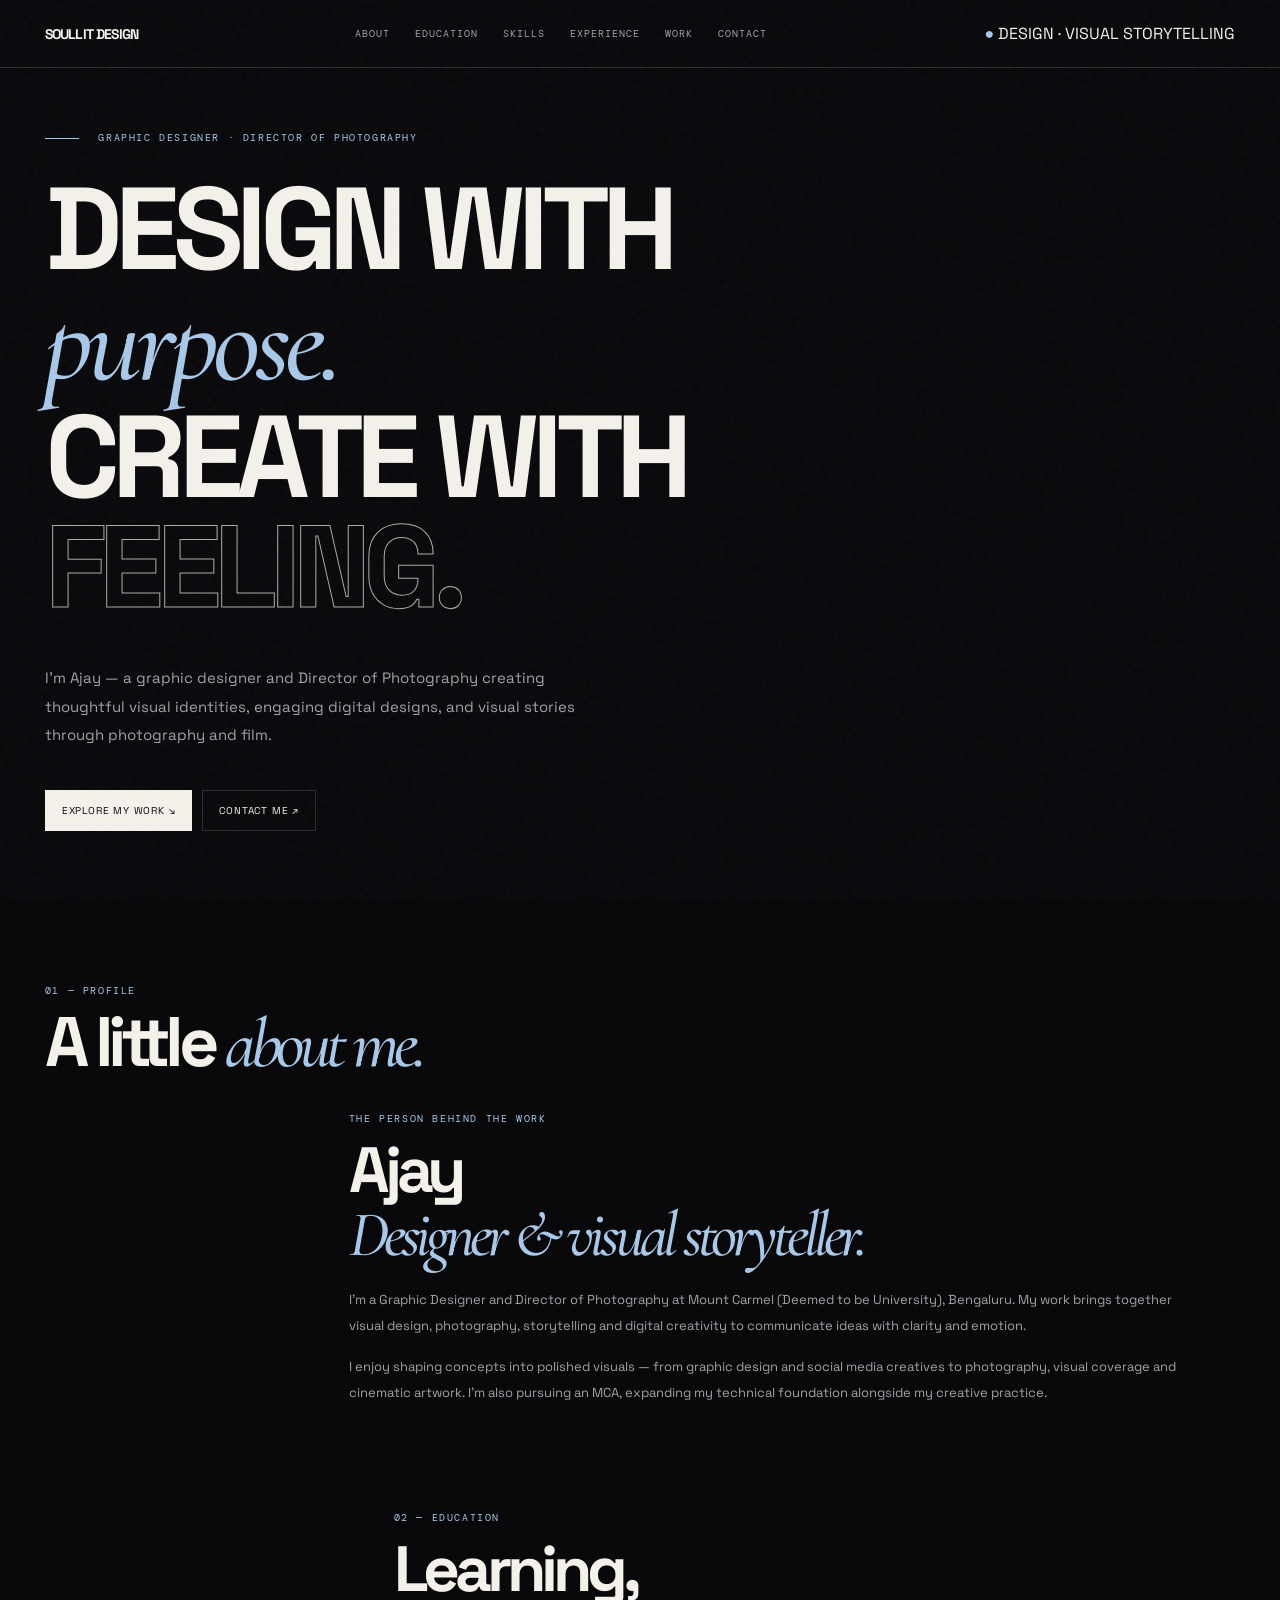
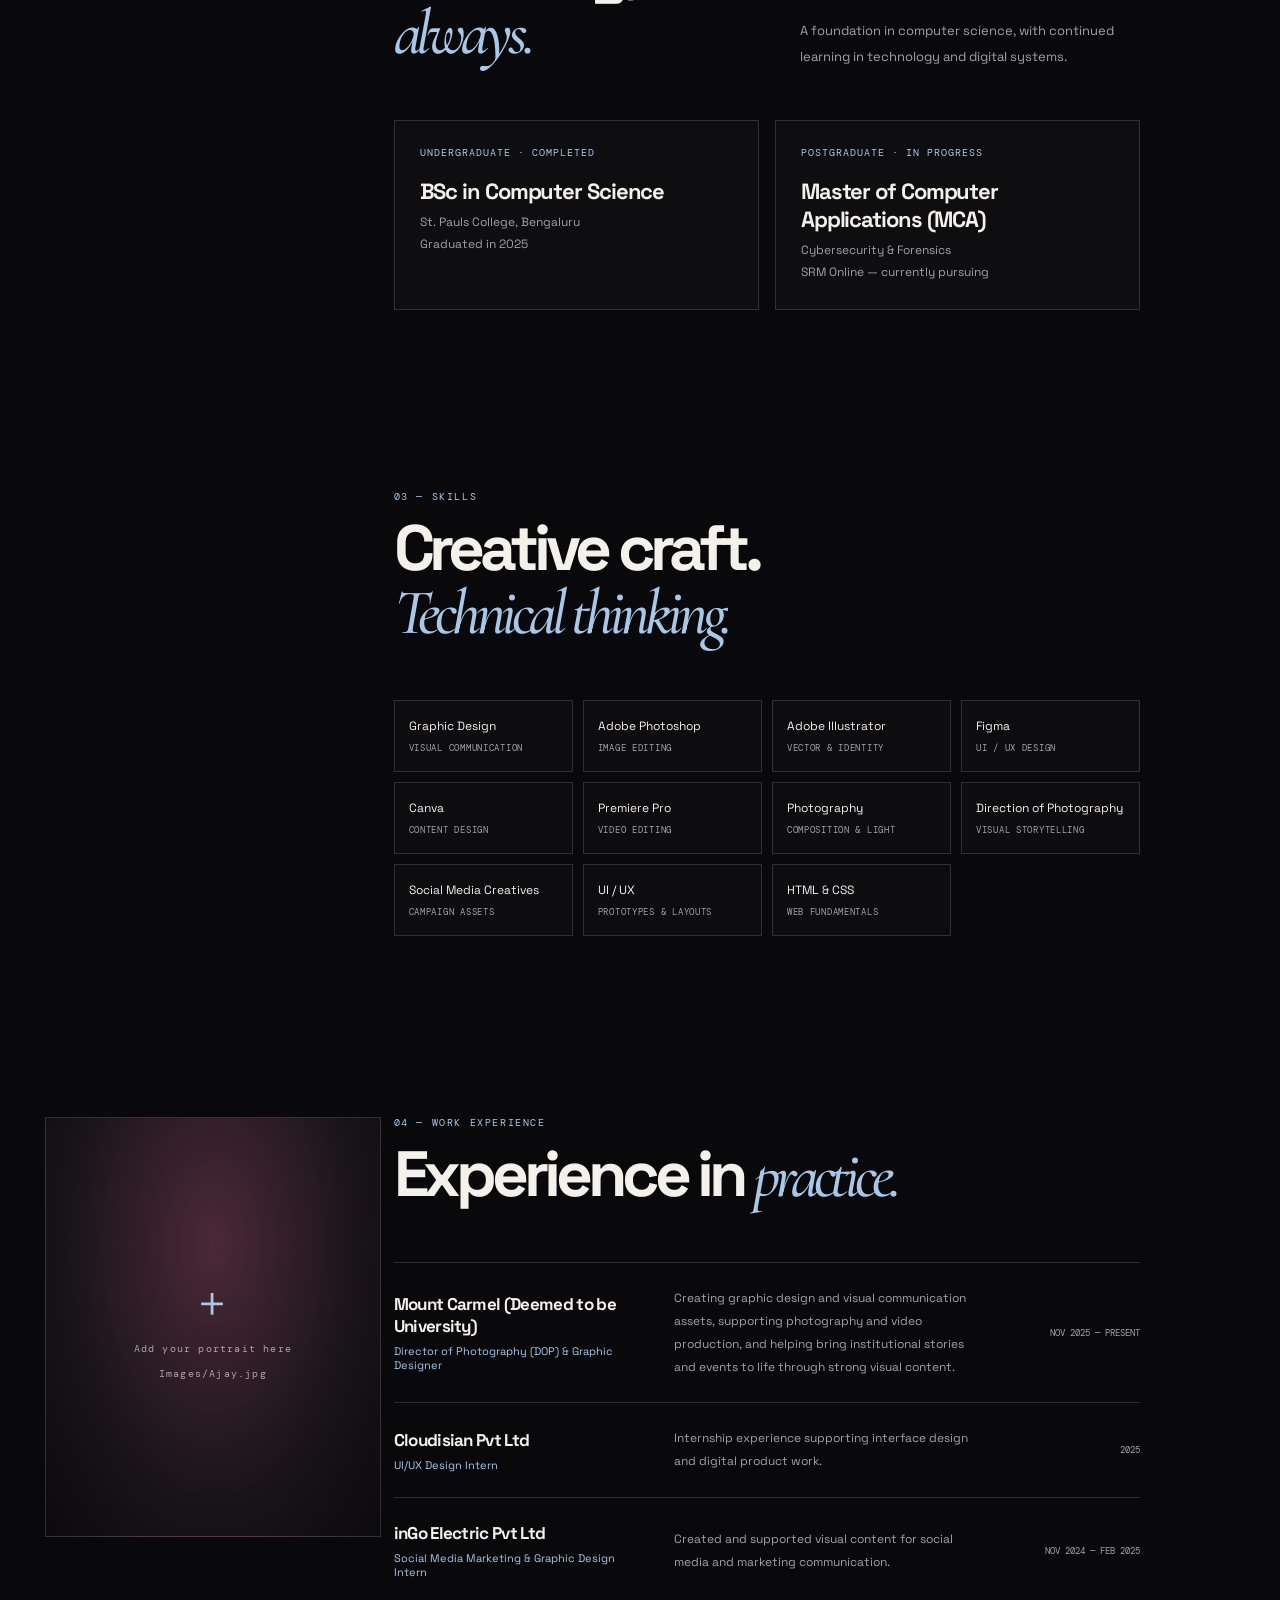
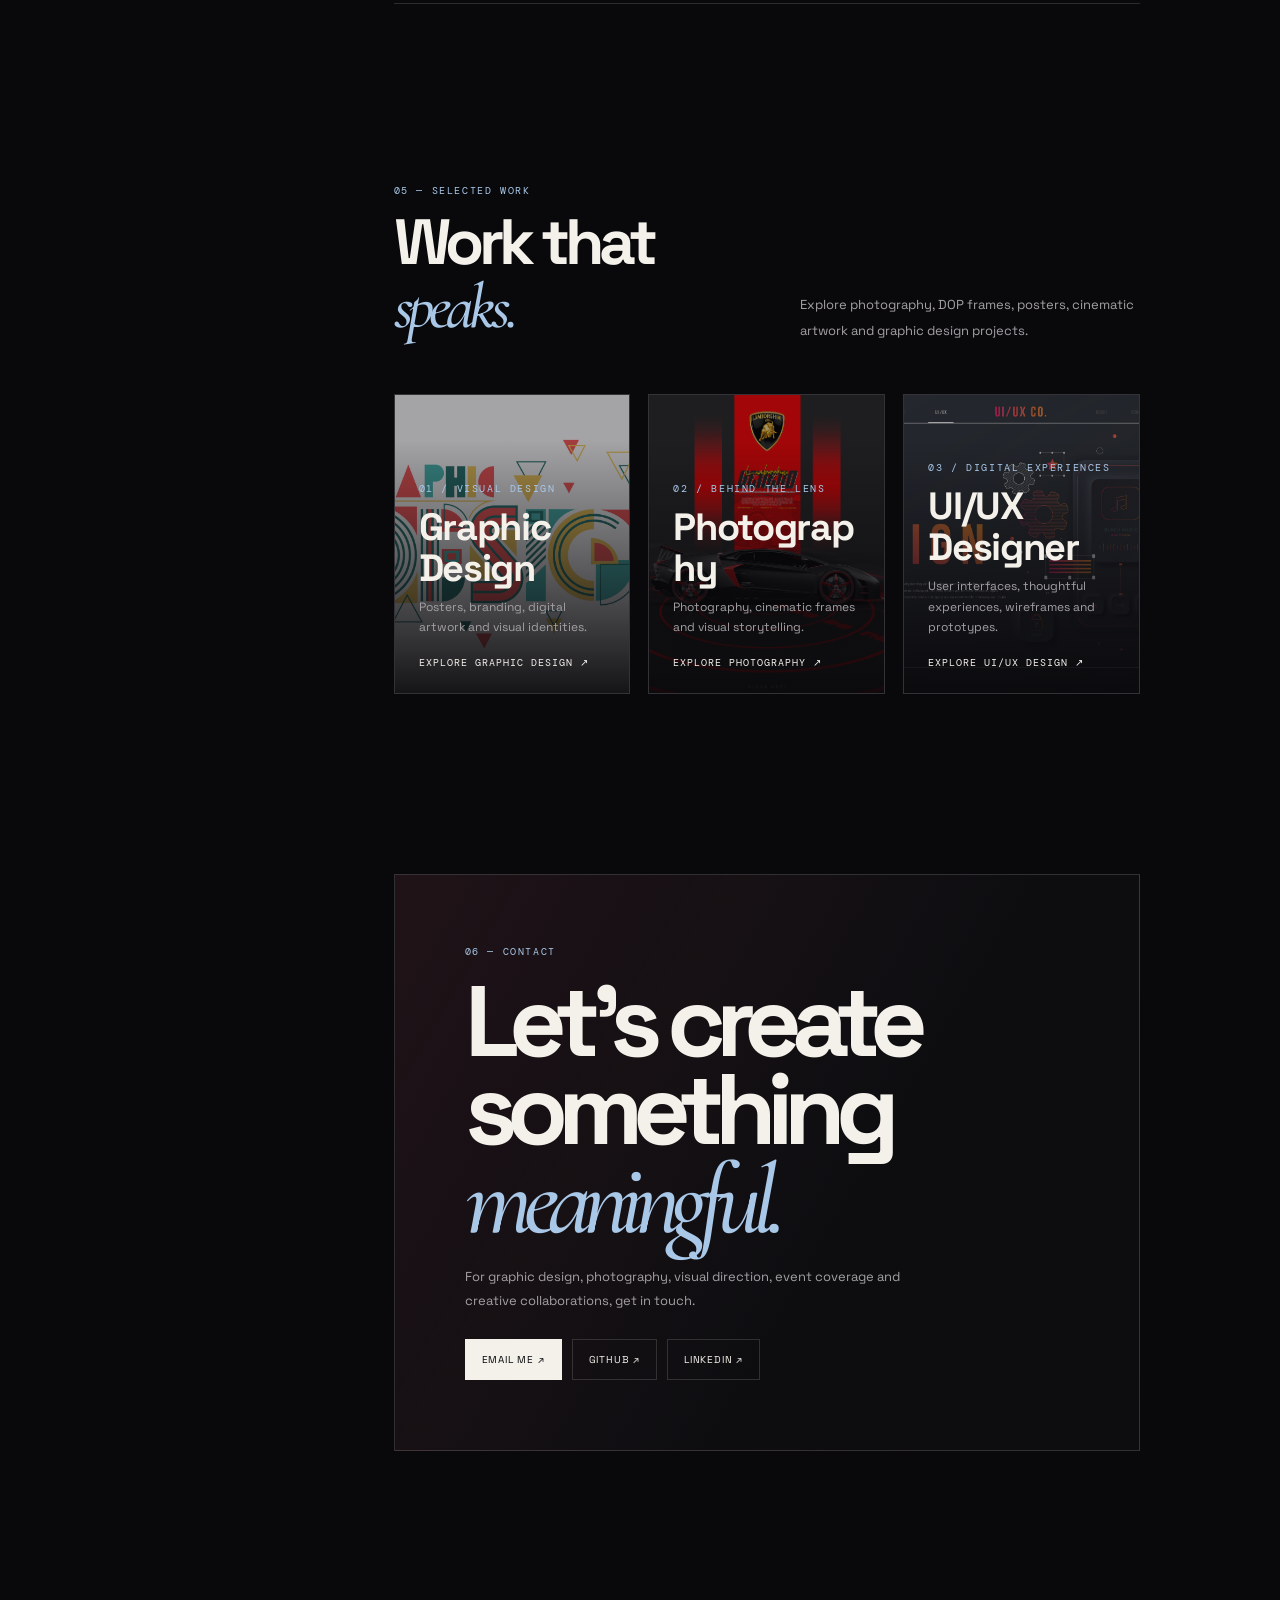
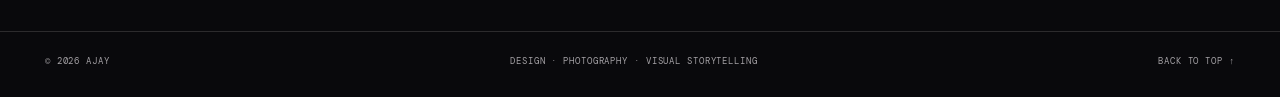
==== index.html @ 182bc58f "Change title and description in index.html Updated the title and description meta tags in index.html" ====
<!DOCTYPE html>
<html lang="en">

<head>
    <meta charset="UTF-8">
    <meta name="viewport" content="width=device-width, initial-scale=1">
    <meta name="theme-color" content="#09090c">

    <meta
        name="description"
        content="Ajay — Graphic Designer"
    >

    <title>Soullit Design</title>
    <link rel="stylesheet" href="styles.css">
    <style>
        :root { --ice: #a9c8e8; --wine: #722c3e; }
        .brand span, .eyebrow, .section-label, h1 i, .section-head h2 i,
        .profile-copy h2 i, .availability span { color: #a9c8e8 !important; }
        .eyebrow:before { background: #a9c8e8 !important; }
        .btn:hover { border-color: #a9c8e8 !important; }
        ::selection { background: #a9c8e8 !important; color: #fff; }
        .work-category-grid {
            display: grid;
            grid-template-columns: repeat(3, minmax(0, 1fr));
            gap: 18px;
            margin-top: 28px;
        }
        .work-category {
            position: relative;
            min-height: 300px;
            display: flex;
            flex-direction: column;
            justify-content: flex-end;
            overflow: hidden;
            isolation: isolate;
            padding: 24px;
            border: 1px solid var(--line);
            background: var(--panel);
            transition: transform .3s ease, border-color .3s ease;
        }
        .work-category:hover { transform: translateY(-6px); border-color: #a9c8e8; }
        .work-category img {
            position: absolute; inset: 0; z-index: -2;
            width: 100%; height: 100%; object-fit: cover;
            opacity: .62; transition: transform .5s ease, opacity .3s ease;
        }
        .work-category:hover img { transform: scale(1.05); opacity: .78; }
        .work-category:after {
            content: ""; position: absolute; inset: 0; z-index: -1;
            background: linear-gradient(180deg, transparent 15%, rgba(9,9,12,.92) 100%);
        }
        .work-category .category-number { font: 10px var(--mono); color: #a9c8e8; letter-spacing: .16em; }
        .work-category h3 { margin: 12px 0 8px; font-size: clamp(24px, 3vw, 38px); letter-spacing: -.06em; }
        .work-category p { margin: 0; color: var(--muted); font-size: 12px; line-height: 1.7; }
        .work-category .category-link { margin-top: 18px; font: 10px var(--mono); letter-spacing: .1em; text-transform: uppercase; }
        @media (max-width: 760px) {
            .work-category-grid { grid-template-columns: 1fr; }
            .work-category { min-height: 250px; }
        }
    
        /* Refined typography: clean geometric sans + elegant editorial italic. */
        @import url('https://fonts.googleapis.com/css2?family=DM+Mono:wght@400;500&family=Space+Grotesk:wght@400;500;600;700&family=Cormorant+Garamond:ital,wght@1,500;1,600&display=swap');
        :root { --sans: 'Space Grotesk', Arial, sans-serif; --serif: 'Cormorant Garamond', Georgia, serif; }
        h1 { font-size: clamp(48px, 9.1vw, 124px); line-height: .94; letter-spacing: -.065em; overflow-wrap: normal; }
        h1 i { letter-spacing: -.045em; line-height: 1.02; }
        .hero { padding-top: clamp(48px, 7vh, 90px); padding-bottom: clamp(48px, 7vh, 90px); }
        .work-category h3 { line-height: 1.08; letter-spacing: -.035em; overflow-wrap: anywhere; }
        @media (max-width: 600px) { h1 { font-size: clamp(42px, 12vw, 68px); line-height: .98; letter-spacing: -.055em; } }

    </style>
</head>

<body>

    <canvas id="scene" aria-hidden="true"></canvas>
    <div class="grain"></div>

    <!-- HEADER -->
    <header id="top">
        <div class="wrap topbar">

            <button class="menu-toggle" type="button" aria-label="Open navigation menu" aria-expanded="false" aria-controls="primary-navigation">
                <span></span><span></span><span></span>
            </button>

            <a class="brand" href="index.html">
                SOULLIT DESIGN<span></span>
            </a>

            <nav id="primary-navigation" aria-label="Primary navigation">
                <a href="#profile">About</a>
                <a href="#education">Education</a>
                <a href="#skills">Skills</a>
                <a href="#experience">Experience</a>
                <a href="#work">Work</a>
                <a href="#contact">Contact</a>
            </nav>

            <div class="availability">
                <span style="color: #9cd8ad;">●</span>
                DESIGN · VISUAL STORYTELLING
            </div>

        </div>
    </header>

    <main>

        <!-- HERO -->
        <section class="wrap hero">

            <div class="eyebrow">
                Graphic Designer · Director of Photography
            </div>

            <h1>
                DESIGN WITH<br>
                <i>purpose.</i><br>
                CREATE WITH<br>
                <span style="color: transparent; -webkit-text-stroke: 1px rgba(244,241,235,.7);">
                    FEELING.
                </span>
            </h1>

            <p class="hero-copy">
                I’m Ajay — a graphic designer and Director of
                Photography creating thoughtful visual identities,
                engaging digital designs, and visual stories through
                photography and film.
            </p>

            <div class="actions">
                <a class="btn primary" href="#work">
                    Explore my work ↘
                </a>

                <a class="btn" href="mailto:ajaykumarbv193@gmail.com">
                    Contact me ↗
                </a>
            </div>

        </section>

        <!-- PROFILE / ABOUT -->
        <section class="wrap section" id="profile">

            <div class="section-head reveal">
                <div>
                    <div class="section-label">01 — Profile</div>
                    <h2>A little <i>about me.</i></h2>
                </div>
            </div>

            <div class="profile-grid reveal">

                <!-- PROFILE IMAGE: Images/Ajay.jpg -->
                <div class="profile-photo">

                    <img
                        src="Images/Ajay.jpg"
                        alt="Ajay profile photo"
                        onload="this.nextElementSibling.style.display='none'"
                        onerror="this.style.display='none'"
                    >

                    <div class="photo-placeholder">
                        <span class="plus">＋</span>
                        <span>Add your portrait here</span>
                        <span>Images/Ajay.jpg</span>
                    </div>

                </div>

                <!-- ABOUT DETAILS -->
                <div class="profile-copy">

                    <div class="section-label">
                        The person behind the work
                    </div>

                    <h2>
                        Ajay<br>
                        <i>Designer & visual storyteller.</i>
                    </h2>

                    <p>
                        I’m a Graphic Designer and Director of Photography
                        at Mount Carmel (Deemed to be University),
                        Bengaluru. My work brings together visual design,
                        photography, storytelling and digital creativity
                        to communicate ideas with clarity and emotion.
                    </p>

                    <p>
                        I enjoy shaping concepts into polished visuals —
                        from graphic design and social media creatives
                        to photography, visual coverage and cinematic
                        artwork. I’m also pursuing an MCA, expanding my
                        technical foundation alongside my creative practice.
                    </p>
<!--
                    <div class="profile-facts">

                        <div class="fact">
                            <span>Based in</span>
                            <strong>Bengaluru, India</strong>
                        </div>

                        <div class="fact">
                            <span>Current role</span>
                            <strong>DOP & Graphic Designer</strong>
                        </div>

                        <div class="fact">
                            <span>Focus</span>
                            <strong>Design · Photography · Film</strong>
                        </div>

                        <div class="fact">
                            <span>Education</span>
                            <strong>BSc CS · MCA ongoing</strong>
                        </div>

                    </div>
                </div>

            </div>
        </section>

        <!-- EDUCATION -->
        <section class="wrap section" id="education">

            <div class="section-head reveal">

                <div>
                    <div class="section-label">02 — Education</div>
                    <h2>Learning, <i>always.</i></h2>
                </div>

                <p class="section-desc">
                    A foundation in computer science, with continued
                    learning in technology and digital systems.
                </p>

            </div>

            <div class="education-grid">

                <article class="edu-card reveal">
                    <div class="year">UNDERGRADUATE · COMPLETED</div>
                    <h3>BSc in Computer Science</h3>
                    <p>
                        St. Pauls College, Bengaluru<br>
                        Graduated in 2025
                    </p>
                </article>

                <article class="edu-card reveal">
                    <div class="year">POSTGRADUATE · IN PROGRESS</div>
                    <h3>Master of Computer Applications (MCA)</h3>
                    <p>
                        Cybersecurity & Forensics<br>
                        SRM Online — currently pursuing
                    </p>
                </article>

            </div>
        </section>

        <!-- SKILLS -->
        <section class="wrap section" id="skills">

            <div class="section-head reveal">
                <div>
                    <div class="section-label">03 — Skills</div>
                    <h2>
                        Creative craft.<br>
                        <i>Technical thinking.</i>
                    </h2>
                </div>
            </div>

            <div class="skills-grid reveal">

                <div class="skill">
                    Graphic Design
                    <small>Visual communication</small>
                </div>

                <div class="skill">
                    Adobe Photoshop
                    <small>Image editing</small>
                </div>

                <div class="skill">
                    Adobe Illustrator
                    <small>Vector & identity</small>
                </div>

                <div class="skill">
                    Figma
                    <small>UI / UX design</small>
                </div>

                <div class="skill">
                    Canva
                    <small>Content design</small>
                </div>

                <div class="skill">
                    Premiere Pro
                    <small>Video editing</small>
                </div>

                <div class="skill">
                    Photography
                    <small>Composition & light</small>
                </div>

                <div class="skill">
                    Direction of Photography
                    <small>Visual storytelling</small>
                </div>

                <div class="skill">
                    Social Media Creatives
                    <small>Campaign assets</small>
                </div>

                <div class="skill">
                    UI / UX
                    <small>Prototypes & layouts</small>
                </div>

                <div class="skill">
                    HTML & CSS
                    <small>Web fundamentals</small>
                </div>

            </div>
        </section>

        <!-- WORK EXPERIENCE -->
        <section class="wrap section" id="experience">

            <div class="section-head reveal">
                <div>
                    <div class="section-label">04 — Work experience</div>
                    <h2>Experience in <i>practice.</i></h2>
                </div>
            </div>

            <div class="timeline reveal">

                <article class="job">

                    <div>
                        <h3>Mount Carmel (Deemed to be University)</h3>
                        <div class="role">
                            Director of Photography (DOP) & Graphic Designer
                        </div>
                    </div>

                    <p>
                        Creating graphic design and visual communication
                        assets, supporting photography and video production,
                        and helping bring institutional stories and events
                        to life through strong visual content.
                    </p>

                    <div class="date">NOV 2025 — PRESENT</div>

                </article>

                <article class="job">

                    <div>
                        <h3>Cloudisian Pvt Ltd</h3>
                        <div class="role">UI/UX Design Intern</div>
                    </div>

                    <p>
                        Internship experience supporting interface design
                        and digital product work.
                    </p>

                    <div class="date">2025</div>

                </article>

                <article class="job">

                    <div>
                        <h3>inGo Electric Pvt Ltd</h3>
                        <div class="role">
                            Social Media Marketing & Graphic Design Intern
                        </div>
                    </div>

                    <p>
                        Created and supported visual content for social
                        media and marketing communication.
                    </p>

                    <div class="date">NOV 2024 — FEB 2025</div>

                </article>

            </div>
        </section>

        <!-- SELECTED WORK / IMAGE GALLERIES -->
        <section class="wrap section" id="work">

            <div class="section-head reveal">

                <div>
                    <div class="section-label">05 — Selected work</div>
                    <h2>Work that <i>speaks.</i></h2>
                </div>

                <p class="section-desc">
                    Explore photography, DOP frames, posters, cinematic
                    artwork and graphic design projects.
                </p>

            </div>

            <!-- THREE PORTFOLIO CATEGORIES -->
            <div class="work-category-grid">

                <a class="work-category reveal" href="design.html">
                    <img src="Images/Graphic design.jpg" alt="Graphic design portfolio preview">
                    <span class="category-number">01 / VISUAL DESIGN</span>
                    <h3>Graphic Design</h3>
                    <p>Posters, branding, digital artwork and visual identities.</p>
                    <span class="category-link">Explore graphic design ↗</span>
                </a>

                <a class="work-category reveal" href="photography.html">
                    <img src="Images/Lambo.jpg" alt="Photography portfolio preview">
                    <span class="category-number">02 / BEHIND THE LENS</span>
                    <h3>Photography</h3>
                    <p>Photography, cinematic frames and visual storytelling.</p>
                    <span class="category-link">Explore photography ↗</span>
                </a>

                <a class="work-category reveal" href="ui-ux.html">
                    <img src="Images/Ui ux design.jpg" alt="UI and UX design portfolio preview">
                    <span class="category-number">03 / DIGITAL EXPERIENCES</span>
                    <h3>UI/UX Designer</h3>
                    <p>User interfaces, thoughtful experiences, wireframes and prototypes.</p>
                    <span class="category-link">Explore UI/UX design ↗</span>
                </a>

            </div>

        </section>

        <!-- CONTACT -->
        <section class="wrap section" id="contact">

            <div class="contact-panel reveal">

                <div class="section-label">06 — Contact</div>

                <h2>
                    Let’s create<br>
                    something <i>meaningful.</i>
                </h2>

                <p>
                    For graphic design, photography, visual direction,
                    event coverage and creative collaborations,
                    get in touch.
                </p>

                <div class="actions">

                    <a
                        class="btn primary"
                        href="mailto:ajaykumarbv193@gmail.com"
                    >
                        Email me ↗
                    </a>

                    <a
                        class="btn"
                        href="https://github.com/Ajaykumarbv193"
                        target="_blank"
                        rel="noreferrer"
                    >
                        GitHub ↗
                    </a>

                    <a
                        class="btn"
                        href="https://www.linkedin.com/"
                        target="_blank"
                        rel="noreferrer"
                    >
                        LinkedIn ↗
                    </a>

                </div>
            </div>
        </section>

    </main>

    <!-- FOOTER -->
    <footer class="wrap">

        <span>
            © <span data-year></span> Ajay
        </span>

        <span>
            Design · Photography · Visual storytelling
        </span>

        <a href="#top">Back to top ↑</a>

    </footer>

    <!-- JAVASCRIPT -->
    <script src="script.js"></script>
    <script type="module" src="scene.js"></script>

</body>
</html>
---- styles.css ----
@import url('https://fonts.googleapis.com/css2?family=DM+Mono:wght@400;500&family=Space+Grotesk:wght@400;500;600;700&family=Cormorant+Garamond:ital,wght@1,500;1,600&display=swap');
:root{--bg:#09090c;--panel:#111116;--text:#f4f1eb;--muted:#a4a1a5;--line:rgba(244,241,235,.15);--wine:#722c3e;--ice:#a9c8e8;--sans:"Space Grotesk",Arial,sans-serif;--serif:"Cormorant Garamond",Georgia,serif;--mono:"DM Mono",monospace}
*{box-sizing:border-box}html{scroll-behavior:smooth}body{margin:0;background:var(--bg);color:var(--text);font-family:var(--sans);overflow-x:hidden}a{color:inherit;text-decoration:none}img{max-width:100%;display:block}::selection{background:var(--wine);color:#fff}
#scene{position:fixed;inset:0;width:100%;height:100%;z-index:0;pointer-events:none;opacity:.48}.grain{position:fixed;inset:0;z-index:5;pointer-events:none;opacity:.045;background-image:url("data:image/svg+xml,%3Csvg viewBox='0 0 180 180' xmlns='http://www.w3.org/2000/svg'%3E%3Cfilter id='n'%3E%3CfeTurbulence type='fractalNoise' baseFrequency='.82' numOctaves='3' stitchTiles='stitch'/%3E%3C/filter%3E%3Crect width='100%25' height='100%25' filter='url(%23n)' opacity='.7'/%3E%3C/svg%3E")}
header,main,footer{position:relative;z-index:2}.wrap{width:min(1800px,100%);margin-inline:auto;padding-inline:clamp(22px,3.5vw,56px)}.topbar{display:flex;align-items:center;justify-content:space-between;padding-block:23px;border-bottom:1px solid var(--line)}.brand{font-size:14px;font-weight:800;letter-spacing:-.06em}.brand span{color:var(--ice)}nav{display:flex;gap:25px;align-items:center}nav a,.micro{font:10px var(--mono);letter-spacing:.1em;text-transform:uppercase;color:var(--muted)}nav a:hover,nav a.active{color:var(--text)}.menu-toggle{display:none}
.hero{min-height:76vh;display:flex;flex-direction:column;justify-content:center;padding-top:8vh;padding-bottom:8vh}.eyebrow,.section-label{font:10px var(--mono);letter-spacing:.16em;text-transform:uppercase;color:var(--ice)}.eyebrow:before{content:"";display:inline-block;width:34px;height:1px;background:var(--ice);vertical-align:middle;margin-right:12px}h1{font-size:clamp(48px,9.1vw,124px);line-height:.94;letter-spacing:-.065em;margin:30px 0 28px;font-weight:800}h1 i{font-family:var(--serif);font-weight:500;color:var(--ice);letter-spacing:-.045em;line-height:1.02}.hero-copy{max-width:540px;color:var(--muted);font-size:15px;line-height:1.9}.actions{display:flex;gap:10px;flex-wrap:wrap;margin-top:25px}.btn{display:inline-flex;align-items:center;gap:12px;padding:13px 16px;border:1px solid var(--line);font-size:10px;letter-spacing:.08em;text-transform:uppercase;transition:.25s}.btn:hover{border-color:var(--ice);transform:translateY(-2px)}.btn.primary{background:var(--text);color:var(--bg);border-color:var(--text)}
section.section{padding-block:90px}.section-head{display:flex;align-items:flex-end;justify-content:space-between;gap:25px;margin-bottom:35px}.section-head h2{font-size:clamp(35px,5.6vw,70px);letter-spacing:-.08em;line-height:.95;margin:12px 0 0}.section-head h2 i{font-family:var(--serif);font-weight:500;color:var(--ice)}.section-desc{max-width:340px;font-size:12px;line-height:1.9;color:var(--muted)}
.profile-grid{display:grid;grid-template-columns:minmax(240px,.82fr) 1.18fr;gap:clamp(28px,5vw,70px);align-items:center}.profile-photo{position:relative;min-height:420px;max-height:560px;aspect-ratio:4/5;overflow:hidden;background:radial-gradient(ellipse at 50% 30%,#4b2936,#171319 65%,#0b0a0e);border:1px solid var(--line)}.profile-photo img{width:100%;height:100%;position:absolute;inset:0;object-fit:cover}.photo-placeholder{position:absolute;inset:0;display:flex;flex-direction:column;align-items:center;justify-content:center;gap:12px;color:rgba(255,255,255,.6);font:10px var(--mono);letter-spacing:.12em;text-align:center;padding:25px}.photo-placeholder .plus{font-size:42px;color:var(--ice);font-weight:200}.profile-copy h2{font-size:clamp(35px,5vw,65px);line-height:.98;letter-spacing:-.08em;margin:14px 0 20px}.profile-copy h2 i{font-family:var(--serif);font-weight:500;color:var(--ice)}.profile-copy p{font-size:13px;line-height:2;color:var(--muted);margin:0 0 15px}.profile-facts{display:grid;grid-template-columns:1fr 1fr;gap:12px;margin-top:25px}.fact{border-top:1px solid var(--line);padding-top:12px}.fact span{display:block;font:9px var(--mono);color:var(--muted);letter-spacing:.1em;text-transform:uppercase;margin-bottom:6px}.fact strong{font-size:12px;font-weight:600}
.education-grid{display:grid;grid-template-columns:1fr 1fr;gap:16px}.edu-card{border:1px solid var(--line);background:rgba(255,255,255,.025);padding:25px;min-height:190px}.edu-card .year{font:10px var(--mono);color:var(--ice);letter-spacing:.1em}.edu-card h3{font-size:22px;letter-spacing:-.05em;margin:18px 0 7px}.edu-card p{color:var(--muted);font-size:12px;line-height:1.8;margin:0}
.skills-grid{display:grid;grid-template-columns:repeat(4,1fr);gap:10px}.skill{border:1px solid var(--line);padding:17px 14px;background:rgba(255,255,255,.02);font-size:12px;transition:.25s}.skill:hover{border-color:var(--ice);transform:translateY(-3px)}.skill small{display:block;color:var(--muted);font:9px var(--mono);margin-top:8px;text-transform:uppercase;letter-spacing:.08em}
.timeline{border-top:1px solid var(--line)}.job{display:grid;grid-template-columns:1fr 1.6fr auto;gap:25px;padding:24px 0;border-bottom:1px solid var(--line);align-items:start}.job h3{margin:0;font-size:17px;letter-spacing:-.04em}.job .role{color:var(--ice);font-size:11px;margin-top:7px}.job p{margin:0;color:var(--muted);font-size:12px;line-height:1.9}.job .date{font:9px var(--mono);color:var(--muted);white-space:nowrap}
.preview-grid{display:grid;grid-template-columns:repeat(3,minmax(0,1fr));gap:15px}.preview-card{position:relative;overflow:hidden;min-height:300px;border:1px solid var(--line);background:#171319;isolation:isolate}.preview-card img{position:absolute;inset:0;width:100%;height:100%;object-fit:cover;transition:transform .6s,filter .3s}.preview-card:hover img{transform:scale(1.04);filter:brightness(.72)}.preview-card:after{content:"";position:absolute;inset:0;background:linear-gradient(0deg,rgba(0,0,0,.8),transparent 65%);z-index:1;pointer-events:none}.preview-card .empty-art{position:absolute;inset:0;display:grid;place-items:center;background:radial-gradient(ellipse at 40% 25%,#653440,#151219 65%);color:rgba(255,255,255,.5);font:10px var(--mono);letter-spacing:.13em;text-align:center;padding:20px}.preview-card:nth-child(2) .empty-art{background:radial-gradient(ellipse at 60% 30%,#3b5365,#101419 65%)}.preview-card:nth-child(3) .empty-art{background:radial-gradient(ellipse at 60% 30%,#776044,#191514 65%)}.preview-info{position:absolute;z-index:2;left:18px;right:18px;bottom:18px}.preview-info span{font:9px var(--mono);letter-spacing:.1em;text-transform:uppercase;color:var(--ice)}.preview-info h3{font-size:22px;letter-spacing:-.05em;margin:8px 0}.preview-info p{font-size:11px;line-height:1.7;color:#d0cbd0;margin:0}.view-all{display:flex;justify-content:flex-end;margin-top:18px}
.contact-panel{border:1px solid var(--line);padding:clamp(28px,6vw,70px);background:linear-gradient(120deg,rgba(112,44,58,.19),transparent 60%),rgba(255,255,255,.02)}.contact-panel h2{font-size:clamp(45px,8vw,100px);line-height:.88;letter-spacing:-.1em;margin:20px 0}.contact-panel h2 i{font-family:var(--serif);font-weight:500;color:var(--ice)}.contact-panel p{max-width:450px;color:var(--muted);font-size:13px;line-height:1.9}
.page-hero{padding-block:80px 45px}.page-hero h1{font-size:clamp(50px,9vw,110px)}.gallery-tools{display:flex;justify-content:space-between;gap:20px;align-items:center;margin-bottom:24px}.filterbar{display:flex;flex-wrap:wrap;gap:7px}.filter{border:1px solid var(--line);background:transparent;color:var(--muted);padding:10px 12px;font:9px var(--mono);text-transform:uppercase;cursor:pointer}.filter.active,.filter:hover{background:var(--text);color:var(--bg);border-color:var(--text)}.gallery{display:grid;grid-template-columns:repeat(3,minmax(0,1fr));gap:18px}.gallery-item{border:1px solid var(--line);background:var(--panel);cursor:pointer;min-width:0}.gallery-image{height:clamp(220px,30vw,390px);background:#171319;position:relative;overflow:hidden}.gallery-image img{width:100%;height:100%;object-fit:cover;transition:transform .45s}.gallery-item:hover img{transform:scale(1.04)}.gallery-image .placeholder{position:absolute;inset:0;display:grid;place-items:center;text-align:center;padding:20px;color:var(--muted);font:10px var(--mono);background:radial-gradient(ellipse at 50% 25%,#60313b,#151219 70%)}.gallery-caption{padding:15px}.gallery-caption span{font:9px var(--mono);color:var(--ice);text-transform:uppercase;letter-spacing:.1em}.gallery-caption h3{font-size:16px;margin:8px 0 4px;letter-spacing:-.04em}.gallery-caption p{font-size:11px;line-height:1.7;color:var(--muted);margin:0}
.lightbox{position:fixed;inset:0;z-index:20;background:rgba(3,3,5,.96);display:none;align-items:center;justify-content:center;padding:5vw}.lightbox.open{display:flex}.lightbox img{max-width:90vw;max-height:82vh;object-fit:contain}.lightbox button{position:absolute;top:20px;right:20px;padding:12px 16px;background:#111;color:#fff;border:1px solid var(--line);font:10px var(--mono);cursor:pointer}.lightbox .caption{position:absolute;bottom:18px;text-align:center;font:10px var(--mono);color:#ddd}
footer{padding-block:23px 30px;border-top:1px solid var(--line);display:flex;justify-content:space-between;gap:20px;color:var(--muted);font:9px var(--mono);letter-spacing:.1em;text-transform:uppercase}
.reveal{opacity:0;transform:translateY(18px);transition:opacity .7s,transform .7s}.reveal.in{opacity:1;transform:none}
@media(max-width:800px){.availability{display:none}.profile-grid{grid-template-columns:.8fr 1.2fr;gap:25px}.profile-photo{min-height:350px}.skills-grid{grid-template-columns:repeat(3,1fr)}.preview-grid{grid-template-columns:repeat(2,1fr)}.gallery{grid-template-columns:repeat(2,1fr)}.job{grid-template-columns:1fr 1.5fr;gap:15px}.job .date{grid-column:1/-1;grid-row:1}}
@media(max-width:600px){.topbar{flex-wrap:wrap;gap:16px}nav{width:100%;justify-content:space-between;gap:10px}nav a{font-size:9px}.hero{min-height:65vh}.profile-grid,.education-grid,.about-grid{grid-template-columns:1fr}.profile-photo{aspect-ratio:4/3;min-height:0;max-height:none}.profile-facts{grid-template-columns:1fr 1fr}.skills-grid{grid-template-columns:repeat(2,1fr)}.preview-grid,.gallery{grid-template-columns:1fr}.preview-card{min-height:340px}.gallery-image{height:360px}section.section{padding-block:65px}.section-head{display:block}.section-desc{margin-top:18px}.job{grid-template-columns:1fr;gap:9px}.job .date{grid-column:auto;grid-row:auto}footer{flex-direction:column}.page-hero{padding-block:60px 30px}}
@media(prefers-reduced-motion:reduce){*,*:before,*:after{scroll-behavior:auto!important;animation:none!important;transition:none!important}.reveal{opacity:1;transform:none}}

/* Readable responsive type and blue accent consistency */
@media(max-width:600px){h1{font-size:clamp(42px,12vw,68px);line-height:.98;letter-spacing:-.055em}.page-hero h1{font-size:clamp(42px,11vw,70px)}}

/* Final alignment and motion polish */
.timeline .job {
  grid-template-columns: minmax(250px, 1.05fr) minmax(300px, 1.65fr) minmax(135px, auto);
  align-items: center;
  column-gap: clamp(18px, 2.4vw, 38px);
}
.timeline .job > div:first-child,
.timeline .job > p { min-width: 0; }
.timeline .job p { max-width: 720px; }
.timeline .job .date { justify-self: end; text-align: right; }
.hero h1 { max-width: 780px; text-wrap: balance; }
#scene { opacity: .56; }
@media (max-width: 800px) {
  .timeline .job { grid-template-columns: minmax(0, 1fr) minmax(0, 1.3fr); align-items: start; }
  .timeline .job .date { grid-column: 1 / -1; grid-row: 1; justify-self: start; text-align: left; }
}
@media (max-width: 600px) {
  .timeline .job { grid-template-columns: 1fr; row-gap: 9px; }
  .timeline .job .date { grid-column: auto; grid-row: auto; }
  .hero h1 { max-width: 100%; }
}


/* Mobile navigation drawer and centered hero artwork */
.menu-toggle {
  appearance: none;
  border: 1px solid var(--line);
  background: rgba(9,9,12,.86);
  color: var(--text);
  width: 42px;
  height: 42px;
  padding: 11px 10px;
  display: none;
  flex-direction: column;
  justify-content: center;
  gap: 5px;
  cursor: pointer;
  border-radius: 2px;
  flex: 0 0 auto;
  z-index: 12;
}
.menu-toggle span {
  display: block;
  width: 20px;
  height: 1.5px;
  background: var(--ice);
  transition: transform .22s ease, opacity .22s ease;
}
.menu-toggle[aria-expanded="true"] span:first-child { transform: translateY(6.5px) rotate(45deg); }
.menu-toggle[aria-expanded="true"] span:nth-child(2) { opacity: 0; }
.menu-toggle[aria-expanded="true"] span:last-child { transform: translateY(-6.5px) rotate(-45deg); }
@media (max-width: 600px) {
  .topbar { position: relative; flex-wrap: nowrap; justify-content: flex-start; gap: 14px; padding-block: 14px; }
  .menu-toggle { display: flex; }
  .brand { margin-right: auto; }
  .topbar nav {
    display: none;
    position: absolute;
    left: 0;
    right: 0;
    top: calc(100% + 1px);
    width: auto;
    padding: 12px 18px 18px;
    background: rgba(9,9,12,.97);
    border: 1px solid var(--line);
    border-top: 0;
    flex-direction: column;
    align-items: stretch;
    justify-content: flex-start;
    gap: 0;
    z-index: 20;
    box-shadow: 0 18px 35px rgba(0,0,0,.35);
    backdrop-filter: blur(14px);
  }
  .topbar nav.open { display: flex; }
  .topbar nav a { display: block; padding: 14px 4px; font-size: 11px; border-bottom: 1px solid var(--line); }
  .topbar nav a:last-child { border-bottom: 0; }
  .hero { position: relative; }
  #scene { opacity: .30; }
}


/* Final mobile menu: full-screen dark editorial drawer, styled to match the icy-blue portfolio. */
@media (max-width: 600px) {
  .topbar { z-index: 30; }
  .menu-toggle { position: relative; z-index: 32; }
  .menu-toggle[aria-expanded="true"] {
    position: fixed;
    top: 17px;
    right: 18px;
    left: auto;
    background: rgba(9,9,12,.92);
    border-color: rgba(169,200,232,.45);
  }
  .topbar nav,
  .topbar nav.open {
    position: fixed;
    inset: 0;
    width: 100%;
    height: 100vh;
    height: 100dvh;
    padding: 88px 28px 36px;
    margin: 0;
    display: none;
    flex-direction: column;
    align-items: stretch;
    justify-content: flex-start;
    gap: 0;
    overflow-y: auto;
    background: rgba(9,9,12,.985);
    border: 0;
    border-right: 1px solid rgba(169,200,232,.22);
    box-shadow: 18px 0 60px rgba(0,0,0,.45);
    backdrop-filter: blur(18px);
    z-index: 31;
  }
  .topbar nav.open { display: flex; }
  .topbar nav::before {
    content: "AJAY®  /  NAVIGATION";
    display: block;
    margin: 0 0 24px;
    padding: 0 0 18px;
    border-bottom: 1px solid var(--line);
    color: var(--ice);
    font: 10px var(--mono);
    letter-spacing: .18em;
  }
  .topbar nav a,
  .topbar nav a:last-child {
    display: flex;
    align-items: center;
    min-height: 58px;
    padding: 16px 0;
    border-bottom: 1px solid var(--line);
    color: var(--text);
    font: 500 19px var(--sans);
    letter-spacing: -.035em;
    text-transform: none;
    transition: color .2s ease, padding-left .2s ease;
  }
  .topbar nav a::after {
    content: "↗";
    margin-left: auto;
    color: var(--ice);
    font: 12px var(--mono);
    opacity: .8;
  }
  .topbar nav a:hover,
  .topbar nav a:focus-visible { color: var(--ice); padding-left: 6px; }
  body.mobile-menu-open { overflow: hidden; }
  body.mobile-menu-open .brand { position: relative; z-index: 32; }
  .hero { isolation: isolate; }
}

@media (prefers-reduced-motion: reduce) {
  .topbar nav a { transition: none; }
}


/* Final refinements: keep the mobile navigation above all page content with an opaque background. */
@media (max-width: 600px) {
  body.mobile-menu-open header#top {
    position: relative;
    z-index: 100;
  }
  body.mobile-menu-open .topbar nav,
  body.mobile-menu-open .topbar nav.open {
    background: #09090c;
    opacity: 1;
    isolation: isolate;
    backdrop-filter: none;
    -webkit-backdrop-filter: none;
  }
  body.mobile-menu-open main,
  body.mobile-menu-open footer {
    z-index: 1;
  }
}

/* Desktop only: shift the 3D object into the open right-hand space, away from the headline. */
@media (min-width: 1050px) {
  #scene { opacity: .56; }
}
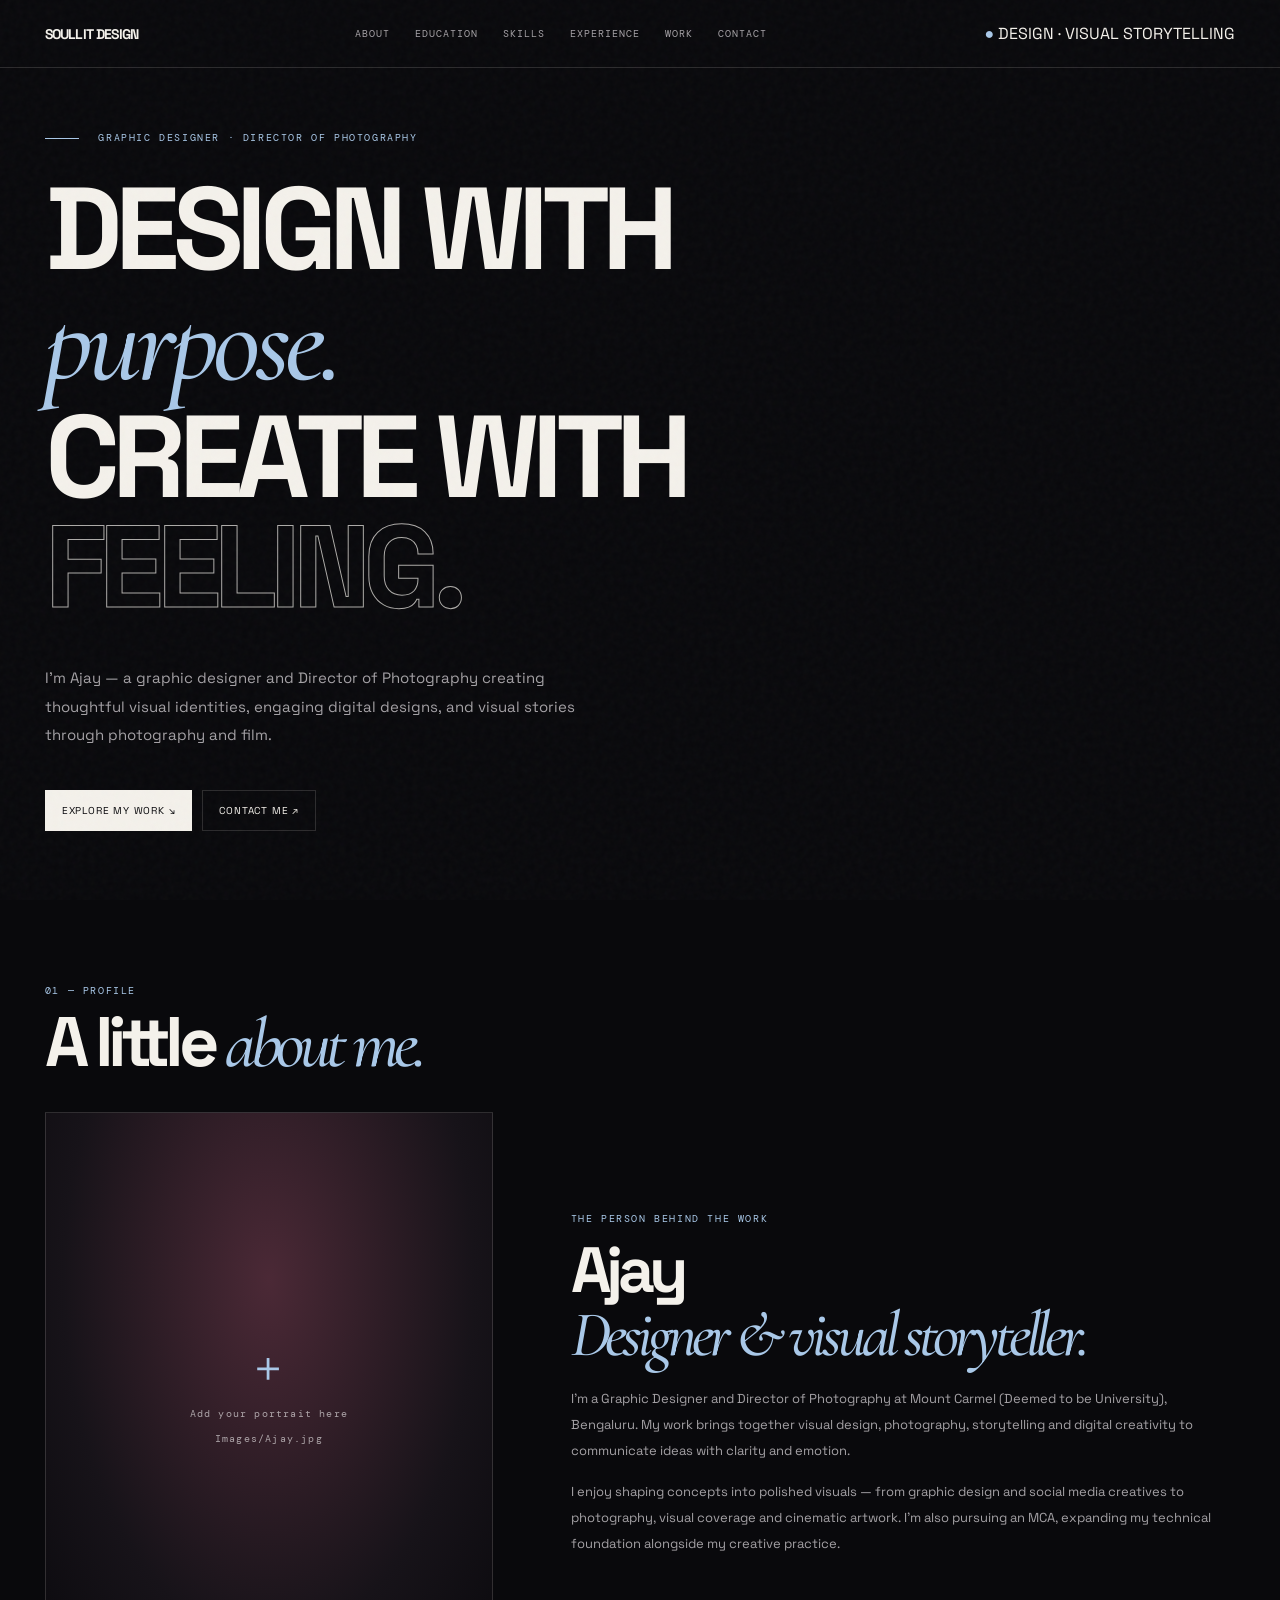
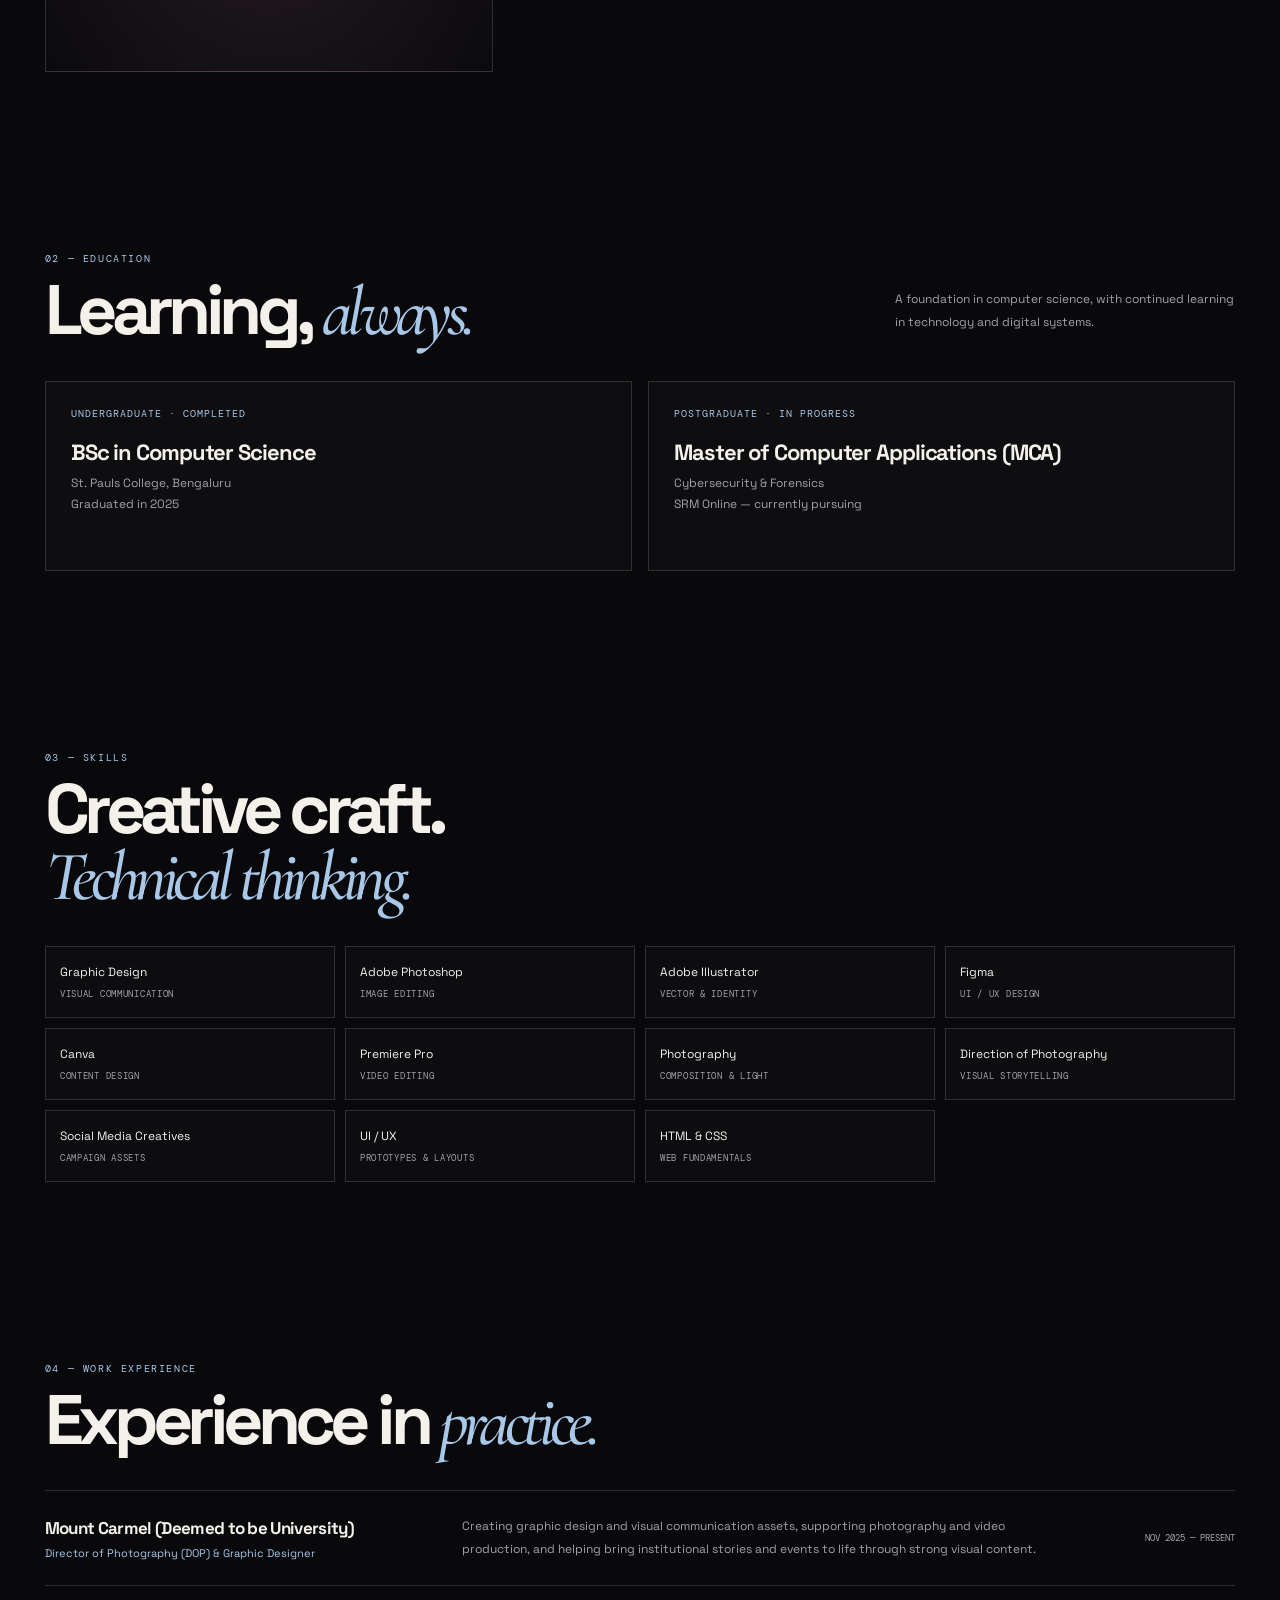
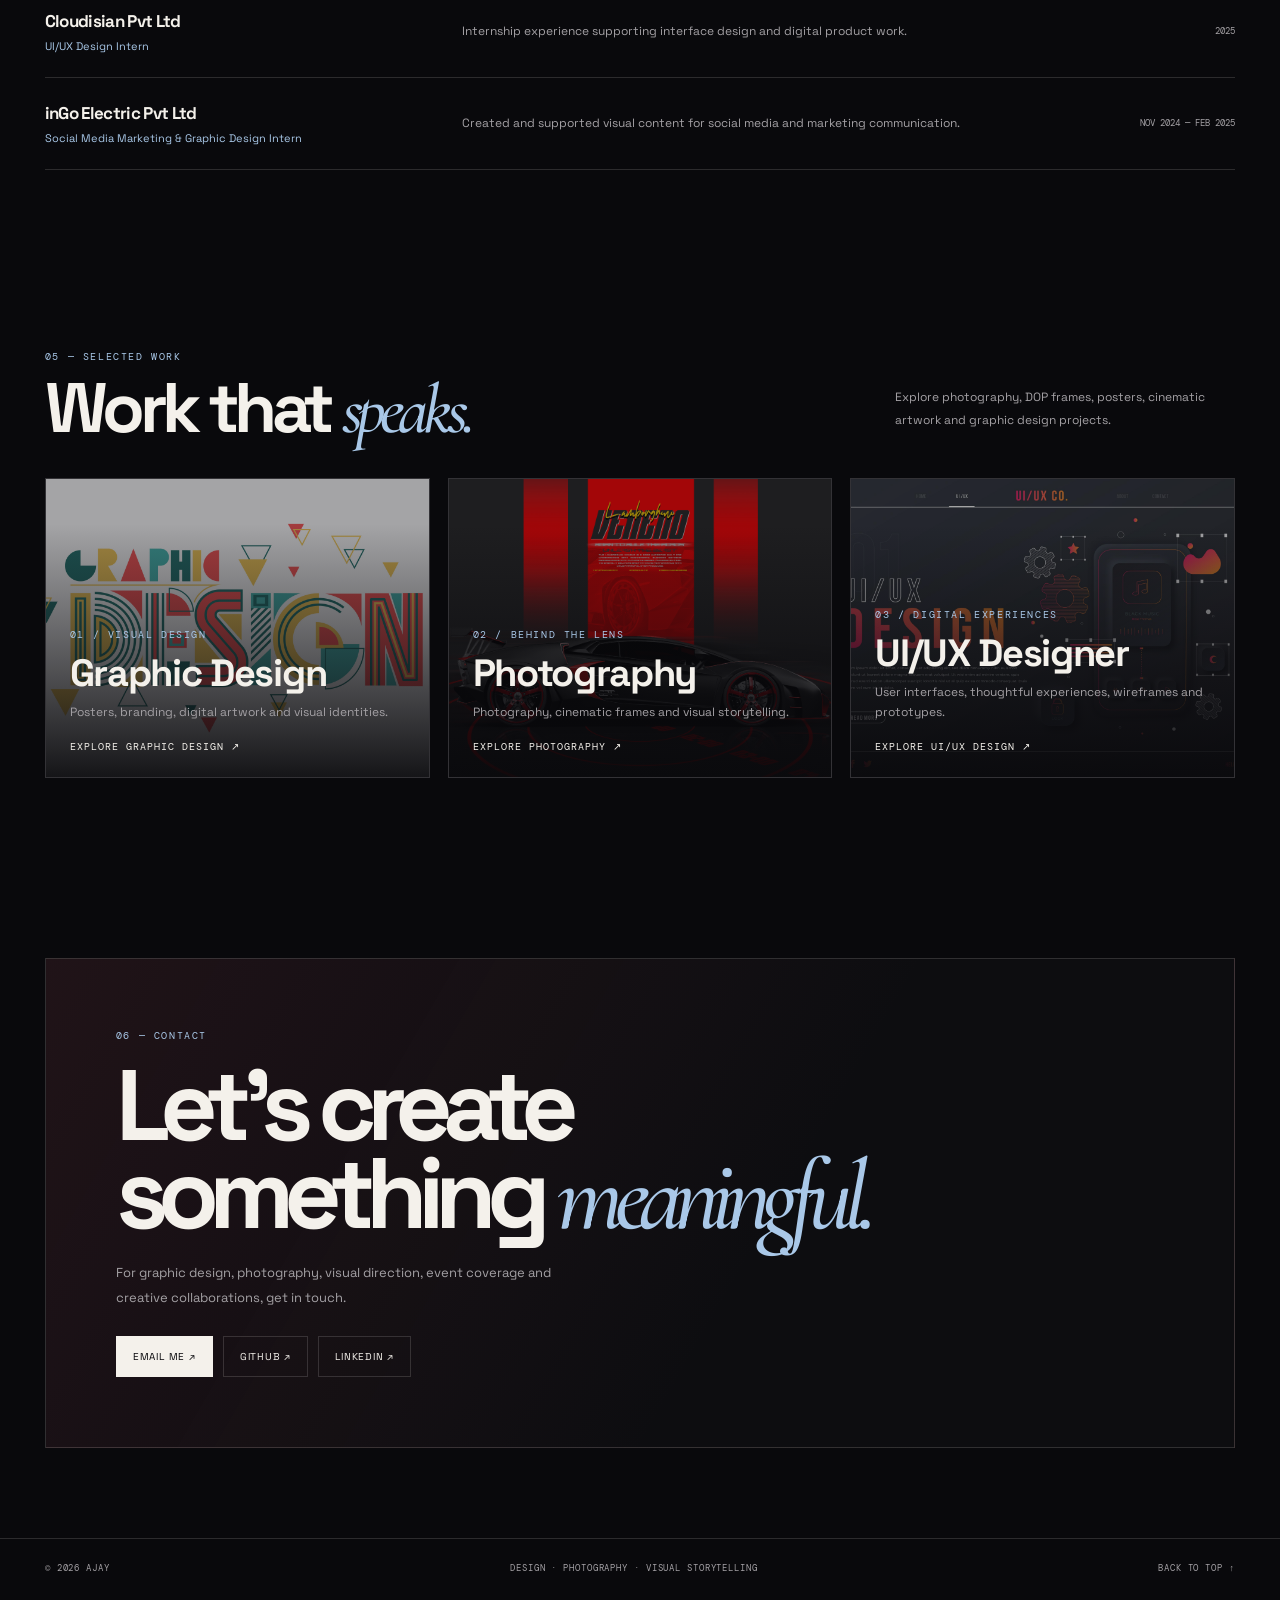
==== commit a569dd1e: "Refactor index.html for meta tags and styles Removed duplicate description meta tag and refined CSS " ====
--- a/index.html
+++ b/index.html
@@ -5,27 +5,51 @@
     <meta charset="UTF-8">
     <meta name="viewport" content="width=device-width, initial-scale=1">
     <meta name="theme-color" content="#09090c">
-
-    <meta
-        name="description"
-        content="Ajay — Graphic Designer"
-    >
+    <meta name="description" content="Ajay — Graphic Designer">
 
     <title>Soullit Design</title>
     <link rel="stylesheet" href="styles.css">
+
     <style>
-        :root { --ice: #a9c8e8; --wine: #722c3e; }
-        .brand span, .eyebrow, .section-label, h1 i, .section-head h2 i,
-        .profile-copy h2 i, .availability span { color: #a9c8e8 !important; }
-        .eyebrow:before { background: #a9c8e8 !important; }
-        .btn:hover { border-color: #a9c8e8 !important; }
-        ::selection { background: #a9c8e8 !important; color: #fff; }
+        @import url('https://fonts.googleapis.com/css2?family=DM+Mono:wght@400;500&family=Space+Grotesk:wght@400;500;600;700&family=Cormorant+Garamond:ital,wght@1,500;1,600&display=swap');
+
+        :root {
+            --ice: #a9c8e8;
+            --wine: #722c3e;
+            --sans: 'Space Grotesk', Arial, sans-serif;
+            --serif: 'Cormorant Garamond', Georgia, serif;
+        }
+
+        .brand span,
+        .eyebrow,
+        .section-label,
+        h1 i,
+        .section-head h2 i,
+        .profile-copy h2 i,
+        .availability span {
+            color: #a9c8e8 !important;
+        }
+
+        .eyebrow:before {
+            background: #a9c8e8 !important;
+        }
+
+        .btn:hover {
+            border-color: #a9c8e8 !important;
+        }
+
+        ::selection {
+            background: #a9c8e8 !important;
+            color: #fff;
+        }
+
         .work-category-grid {
             display: grid;
             grid-template-columns: repeat(3, minmax(0, 1fr));
             gap: 18px;
             margin-top: 28px;
         }
+
         .work-category {
             position: relative;
             min-height: 300px;
@@ -39,35 +63,102 @@
             background: var(--panel);
             transition: transform .3s ease, border-color .3s ease;
         }
-        .work-category:hover { transform: translateY(-6px); border-color: #a9c8e8; }
+
+        .work-category:hover {
+            transform: translateY(-6px);
+            border-color: #a9c8e8;
+        }
+
         .work-category img {
-            position: absolute; inset: 0; z-index: -2;
-            width: 100%; height: 100%; object-fit: cover;
-            opacity: .62; transition: transform .5s ease, opacity .3s ease;
-        }
-        .work-category:hover img { transform: scale(1.05); opacity: .78; }
+            position: absolute;
+            inset: 0;
+            z-index: -2;
+            width: 100%;
+            height: 100%;
+            object-fit: cover;
+            opacity: .62;
+            transition: transform .5s ease, opacity .3s ease;
+        }
+
+        .work-category:hover img {
+            transform: scale(1.05);
+            opacity: .78;
+        }
+
         .work-category:after {
-            content: ""; position: absolute; inset: 0; z-index: -1;
-            background: linear-gradient(180deg, transparent 15%, rgba(9,9,12,.92) 100%);
-        }
-        .work-category .category-number { font: 10px var(--mono); color: #a9c8e8; letter-spacing: .16em; }
-        .work-category h3 { margin: 12px 0 8px; font-size: clamp(24px, 3vw, 38px); letter-spacing: -.06em; }
-        .work-category p { margin: 0; color: var(--muted); font-size: 12px; line-height: 1.7; }
-        .work-category .category-link { margin-top: 18px; font: 10px var(--mono); letter-spacing: .1em; text-transform: uppercase; }
+            content: "";
+            position: absolute;
+            inset: 0;
+            z-index: -1;
+            background: linear-gradient(
+                180deg,
+                transparent 15%,
+                rgba(9, 9, 12, .92) 100%
+            );
+        }
+
+        .work-category .category-number {
+            font: 10px var(--mono);
+            color: #a9c8e8;
+            letter-spacing: .16em;
+        }
+
+        .work-category h3 {
+            margin: 12px 0 8px;
+            font-size: clamp(24px, 3vw, 38px);
+            letter-spacing: -.035em;
+            line-height: 1.08;
+            overflow-wrap: anywhere;
+        }
+
+        .work-category p {
+            margin: 0;
+            color: var(--muted);
+            font-size: 12px;
+            line-height: 1.7;
+        }
+
+        .work-category .category-link {
+            margin-top: 18px;
+            font: 10px var(--mono);
+            letter-spacing: .1em;
+            text-transform: uppercase;
+        }
+
+        h1 {
+            font-size: clamp(48px, 9.1vw, 124px);
+            line-height: .94;
+            letter-spacing: -.065em;
+            overflow-wrap: normal;
+        }
+
+        h1 i {
+            letter-spacing: -.045em;
+            line-height: 1.02;
+        }
+
+        .hero {
+            padding-top: clamp(48px, 7vh, 90px);
+            padding-bottom: clamp(48px, 7vh, 90px);
+        }
+
         @media (max-width: 760px) {
-            .work-category-grid { grid-template-columns: 1fr; }
-            .work-category { min-height: 250px; }
-        }
-    
-        /* Refined typography: clean geometric sans + elegant editorial italic. */
-        @import url('https://fonts.googleapis.com/css2?family=DM+Mono:wght@400;500&family=Space+Grotesk:wght@400;500;600;700&family=Cormorant+Garamond:ital,wght@1,500;1,600&display=swap');
-        :root { --sans: 'Space Grotesk', Arial, sans-serif; --serif: 'Cormorant Garamond', Georgia, serif; }
-        h1 { font-size: clamp(48px, 9.1vw, 124px); line-height: .94; letter-spacing: -.065em; overflow-wrap: normal; }
-        h1 i { letter-spacing: -.045em; line-height: 1.02; }
-        .hero { padding-top: clamp(48px, 7vh, 90px); padding-bottom: clamp(48px, 7vh, 90px); }
-        .work-category h3 { line-height: 1.08; letter-spacing: -.035em; overflow-wrap: anywhere; }
-        @media (max-width: 600px) { h1 { font-size: clamp(42px, 12vw, 68px); line-height: .98; letter-spacing: -.055em; } }
-
+            .work-category-grid {
+                grid-template-columns: 1fr;
+            }
+
+            .work-category {
+                min-height: 250px;
+            }
+        }
+
+        @media (max-width: 600px) {
+            h1 {
+                font-size: clamp(42px, 12vw, 68px);
+                line-height: .98;
+                letter-spacing: -.055em;
+            }
+        }
     </style>
 </head>
 
@@ -80,8 +171,16 @@
     <header id="top">
         <div class="wrap topbar">
 
-            <button class="menu-toggle" type="button" aria-label="Open navigation menu" aria-expanded="false" aria-controls="primary-navigation">
-                <span></span><span></span><span></span>
+            <button
+                class="menu-toggle"
+                type="button"
+                aria-label="Open navigation menu"
+                aria-expanded="false"
+                aria-controls="primary-navigation"
+            >
+                <span></span>
+                <span></span>
+                <span></span>
             </button>
 
             <a class="brand" href="index.html">
@@ -131,6 +230,7 @@
             </p>
 
             <div class="actions">
+
                 <a class="btn primary" href="#work">
                     Explore my work ↘
                 </a>
@@ -138,6 +238,7 @@
                 <a class="btn" href="mailto:ajaykumarbv193@gmail.com">
                     Contact me ↗
                 </a>
+
             </div>
 
         </section>
@@ -154,7 +255,7 @@
 
             <div class="profile-grid reveal">
 
-                <!-- PROFILE IMAGE: Images/Ajay.jpg -->
+                <!-- PROFILE IMAGE -->
                 <div class="profile-photo">
 
                     <img
@@ -199,33 +300,11 @@
                         artwork. I’m also pursuing an MCA, expanding my
                         technical foundation alongside my creative practice.
                     </p>
-<!--
-                    <div class="profile-facts">
-
-                        <div class="fact">
-                            <span>Based in</span>
-                            <strong>Bengaluru, India</strong>
-                        </div>
-
-                        <div class="fact">
-                            <span>Current role</span>
-                            <strong>DOP & Graphic Designer</strong>
-                        </div>
-
-                        <div class="fact">
-                            <span>Focus</span>
-                            <strong>Design · Photography · Film</strong>
-                        </div>
-
-                        <div class="fact">
-                            <span>Education</span>
-                            <strong>BSc CS · MCA ongoing</strong>
-                        </div>
-
-                    </div>
-                </div>
-
-            </div>
+
+                </div>
+
+            </div>
+
         </section>
 
         <!-- EDUCATION -->
@@ -266,12 +345,14 @@
                 </article>
 
             </div>
+
         </section>
 
         <!-- SKILLS -->
         <section class="wrap section" id="skills">
 
             <div class="section-head reveal">
+
                 <div>
                     <div class="section-label">03 — Skills</div>
                     <h2>
@@ -279,6 +360,7 @@
                         <i>Technical thinking.</i>
                     </h2>
                 </div>
+
             </div>
 
             <div class="skills-grid reveal">
@@ -339,16 +421,19 @@
                 </div>
 
             </div>
+
         </section>
 
         <!-- WORK EXPERIENCE -->
         <section class="wrap section" id="experience">
 
             <div class="section-head reveal">
+
                 <div>
                     <div class="section-label">04 — Work experience</div>
                     <h2>Experience in <i>practice.</i></h2>
                 </div>
+
             </div>
 
             <div class="timeline reveal">
@@ -408,9 +493,10 @@
                 </article>
 
             </div>
+
         </section>
 
-        <!-- SELECTED WORK / IMAGE GALLERIES -->
+        <!-- SELECTED WORK -->
         <section class="wrap section" id="work">
 
             <div class="section-head reveal">
@@ -431,26 +517,41 @@
             <div class="work-category-grid">
 
                 <a class="work-category reveal" href="design.html">
-                    <img src="Images/Graphic design.jpg" alt="Graphic design portfolio preview">
+                    <img
+                        src="Images/Graphic design.jpg"
+                        alt="Graphic design portfolio preview"
+                    >
                     <span class="category-number">01 / VISUAL DESIGN</span>
                     <h3>Graphic Design</h3>
-                    <p>Posters, branding, digital artwork and visual identities.</p>
+                    <p>
+                        Posters, branding, digital artwork and visual identities.
+                    </p>
                     <span class="category-link">Explore graphic design ↗</span>
                 </a>
 
                 <a class="work-category reveal" href="photography.html">
-                    <img src="Images/Lambo.jpg" alt="Photography portfolio preview">
+                    <img
+                        src="Images/Lambo.jpg"
+                        alt="Photography portfolio preview"
+                    >
                     <span class="category-number">02 / BEHIND THE LENS</span>
                     <h3>Photography</h3>
-                    <p>Photography, cinematic frames and visual storytelling.</p>
+                    <p>
+                        Photography, cinematic frames and visual storytelling.
+                    </p>
                     <span class="category-link">Explore photography ↗</span>
                 </a>
 
                 <a class="work-category reveal" href="ui-ux.html">
-                    <img src="Images/Ui ux design.jpg" alt="UI and UX design portfolio preview">
+                    <img
+                        src="Images/Ui ux design.jpg"
+                        alt="UI and UX design portfolio preview"
+                    >
                     <span class="category-number">03 / DIGITAL EXPERIENCES</span>
                     <h3>UI/UX Designer</h3>
-                    <p>User interfaces, thoughtful experiences, wireframes and prototypes.</p>
+                    <p>
+                        User interfaces, thoughtful experiences, wireframes and prototypes.
+                    </p>
                     <span class="category-link">Explore UI/UX design ↗</span>
                 </a>
 
@@ -504,7 +605,9 @@
                     </a>
 
                 </div>
-            </div>
+
+            </div>
+
         </section>
 
     </main>
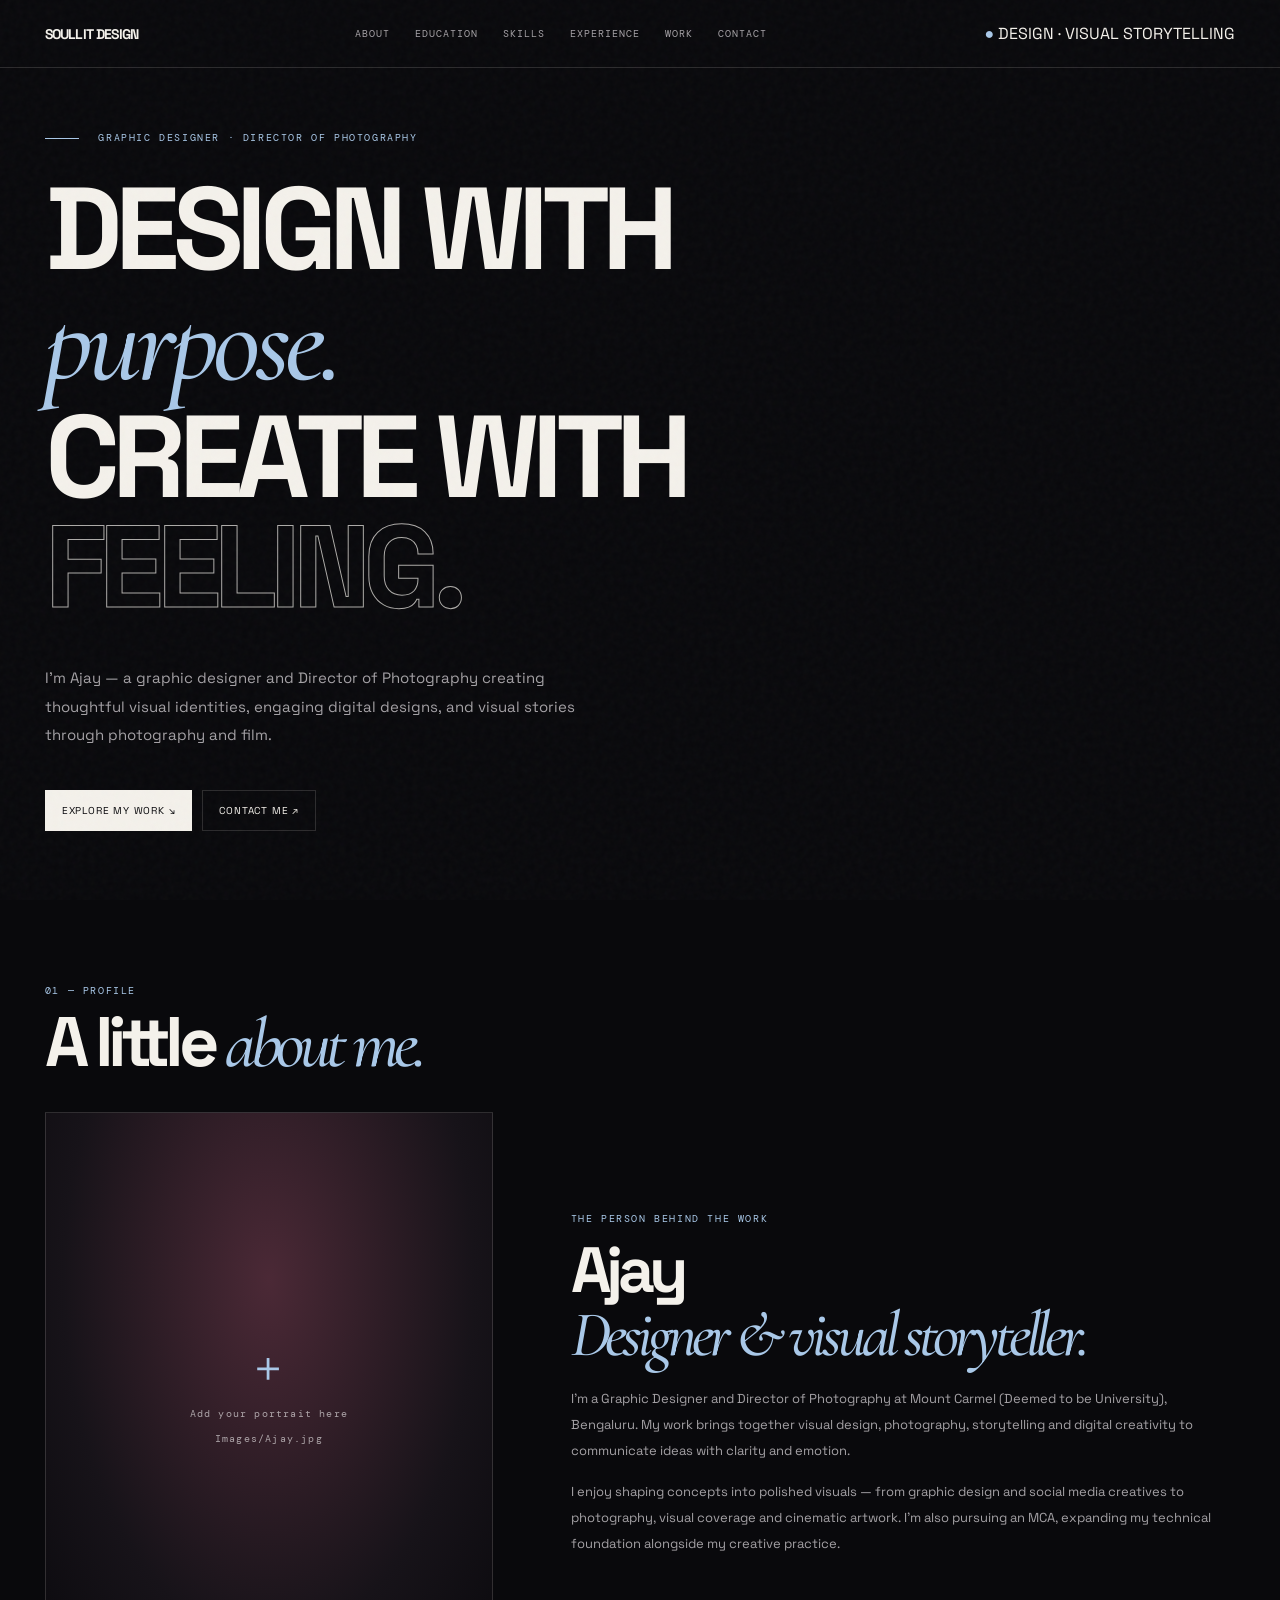
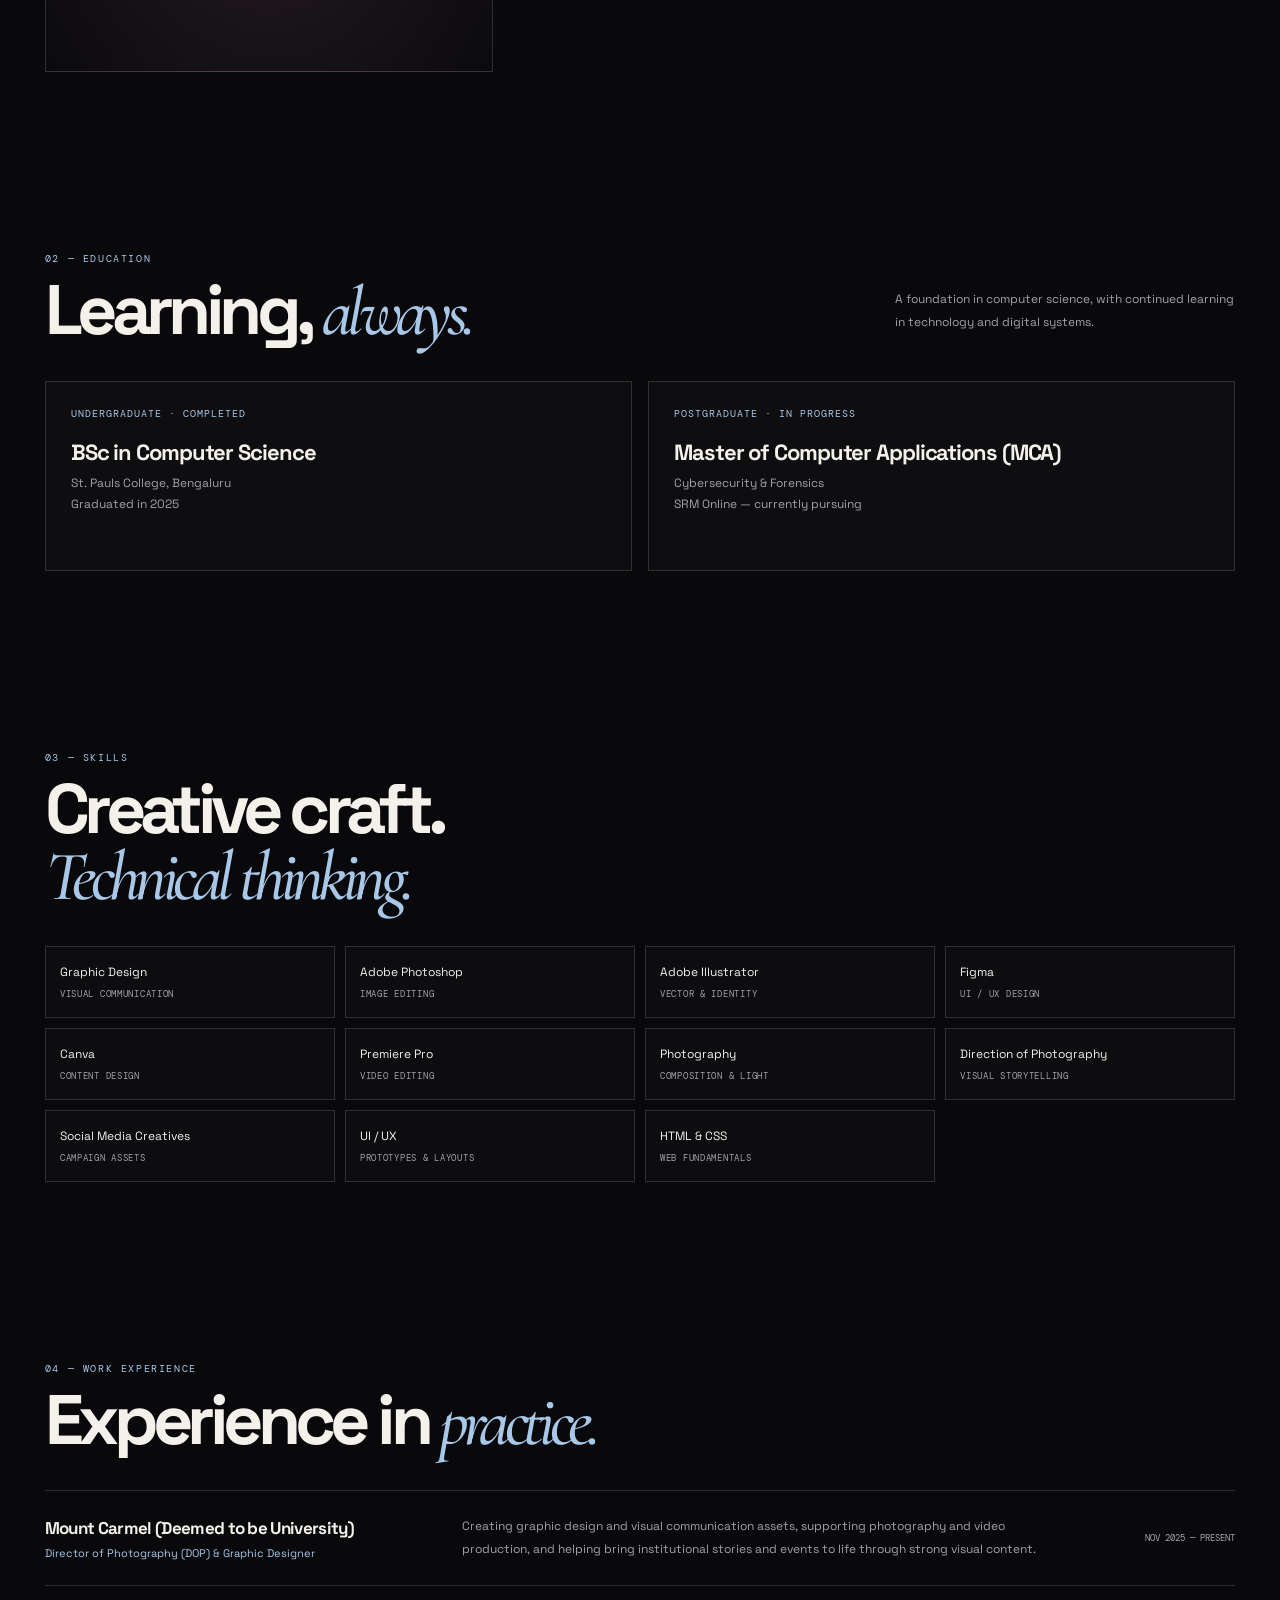
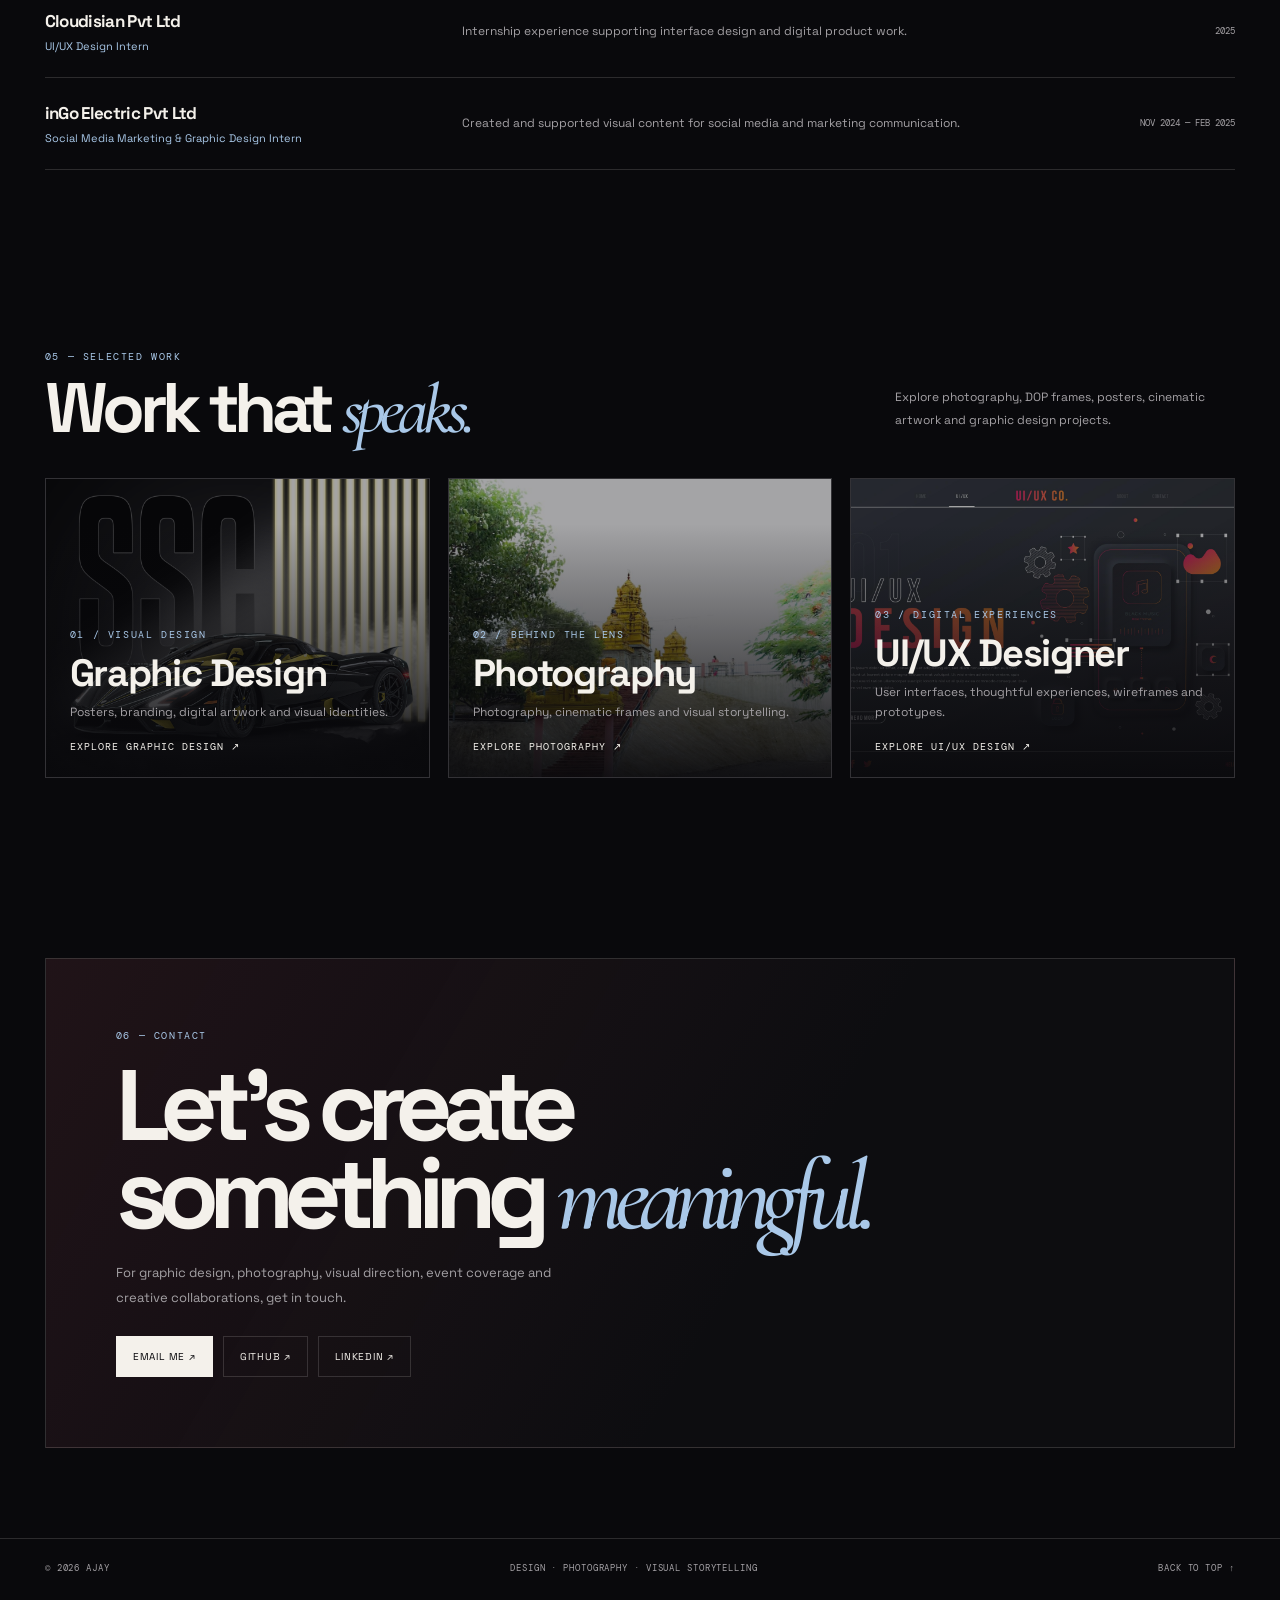
==== commit 3253aabf: "Update index.html" ====
--- a/index.html
+++ b/index.html
@@ -518,7 +518,7 @@
 
                 <a class="work-category reveal" href="design.html">
                     <img
-                        src="Images/Graphic design.jpg"
+                        src="Images/Graphic design/tuatara.png"
                         alt="Graphic design portfolio preview"
                     >
                     <span class="category-number">01 / VISUAL DESIGN</span>
@@ -531,7 +531,7 @@
 
                 <a class="work-category reveal" href="photography.html">
                     <img
-                        src="Images/Lambo.jpg"
+                        src="Images/Photography/Temple.jpeg"
                         alt="Photography portfolio preview"
                     >
                     <span class="category-number">02 / BEHIND THE LENS</span>
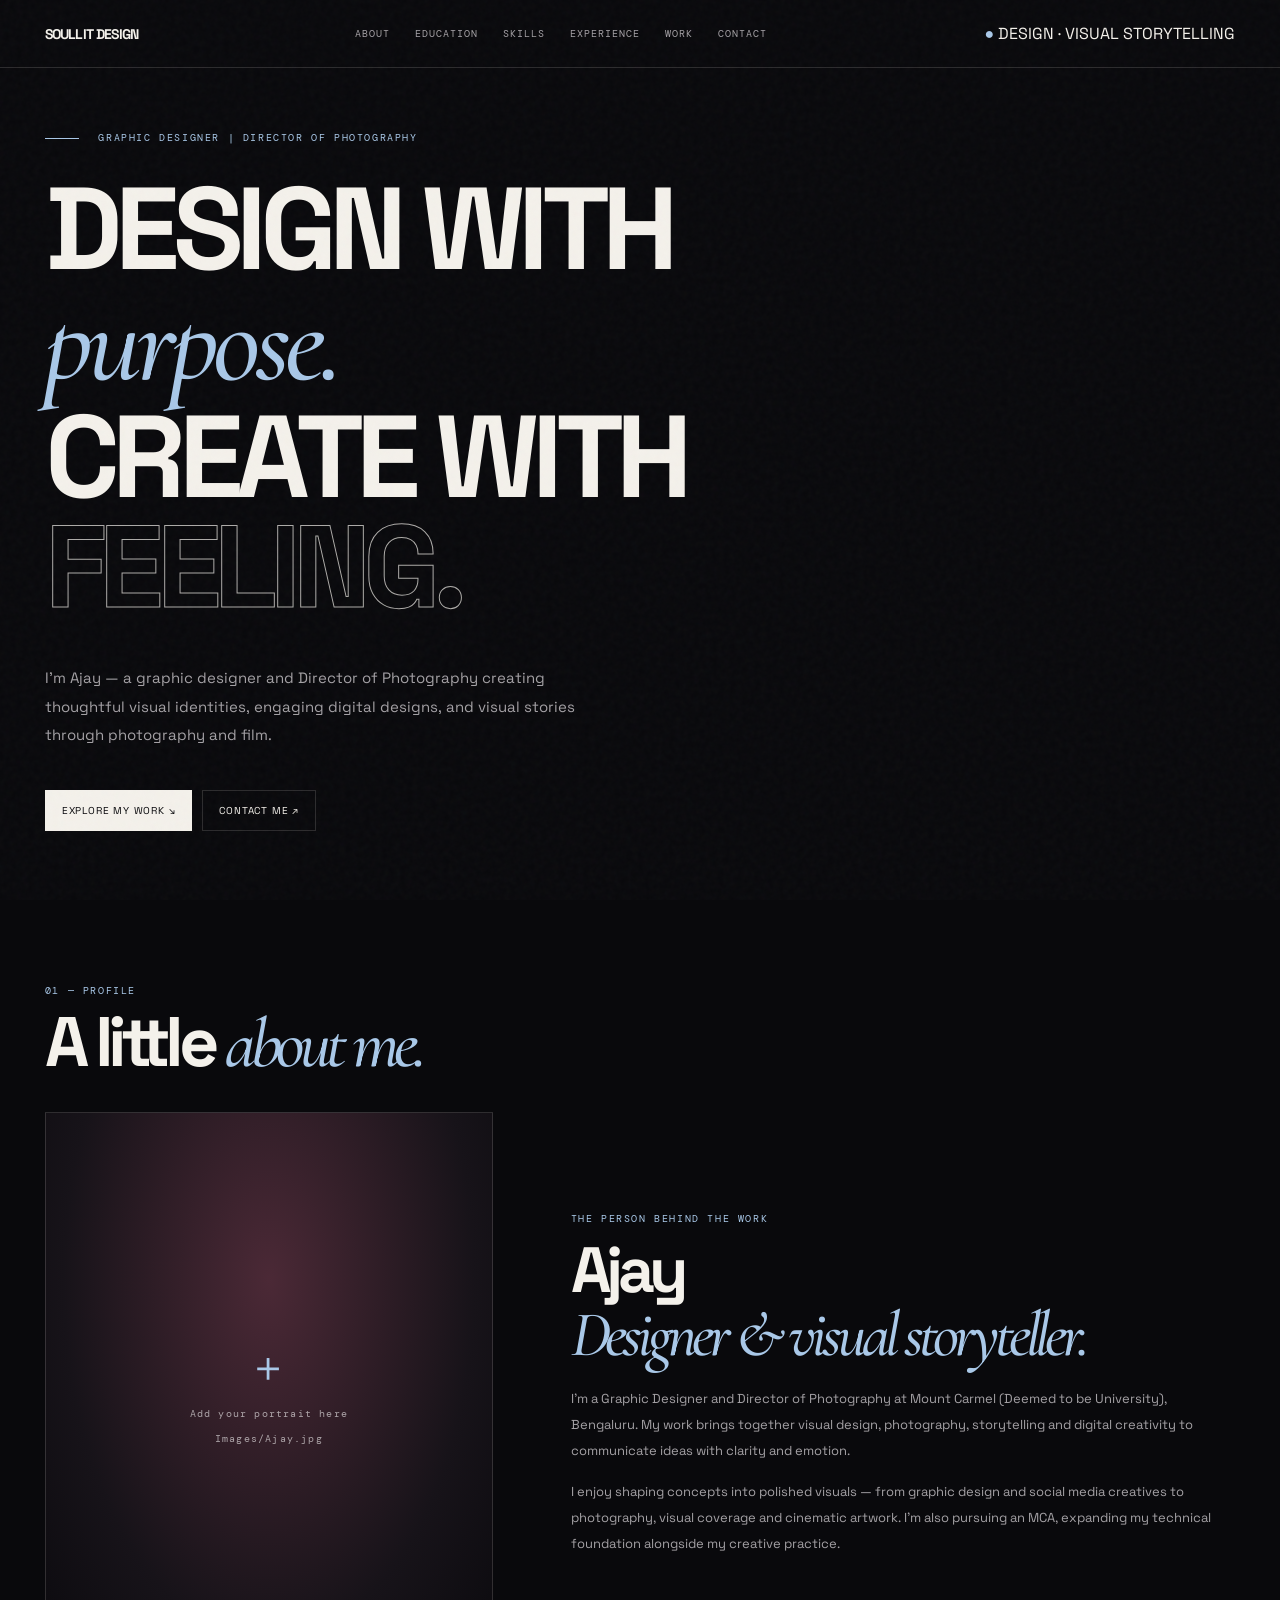
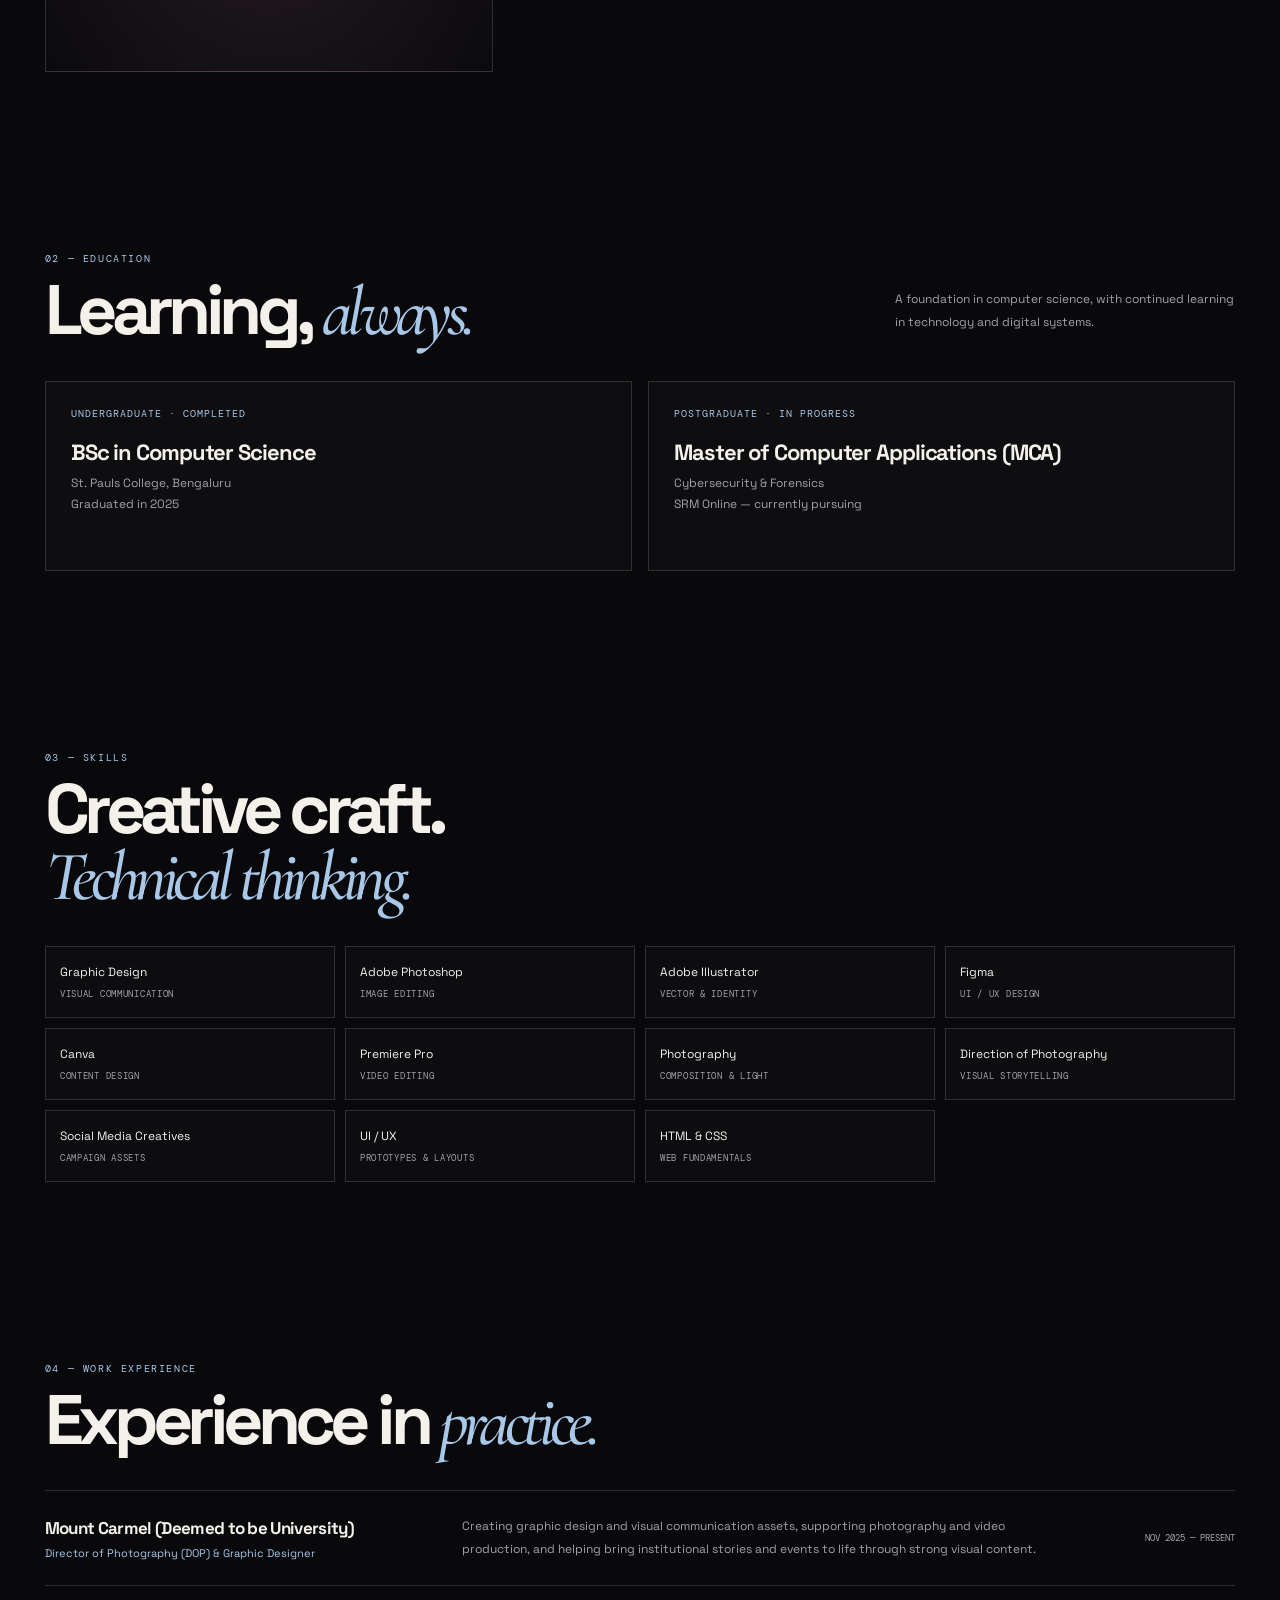
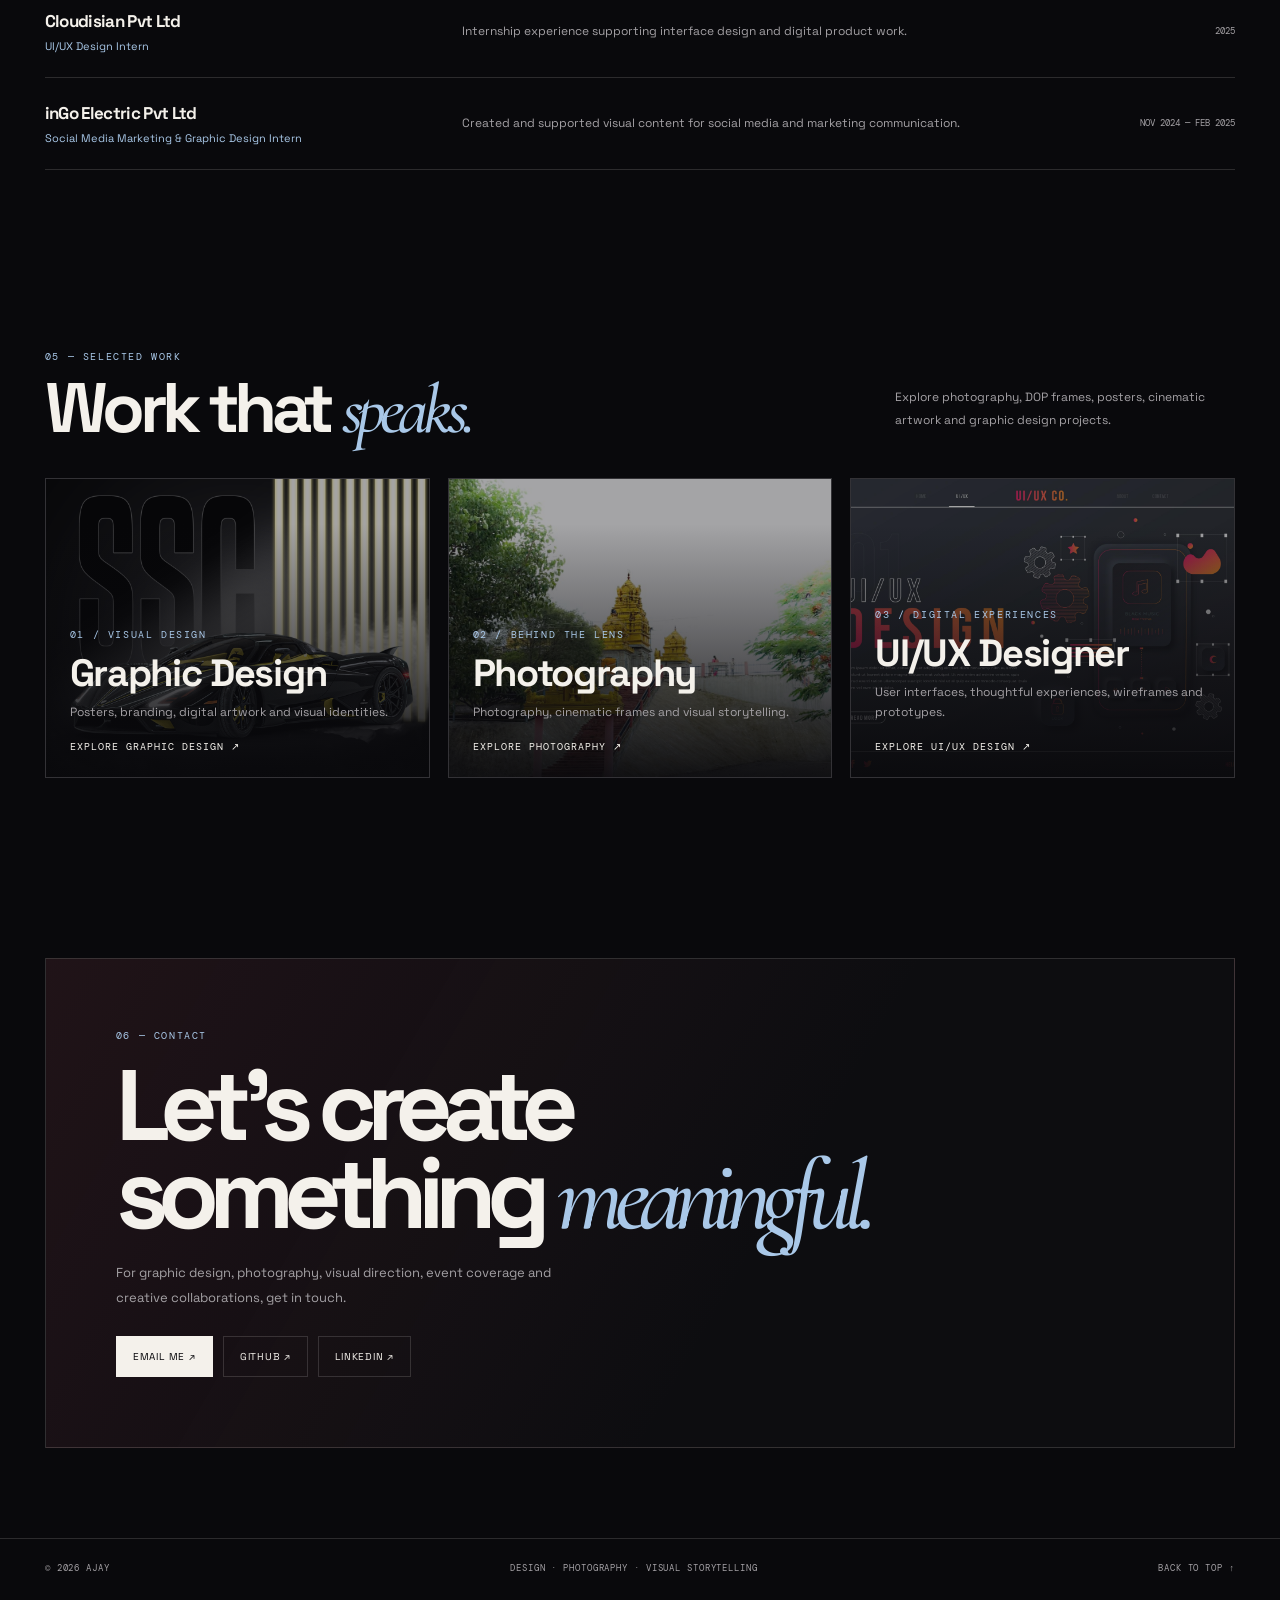
==== commit 647b0f81: "Replace '·' with '|' in job title" ====
--- a/index.html
+++ b/index.html
@@ -210,7 +210,7 @@
         <section class="wrap hero">
 
             <div class="eyebrow">
-                Graphic Designer · Director of Photography
+                Graphic Designer | Director of Photography
             </div>
 
             <h1>
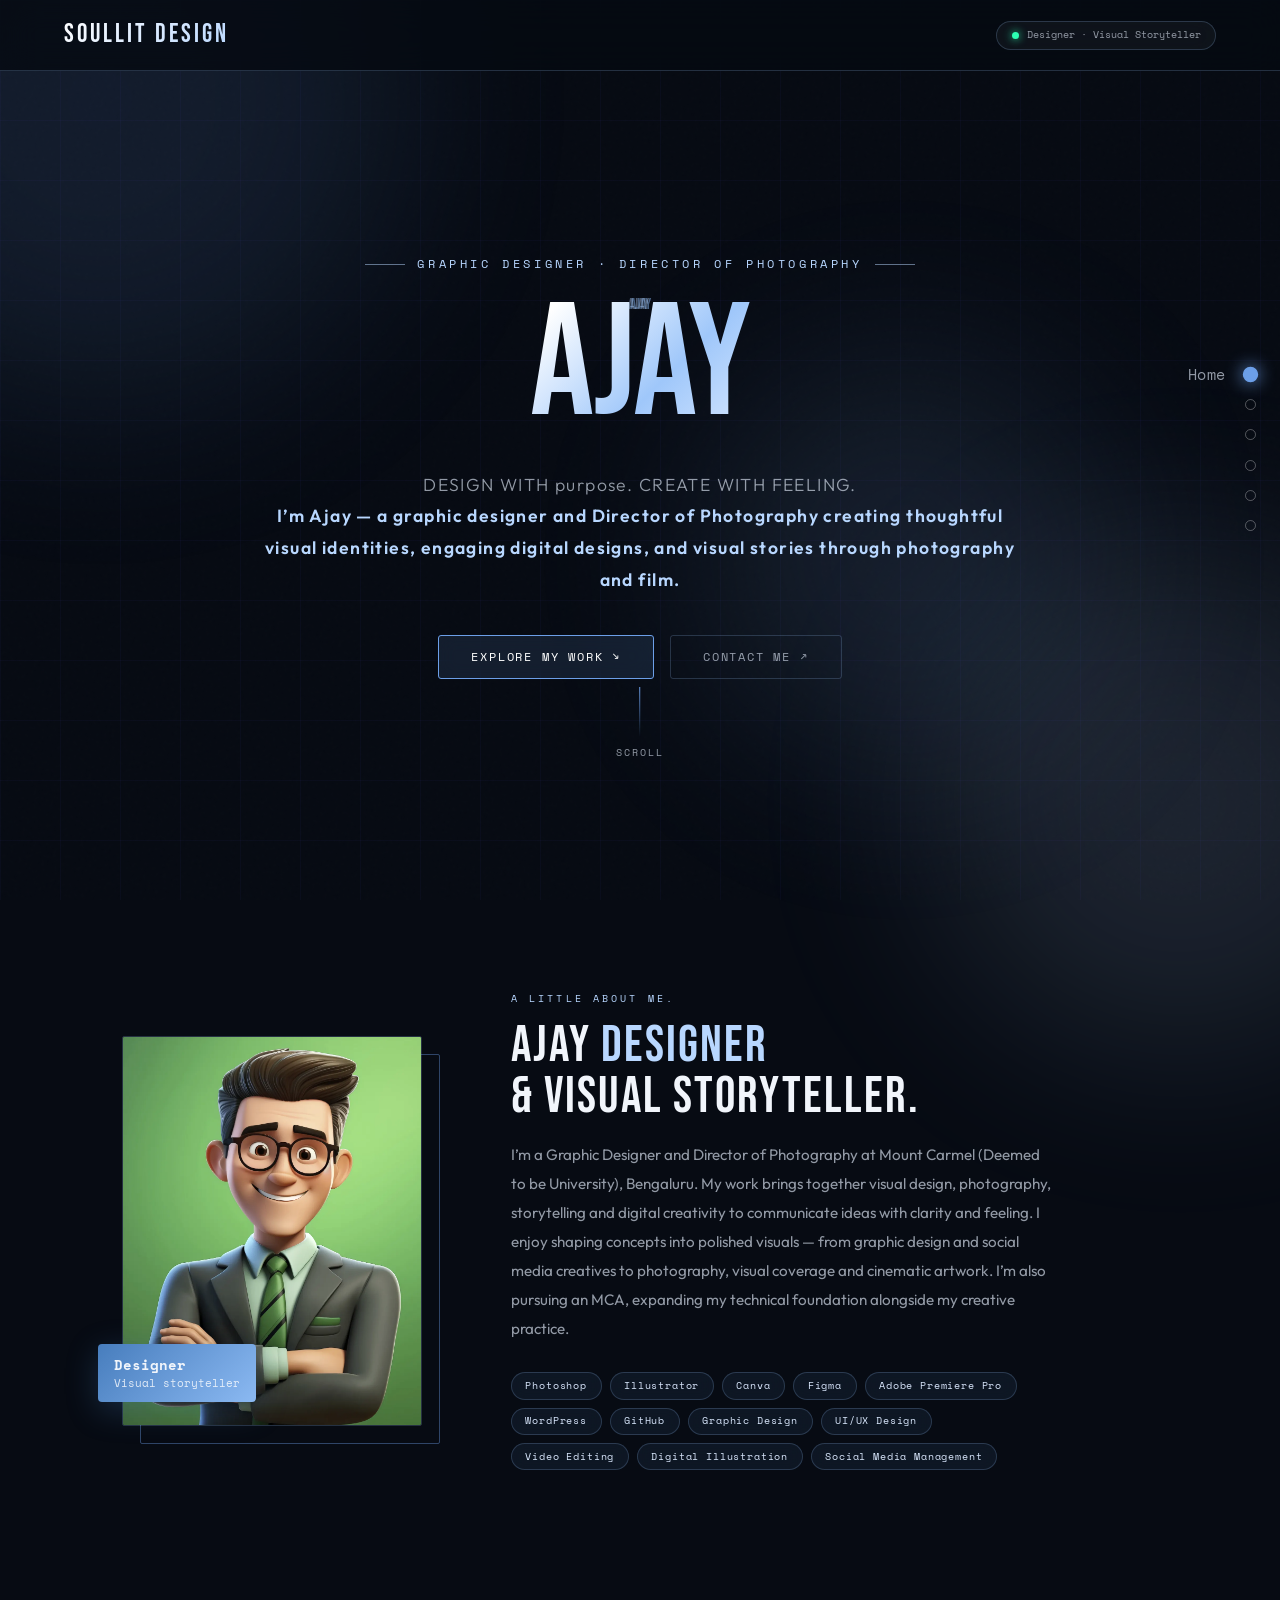
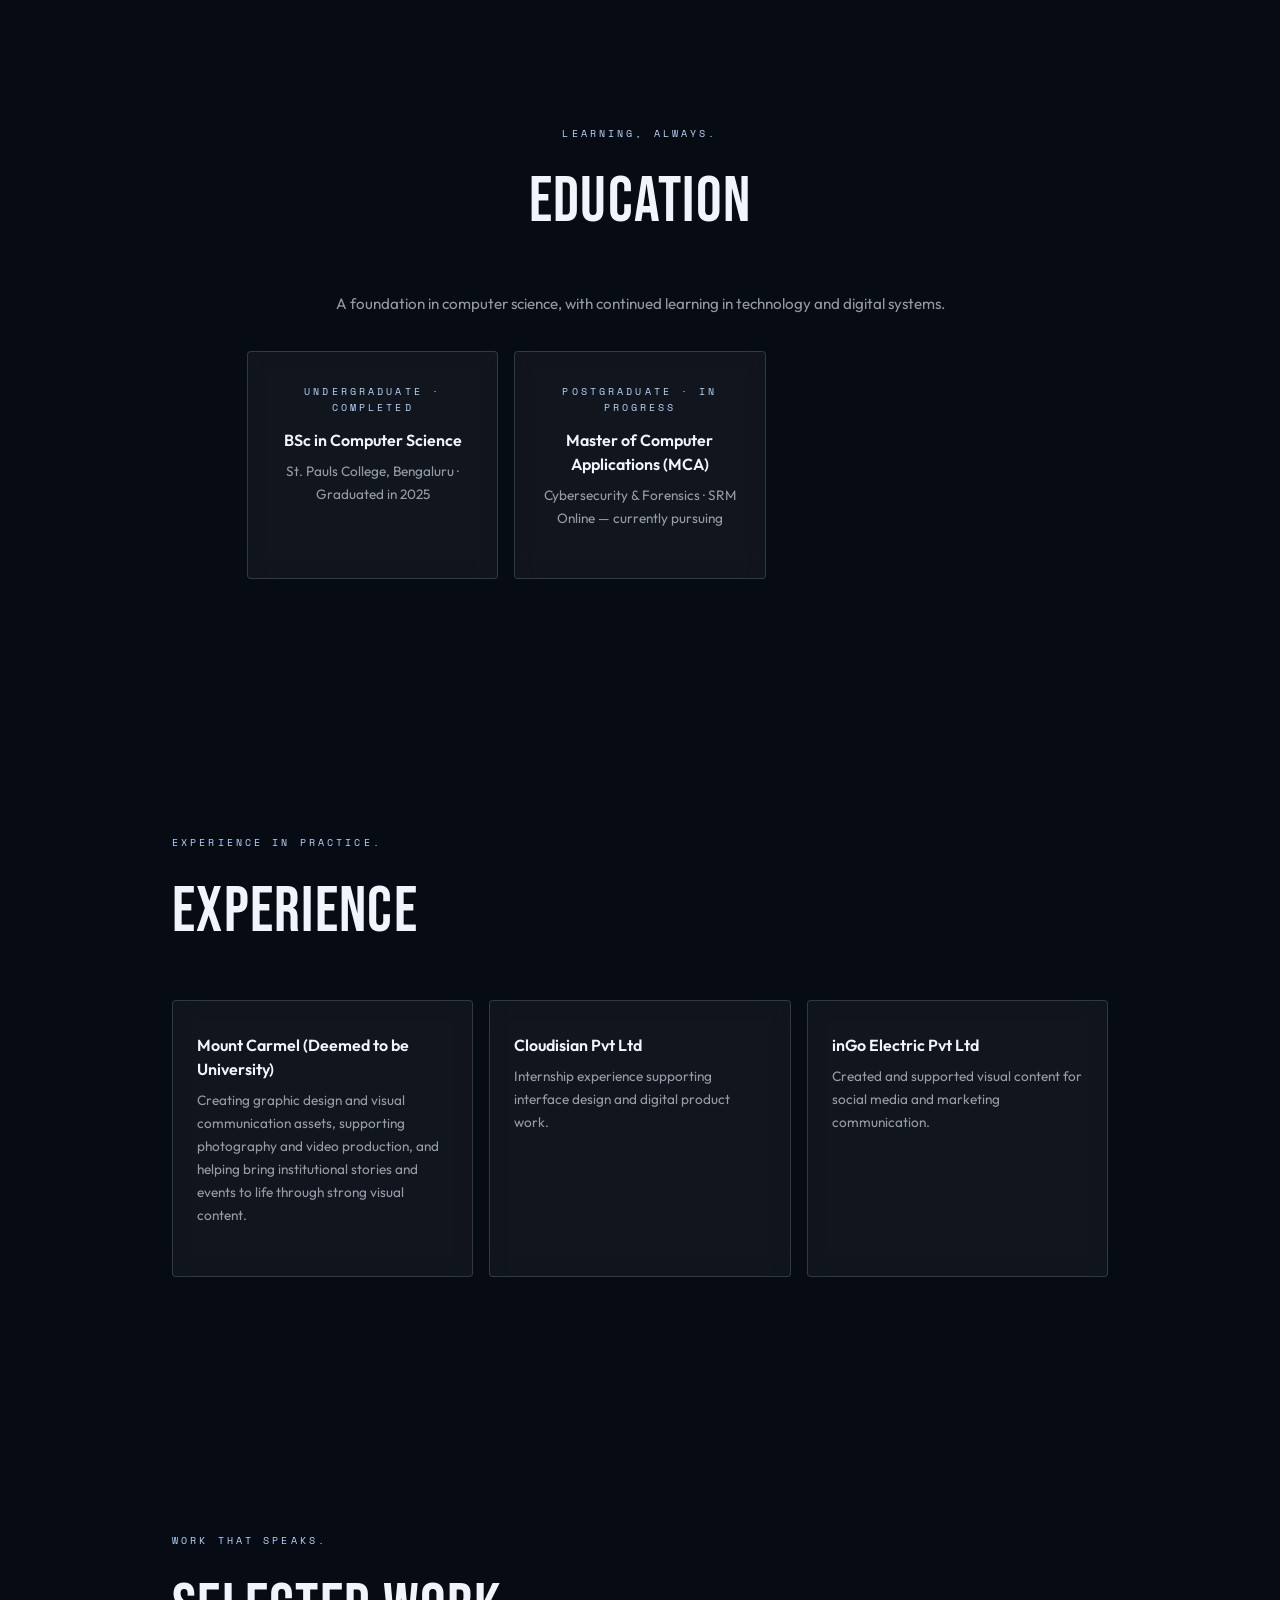
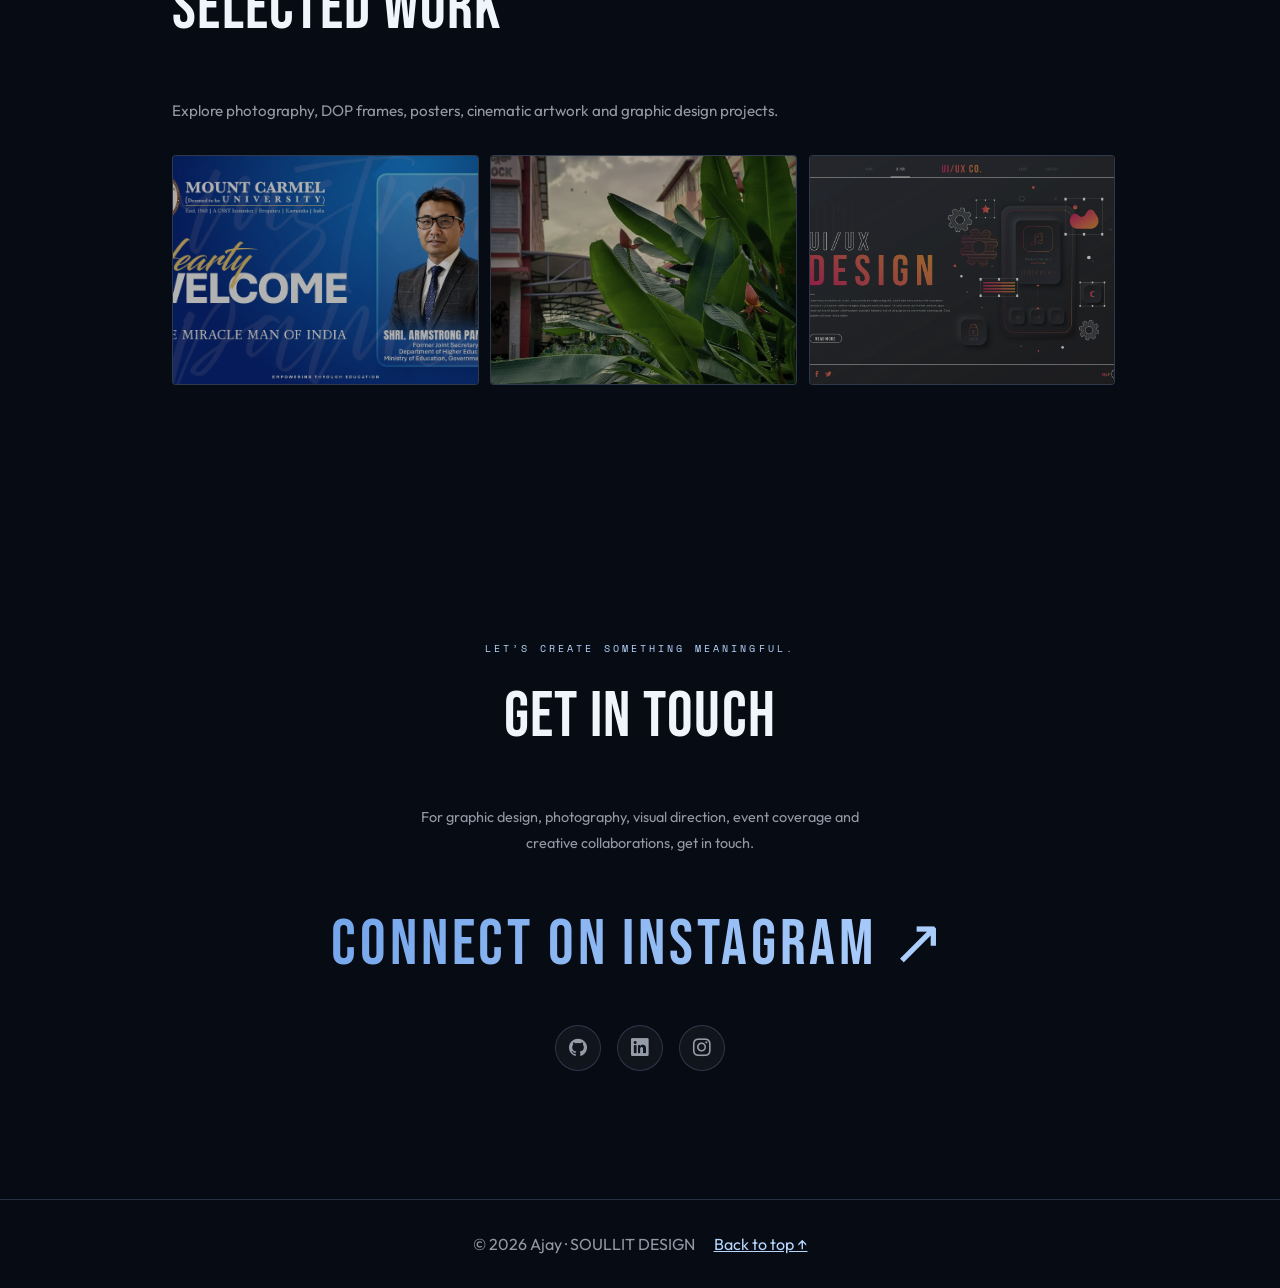
==== commit 2c2a96d5: "Add files via upload" ====
--- a/index.html
+++ b/index.html
@@ -1,635 +1,42 @@
 <!DOCTYPE html>
-<html lang="en">
-
-<head>
-    <meta charset="UTF-8">
-    <meta name="viewport" content="width=device-width, initial-scale=1">
-    <meta name="theme-color" content="#09090c">
-    <meta name="description" content="Ajay — Graphic Designer">
-
-    <title>Soullit Design</title>
-    <link rel="stylesheet" href="styles.css">
-
-    <style>
-        @import url('https://fonts.googleapis.com/css2?family=DM+Mono:wght@400;500&family=Space+Grotesk:wght@400;500;600;700&family=Cormorant+Garamond:ital,wght@1,500;1,600&display=swap');
-
-        :root {
-            --ice: #a9c8e8;
-            --wine: #722c3e;
-            --sans: 'Space Grotesk', Arial, sans-serif;
-            --serif: 'Cormorant Garamond', Georgia, serif;
-        }
-
-        .brand span,
-        .eyebrow,
-        .section-label,
-        h1 i,
-        .section-head h2 i,
-        .profile-copy h2 i,
-        .availability span {
-            color: #a9c8e8 !important;
-        }
-
-        .eyebrow:before {
-            background: #a9c8e8 !important;
-        }
-
-        .btn:hover {
-            border-color: #a9c8e8 !important;
-        }
-
-        ::selection {
-            background: #a9c8e8 !important;
-            color: #fff;
-        }
-
-        .work-category-grid {
-            display: grid;
-            grid-template-columns: repeat(3, minmax(0, 1fr));
-            gap: 18px;
-            margin-top: 28px;
-        }
-
-        .work-category {
-            position: relative;
-            min-height: 300px;
-            display: flex;
-            flex-direction: column;
-            justify-content: flex-end;
-            overflow: hidden;
-            isolation: isolate;
-            padding: 24px;
-            border: 1px solid var(--line);
-            background: var(--panel);
-            transition: transform .3s ease, border-color .3s ease;
-        }
-
-        .work-category:hover {
-            transform: translateY(-6px);
-            border-color: #a9c8e8;
-        }
-
-        .work-category img {
-            position: absolute;
-            inset: 0;
-            z-index: -2;
-            width: 100%;
-            height: 100%;
-            object-fit: cover;
-            opacity: .62;
-            transition: transform .5s ease, opacity .3s ease;
-        }
-
-        .work-category:hover img {
-            transform: scale(1.05);
-            opacity: .78;
-        }
-
-        .work-category:after {
-            content: "";
-            position: absolute;
-            inset: 0;
-            z-index: -1;
-            background: linear-gradient(
-                180deg,
-                transparent 15%,
-                rgba(9, 9, 12, .92) 100%
-            );
-        }
-
-        .work-category .category-number {
-            font: 10px var(--mono);
-            color: #a9c8e8;
-            letter-spacing: .16em;
-        }
-
-        .work-category h3 {
-            margin: 12px 0 8px;
-            font-size: clamp(24px, 3vw, 38px);
-            letter-spacing: -.035em;
-            line-height: 1.08;
-            overflow-wrap: anywhere;
-        }
-
-        .work-category p {
-            margin: 0;
-            color: var(--muted);
-            font-size: 12px;
-            line-height: 1.7;
-        }
-
-        .work-category .category-link {
-            margin-top: 18px;
-            font: 10px var(--mono);
-            letter-spacing: .1em;
-            text-transform: uppercase;
-        }
-
-        h1 {
-            font-size: clamp(48px, 9.1vw, 124px);
-            line-height: .94;
-            letter-spacing: -.065em;
-            overflow-wrap: normal;
-        }
-
-        h1 i {
-            letter-spacing: -.045em;
-            line-height: 1.02;
-        }
-
-        .hero {
-            padding-top: clamp(48px, 7vh, 90px);
-            padding-bottom: clamp(48px, 7vh, 90px);
-        }
-
-        @media (max-width: 760px) {
-            .work-category-grid {
-                grid-template-columns: 1fr;
-            }
-
-            .work-category {
-                min-height: 250px;
-            }
-        }
-
-        @media (max-width: 600px) {
-            h1 {
-                font-size: clamp(42px, 12vw, 68px);
-                line-height: .98;
-                letter-spacing: -.055em;
-            }
-        }
-    </style>
-</head>
-
-<body>
-
-    <canvas id="scene" aria-hidden="true"></canvas>
-    <div class="grain"></div>
-
-    <!-- HEADER -->
-    <header id="top">
-        <div class="wrap topbar">
-
-            <button
-                class="menu-toggle"
-                type="button"
-                aria-label="Open navigation menu"
-                aria-expanded="false"
-                aria-controls="primary-navigation"
-            >
-                <span></span>
-                <span></span>
-                <span></span>
-            </button>
-
-            <a class="brand" href="index.html">
-                SOULLIT DESIGN<span></span>
-            </a>
-
-            <nav id="primary-navigation" aria-label="Primary navigation">
-                <a href="#profile">About</a>
-                <a href="#education">Education</a>
-                <a href="#skills">Skills</a>
-                <a href="#experience">Experience</a>
-                <a href="#work">Work</a>
-                <a href="#contact">Contact</a>
-            </nav>
-
-            <div class="availability">
-                <span style="color: #9cd8ad;">●</span>
-                DESIGN · VISUAL STORYTELLING
-            </div>
-
-        </div>
-    </header>
-
-    <main>
-
-        <!-- HERO -->
-        <section class="wrap hero">
-
-            <div class="eyebrow">
-                Graphic Designer | Director of Photography
-            </div>
-
-            <h1>
-                DESIGN WITH<br>
-                <i>purpose.</i><br>
-                CREATE WITH<br>
-                <span style="color: transparent; -webkit-text-stroke: 1px rgba(244,241,235,.7);">
-                    FEELING.
-                </span>
-            </h1>
-
-            <p class="hero-copy">
-                I’m Ajay — a graphic designer and Director of
-                Photography creating thoughtful visual identities,
-                engaging digital designs, and visual stories through
-                photography and film.
-            </p>
-
-            <div class="actions">
-
-                <a class="btn primary" href="#work">
-                    Explore my work ↘
-                </a>
-
-                <a class="btn" href="mailto:ajaykumarbv193@gmail.com">
-                    Contact me ↗
-                </a>
-
-            </div>
-
-        </section>
-
-        <!-- PROFILE / ABOUT -->
-        <section class="wrap section" id="profile">
-
-            <div class="section-head reveal">
-                <div>
-                    <div class="section-label">01 — Profile</div>
-                    <h2>A little <i>about me.</i></h2>
-                </div>
-            </div>
-
-            <div class="profile-grid reveal">
-
-                <!-- PROFILE IMAGE -->
-                <div class="profile-photo">
-
-                    <img
-                        src="Images/Ajay.jpg"
-                        alt="Ajay profile photo"
-                        onload="this.nextElementSibling.style.display='none'"
-                        onerror="this.style.display='none'"
-                    >
-
-                    <div class="photo-placeholder">
-                        <span class="plus">＋</span>
-                        <span>Add your portrait here</span>
-                        <span>Images/Ajay.jpg</span>
-                    </div>
-
-                </div>
-
-                <!-- ABOUT DETAILS -->
-                <div class="profile-copy">
-
-                    <div class="section-label">
-                        The person behind the work
-                    </div>
-
-                    <h2>
-                        Ajay<br>
-                        <i>Designer & visual storyteller.</i>
-                    </h2>
-
-                    <p>
-                        I’m a Graphic Designer and Director of Photography
-                        at Mount Carmel (Deemed to be University),
-                        Bengaluru. My work brings together visual design,
-                        photography, storytelling and digital creativity
-                        to communicate ideas with clarity and emotion.
-                    </p>
-
-                    <p>
-                        I enjoy shaping concepts into polished visuals —
-                        from graphic design and social media creatives
-                        to photography, visual coverage and cinematic
-                        artwork. I’m also pursuing an MCA, expanding my
-                        technical foundation alongside my creative practice.
-                    </p>
-
-                </div>
-
-            </div>
-
-        </section>
-
-        <!-- EDUCATION -->
-        <section class="wrap section" id="education">
-
-            <div class="section-head reveal">
-
-                <div>
-                    <div class="section-label">02 — Education</div>
-                    <h2>Learning, <i>always.</i></h2>
-                </div>
-
-                <p class="section-desc">
-                    A foundation in computer science, with continued
-                    learning in technology and digital systems.
-                </p>
-
-            </div>
-
-            <div class="education-grid">
-
-                <article class="edu-card reveal">
-                    <div class="year">UNDERGRADUATE · COMPLETED</div>
-                    <h3>BSc in Computer Science</h3>
-                    <p>
-                        St. Pauls College, Bengaluru<br>
-                        Graduated in 2025
-                    </p>
-                </article>
-
-                <article class="edu-card reveal">
-                    <div class="year">POSTGRADUATE · IN PROGRESS</div>
-                    <h3>Master of Computer Applications (MCA)</h3>
-                    <p>
-                        Cybersecurity & Forensics<br>
-                        SRM Online — currently pursuing
-                    </p>
-                </article>
-
-            </div>
-
-        </section>
-
-        <!-- SKILLS -->
-        <section class="wrap section" id="skills">
-
-            <div class="section-head reveal">
-
-                <div>
-                    <div class="section-label">03 — Skills</div>
-                    <h2>
-                        Creative craft.<br>
-                        <i>Technical thinking.</i>
-                    </h2>
-                </div>
-
-            </div>
-
-            <div class="skills-grid reveal">
-
-                <div class="skill">
-                    Graphic Design
-                    <small>Visual communication</small>
-                </div>
-
-                <div class="skill">
-                    Adobe Photoshop
-                    <small>Image editing</small>
-                </div>
-
-                <div class="skill">
-                    Adobe Illustrator
-                    <small>Vector & identity</small>
-                </div>
-
-                <div class="skill">
-                    Figma
-                    <small>UI / UX design</small>
-                </div>
-
-                <div class="skill">
-                    Canva
-                    <small>Content design</small>
-                </div>
-
-                <div class="skill">
-                    Premiere Pro
-                    <small>Video editing</small>
-                </div>
-
-                <div class="skill">
-                    Photography
-                    <small>Composition & light</small>
-                </div>
-
-                <div class="skill">
-                    Direction of Photography
-                    <small>Visual storytelling</small>
-                </div>
-
-                <div class="skill">
-                    Social Media Creatives
-                    <small>Campaign assets</small>
-                </div>
-
-                <div class="skill">
-                    UI / UX
-                    <small>Prototypes & layouts</small>
-                </div>
-
-                <div class="skill">
-                    HTML & CSS
-                    <small>Web fundamentals</small>
-                </div>
-
-            </div>
-
-        </section>
-
-        <!-- WORK EXPERIENCE -->
-        <section class="wrap section" id="experience">
-
-            <div class="section-head reveal">
-
-                <div>
-                    <div class="section-label">04 — Work experience</div>
-                    <h2>Experience in <i>practice.</i></h2>
-                </div>
-
-            </div>
-
-            <div class="timeline reveal">
-
-                <article class="job">
-
-                    <div>
-                        <h3>Mount Carmel (Deemed to be University)</h3>
-                        <div class="role">
-                            Director of Photography (DOP) & Graphic Designer
-                        </div>
-                    </div>
-
-                    <p>
-                        Creating graphic design and visual communication
-                        assets, supporting photography and video production,
-                        and helping bring institutional stories and events
-                        to life through strong visual content.
-                    </p>
-
-                    <div class="date">NOV 2025 — PRESENT</div>
-
-                </article>
-
-                <article class="job">
-
-                    <div>
-                        <h3>Cloudisian Pvt Ltd</h3>
-                        <div class="role">UI/UX Design Intern</div>
-                    </div>
-
-                    <p>
-                        Internship experience supporting interface design
-                        and digital product work.
-                    </p>
-
-                    <div class="date">2025</div>
-
-                </article>
-
-                <article class="job">
-
-                    <div>
-                        <h3>inGo Electric Pvt Ltd</h3>
-                        <div class="role">
-                            Social Media Marketing & Graphic Design Intern
-                        </div>
-                    </div>
-
-                    <p>
-                        Created and supported visual content for social
-                        media and marketing communication.
-                    </p>
-
-                    <div class="date">NOV 2024 — FEB 2025</div>
-
-                </article>
-
-            </div>
-
-        </section>
-
-        <!-- SELECTED WORK -->
-        <section class="wrap section" id="work">
-
-            <div class="section-head reveal">
-
-                <div>
-                    <div class="section-label">05 — Selected work</div>
-                    <h2>Work that <i>speaks.</i></h2>
-                </div>
-
-                <p class="section-desc">
-                    Explore photography, DOP frames, posters, cinematic
-                    artwork and graphic design projects.
-                </p>
-
-            </div>
-
-            <!-- THREE PORTFOLIO CATEGORIES -->
-            <div class="work-category-grid">
-
-                <a class="work-category reveal" href="design.html">
-                    <img
-                        src="Images/Graphic design/tuatara.png"
-                        alt="Graphic design portfolio preview"
-                    >
-                    <span class="category-number">01 / VISUAL DESIGN</span>
-                    <h3>Graphic Design</h3>
-                    <p>
-                        Posters, branding, digital artwork and visual identities.
-                    </p>
-                    <span class="category-link">Explore graphic design ↗</span>
-                </a>
-
-                <a class="work-category reveal" href="photography.html">
-                    <img
-                        src="Images/Photography/Temple.jpeg"
-                        alt="Photography portfolio preview"
-                    >
-                    <span class="category-number">02 / BEHIND THE LENS</span>
-                    <h3>Photography</h3>
-                    <p>
-                        Photography, cinematic frames and visual storytelling.
-                    </p>
-                    <span class="category-link">Explore photography ↗</span>
-                </a>
-
-                <a class="work-category reveal" href="ui-ux.html">
-                    <img
-                        src="Images/Ui ux design.jpg"
-                        alt="UI and UX design portfolio preview"
-                    >
-                    <span class="category-number">03 / DIGITAL EXPERIENCES</span>
-                    <h3>UI/UX Designer</h3>
-                    <p>
-                        User interfaces, thoughtful experiences, wireframes and prototypes.
-                    </p>
-                    <span class="category-link">Explore UI/UX design ↗</span>
-                </a>
-
-            </div>
-
-        </section>
-
-        <!-- CONTACT -->
-        <section class="wrap section" id="contact">
-
-            <div class="contact-panel reveal">
-
-                <div class="section-label">06 — Contact</div>
-
-                <h2>
-                    Let’s create<br>
-                    something <i>meaningful.</i>
-                </h2>
-
-                <p>
-                    For graphic design, photography, visual direction,
-                    event coverage and creative collaborations,
-                    get in touch.
-                </p>
-
-                <div class="actions">
-
-                    <a
-                        class="btn primary"
-                        href="mailto:ajaykumarbv193@gmail.com"
-                    >
-                        Email me ↗
-                    </a>
-
-                    <a
-                        class="btn"
-                        href="https://github.com/Ajaykumarbv193"
-                        target="_blank"
-                        rel="noreferrer"
-                    >
-                        GitHub ↗
-                    </a>
-
-                    <a
-                        class="btn"
-                        href="https://www.linkedin.com/"
-                        target="_blank"
-                        rel="noreferrer"
-                    >
-                        LinkedIn ↗
-                    </a>
-
-                </div>
-
-            </div>
-
-        </section>
-
-    </main>
-
-    <!-- FOOTER -->
-    <footer class="wrap">
-
-        <span>
-            © <span data-year></span> Ajay
-        </span>
-
-        <span>
-            Design · Photography · Visual storytelling
-        </span>
-
-        <a href="#top">Back to top ↑</a>
-
-    </footer>
-
-    <!-- JAVASCRIPT -->
-    <script src="script.js"></script>
-    <script type="module" src="scene.js"></script>
-
-</body>
-</html>
+<html lang="en"><head>
+<meta charset="UTF-8"><meta name="viewport" content="width=device-width, initial-scale=1.0">
+<meta name="description" content="Ajay — Graphic Designer, UI/UX Designer and Director of Photography.">
+<meta name="theme-color" content="#070b13"><title>Ajay | Designer & Visual Storyteller</title>
+<link href="css/bootstrap.min.css" rel="stylesheet"><link rel="stylesheet" href="font/bootstrap-icons.css">
+<link href="https://fonts.googleapis.com/css2?family=Bebas+Neue&family=Outfit:wght@300;400;500;600;700&family=Space+Mono:wght@400;700&display=swap" rel="stylesheet">
+<link rel="stylesheet" href="css/style.css"><link rel="stylesheet" href="css/ajay-overrides.css">
+</head><body>
+<div class="orb orb-1"></div><div class="orb orb-2"></div><div class="orb orb-3"></div><div class="grid-bg"></div>
+<header id="topbar"><a class="logo-text" href="index.html" style="text-decoration:none">SOULLIT DESIGN</a><div class="status-badge"><span class="status-dot"></span> Designer · Visual Storyteller</div></header>
+<nav id="main-nav" aria-label="Section navigation">
+<a class="nav-dot active" href="#sec-0" data-label="Home" aria-label="Home"></a><a class="nav-dot" href="#sec-1" data-label="About" aria-label="About"></a><a class="nav-dot" href="#sec-2" data-label="Education" aria-label="Education"></a><a class="nav-dot" href="#sec-3" data-label="Experience" aria-label="Experience"></a><a class="nav-dot" href="#sec-4" data-label="Work" aria-label="Work"></a><a class="nav-dot" href="#sec-5" data-label="Contact" aria-label="Contact"></a></nav>
+<section class="section" id="sec-0"><div class="section-content home-content">
+<div class="home-pre">Graphic Designer · Director of Photography</div><div class="glitch-wrap" data-text="AJAY"><h1 class="home-name">AJAY</h1></div>
+<p class="home-role">DESIGN WITH purpose. CREATE WITH FEELING.<br><span>I’m Ajay — a graphic designer and Director of Photography creating thoughtful visual identities, engaging digital designs, and visual stories through photography and film.</span></p>
+<div class="home-cta"><a class="btn-glow" href="#sec-4">Explore my work ↘</a><a class="btn-outline-glow" href="#sec-5">Contact me ↗</a></div><div class="scroll-indicator"><div class="scroll-line"></div>SCROLL</div></div></section>
+<section class="section" id="sec-1"><div class="section-content"><div class="about-grid">
+<div class="about-img-wrap"><div class="about-img-frame"><img src="Images/Ajay.webp" alt="Ajay portrait"></div><div class="about-img-deco"></div><div class="about-badge"><div style="font-size:.9rem;font-weight:700;">Designer</div><div style="color:rgba(255,255,255,.8)">Visual storyteller</div></div></div>
+<div><div class="section-label">A little about me.</div><div class="about-title">Ajay <span class="accent">Designer</span><br>& visual storyteller.</div><p class="about-desc">I’m a Graphic Designer and Director of Photography at Mount Carmel (Deemed to be University), Bengaluru. My work brings together visual design, photography, storytelling and digital creativity to communicate ideas with clarity and feeling. I enjoy shaping concepts into polished visuals — from graphic design and social media creatives to photography, visual coverage and cinematic artwork. I’m also pursuing an MCA, expanding my technical foundation alongside my creative practice.</p>
+<div class="skill-pills"><span class="skill-pill">Photoshop</span><span class="skill-pill">Illustrator</span><span class="skill-pill">Canva</span><span class="skill-pill">Figma</span><span class="skill-pill">Adobe Premiere Pro</span><span class="skill-pill">WordPress</span><span class="skill-pill">GitHub</span><span class="skill-pill">Graphic Design</span><span class="skill-pill">UI/UX Design</span><span class="skill-pill">Video Editing</span><span class="skill-pill">Digital Illustration</span><span class="skill-pill">Social Media Management</span></div></div></div></div></section>
+<section class="section" id="sec-2"><div class="section-content stats-wrap"><div class="section-label">Learning, always.</div><div class="section-title">Education</div><p class="about-desc">A foundation in computer science, with continued learning in technology and digital systems.</p>
+<div class="services-grid"><article class="service-card"><div class="section-label">UNDERGRADUATE · COMPLETED</div><div class="service-name">BSc in Computer Science</div><p class="service-desc">St. Pauls College, Bengaluru · Graduated in 2025</p></article><article class="service-card"><div class="section-label">POSTGRADUATE · IN PROGRESS</div><div class="service-name">Master of Computer Applications (MCA)</div><p class="service-desc">Cybersecurity & Forensics · SRM Online — currently pursuing</p></article></div></div></section>
+<section class="section" id="sec-3"><div class="section-content work-wrap"><div class="section-label">Experience in practice.</div><div class="section-title">Experience</div><div class="services-grid"><article class="service-card"><div class="service-name">Mount Carmel (Deemed to be University)</div><p class="service-desc">Creating graphic design and visual communication assets, supporting photography and video production, and helping bring institutional stories and events to life through strong visual content.</p></article><article class="service-card"><div class="service-name">Cloudisian Pvt Ltd</div><p class="service-desc">Internship experience supporting interface design and digital product work.</p></article><article class="service-card"><div class="service-name">inGo Electric Pvt Ltd</div><p class="service-desc">Created and supported visual content for social media and marketing communication.</p></article></div></div></section>
+<section class="section" id="sec-4"><div class="section-content work-wrap"><div class="section-label">Work that speaks.</div><div class="section-title">Selected Work</div><p class="about-desc">Explore photography, DOP frames, posters, cinematic artwork and graphic design projects.</p>
+<div class="projects-grid">
+<a class="project-card" href="design.html" style="display:block;text-decoration:none"><img src="Images/Graphic design/GD1.webp" alt="Graphic design work"><div class="project-overlay"><div class="project-tag">01 / VISUAL DESIGN</div><div class="project-name">Graphic Design</div><span class="project-link">Posters, branding, digital artwork and visual identities ↗</span></div></a>
+<a class="project-card" href="photography.html" style="display:block;text-decoration:none"><img src="Images/Photography/Evening.webp" alt="Photography work"><div class="project-overlay"><div class="project-tag">02 / BEHIND THE LENS</div><div class="project-name">Photography</div><span class="project-link">Photography, cinematic frames and visual storytelling ↗</span></div></a>
+<a class="project-card" href="ui-ux.html" style="display:block;text-decoration:none"><img src="Images/Ui ux design.webp" alt="UI UX design work"><div class="project-overlay"><div class="project-tag">03 / DIGITAL EXPERIENCES</div><div class="project-name">UI/UX Designer</div><span class="project-link">User interfaces, thoughtful experiences, wireframes and prototypes ↗</span></div></a>
+</div></div></section>
+<section class="section" id="sec-5"><div class="section-content contact-wrap"><div class="section-label">Let’s create something meaningful.</div><div class="section-title">Get in Touch</div>
+<p class="contact-sub">For graphic design, photography, visual direction, event coverage and creative collaborations, get in touch.</p>
+<a class="contact-email" href="https://www.instagram.com/soullit.design/" target="_blank" rel="noopener">Connect on Instagram ↗</a>
+<div class="socials"><a href="https://github.com/Ajaykumarbv193" class="social-btn" title="GitHub"><i class="bi bi-github"></i></a><a href="https://www.linkedin.com/" class="social-btn" title="LinkedIn"><i class="bi bi-linkedin"></i></a><a href="https://www.instagram.com/soullit.design/" class="social-btn" title="Instagram"><i class="bi bi-instagram"></i></a></div></div></section>
+<footer>© 2026 Ajay · SOULLIT DESIGN <a href="#sec-0" style="color:var(--accent2);margin-left:1rem">Back to top ↑</a></footer>
+<script src="js/bootstrap.bundle.min.js"></script>
+<script>
+document.querySelectorAll('#main-nav a').forEach(a=>a.addEventListener('click',()=>{document.querySelectorAll('#main-nav a').forEach(x=>x.classList.remove('active'));a.classList.add('active')}));
+const sections=[...document.querySelectorAll('.section')];const nav=[...document.querySelectorAll('#main-nav a')];
+const spy=new IntersectionObserver(entries=>entries.forEach(e=>{if(e.isIntersecting){const i=sections.indexOf(e.target);nav.forEach((n,j)=>n.classList.toggle('active',i===j));}}),{threshold:.35});
+sections.forEach(s=>spy.observe(s));
+</script></body></html>
--- a/css/style.css
+++ b/css/style.css
@@ -0,0 +1,810 @@
+ /* =========================================================
+   TABLE OF CONTENTS
+=========================================================
+
+1. ROOT VARIABLES
+   - :root color variables
+   - theme setup
+
+2. GLOBAL RESET
+   - universal reset
+   - box sizing
+
+3. HTML & BODY
+   - base layout
+   - typography
+   - cursor settings
+
+4. CUSTOM CURSOR
+   - #cursor
+   - #cursor-ring
+   - hover effects
+
+5. NOISE OVERLAY
+   - body::before
+
+6. ORB BLOBS
+   - .orb
+   - .orb-1
+   - .orb-2
+   - .orb-3
+   - @keyframes orbFloat
+
+7. SECTIONS WRAPPER
+   - #sections-wrap
+   - .section
+   - .section.active
+
+8. NAVIGATION
+   - #main-nav
+   - .nav-dot
+   - .nav-dot::after
+   - active/hover states
+
+9. TOP BAR
+   - #topbar
+   - .logo-text
+   - .status-badge
+   - .status-dot
+   - @keyframes pulse
+
+10. HOME SECTION
+   - .home-content
+   - .home-pre
+   - .home-name
+   - .home-role
+   - .home-cta
+   - .btn-glow
+   - .btn-outline-glow
+   - .scroll-indicator
+   - .scroll-line
+   - @keyframes lineDown
+
+11. ABOUT SECTION
+   - .about-grid
+   - .about-img-wrap
+   - .about-img-frame
+   - .about-img-deco
+   - .about-badge
+   - .about-title
+   - .about-desc
+   - .skill-pills
+   - .skill-pill
+
+12. WORK / PROJECTS SECTION
+   - .work-wrap
+   - .section-label
+   - .section-title
+   - .projects-grid
+   - .project-card
+   - .project-overlay
+   - .project-tag
+   - .project-name
+   - .project-link
+
+13. STATS SECTION
+   - .stats-wrap
+   - .stats-grid
+   - .stat-card
+   - .stat-num
+   - .stat-label
+   - .skills-bars
+   - .skill-bar-wrap
+   - .skill-bar-track
+   - .skill-bar-fill
+
+14. SERVICES SECTION
+   - .services-wrap
+   - .services-grid
+   - .service-card
+   - .service-icon
+   - .service-name
+   - .service-desc
+
+15. CONTACT SECTION
+   - .contact-wrap
+   - .contact-email
+   - .contact-sub
+   - .socials
+   - .social-btn
+   - .contact-form
+   - .cf-row
+   - .cf-field
+   - textarea.cf-field
+
+16. SECTION TRANSITIONS
+   - .section-content
+   - .section.active .section-content
+
+17. GRID BACKGROUND
+   - .grid-bg
+
+18. GLITCH TEXT EFFECT
+   - @keyframes glitch1
+   - .glitch-wrap
+   - .glitch-wrap::before
+   - .glitch-wrap::after
+
+19. PROJECT MODAL / POPUP
+   - #proj-modal
+   - .modal-backdrop-blur
+   - .modal-box
+   - .modal-img-wrap
+   - .modal-hero-img
+   - .modal-close-btn
+   - .modal-body-wrap
+   - .modal-tags-row
+   - .modal-chip
+   - .modal-title
+   - .modal-desc
+   - .modal-meta-grid
+   - .modal-meta-item
+   - .modal-actions
+   - .mbtn-primary
+   - .mbtn-secondary
+
+20. RESPONSIVE DESIGN
+   - @media (max-width: 768px)
+   - @media (max-width: 480px)
+
+========================================================= */
+ :root {
+    --bg-deep:    #020409;
+    --bg-dark:    #060c18;
+    --bg-card:    rgba(255,255,255,0.04);
+    --accent:     #6c63ff;
+    --accent2:    #00d4ff;
+    --accent3:    #ff6b9d;
+    --gold:       #f5c842;
+    --text:       #e8eaf6;
+    --text-muted: rgba(232,234,246,0.45);
+    --border:     rgba(108,99,255,0.18);
+    --glow:       0 0 60px rgba(108,99,255,0.25);
+  }
+
+  *, *::before, *::after { box-sizing: border-box; margin: 0; padding: 0; }
+
+  html, body {
+    height: 100%; width: 100%;
+    overflow: hidden;
+    background: var(--bg-deep);
+    color: var(--text);
+    font-family: 'Outfit', sans-serif;
+    cursor: none;
+  }
+
+  /*  Custom cursor  */
+  #cursor {
+    position: fixed; width: 12px; height: 12px;
+    background: var(--accent); border-radius: 50%;
+    pointer-events: none; z-index: 9999;
+    transform: translate(-50%,-50%);
+    transition: transform .1s, background .2s;
+    mix-blend-mode: screen;
+  }
+  #cursor-ring {
+    position: fixed; width: 38px; height: 38px;
+    border: 1.5px solid var(--accent2);
+    border-radius: 50%; pointer-events: none; z-index: 9998;
+    transform: translate(-50%,-50%);
+    transition: all .18s cubic-bezier(.4,0,.2,1);
+    opacity: .7;
+  }
+  body:hover #cursor { transform: translate(-50%,-50%) scale(1.4); }
+
+  /*  Noise overlay  */
+  body::before {
+    content:''; position:fixed; inset:0; z-index:0;
+    background-image: url("data:image/svg+xml,%3Csvg viewBox='0 0 256 256' xmlns='http://www.w3.org/2000/svg'%3E%3Cfilter id='noise'%3E%3CfeTurbulence type='fractalNoise' baseFrequency='0.9' numOctaves='4' stitchTiles='stitch'/%3E%3C/filter%3E%3Crect width='100%25' height='100%25' filter='url(%23noise)' opacity='0.04'/%3E%3C/svg%3E");
+    pointer-events:none; opacity:.5;
+  }
+
+  /*  Orb blobs  */
+  .orb {
+    position: fixed; border-radius: 50%;
+    filter: blur(100px); opacity: .18;
+    pointer-events: none; z-index: 0;
+    animation: orbFloat 12s ease-in-out infinite alternate;
+  }
+  .orb-1 { width:600px;height:600px;background:var(--accent);top:-200px;left:-200px;animation-delay:0s; }
+  .orb-2 { width:500px;height:500px;background:var(--accent2);bottom:-150px;right:-150px;animation-delay:-4s; }
+  .orb-3 { width:400px;height:400px;background:var(--accent3);top:40%;left:55%;animation-delay:-8s; }
+
+  @keyframes orbFloat {
+    from { transform: translate(0,0) scale(1); }
+    to   { transform: translate(30px,40px) scale(1.08); }
+  }
+
+  /*  Sections wrapper  */
+  #sections-wrap {
+    position: fixed; inset: 0; z-index: 1;
+    display: flex; align-items: stretch;
+  }
+  .section {
+    position: fixed; inset: 0; z-index: 2;
+    display: flex; align-items: center; justify-content: center;
+    opacity: 0; pointer-events: none;
+    transition: opacity .1s;
+  }
+  .section.active { opacity: 1; pointer-events: all; }
+
+  /*  NAV  */
+  #main-nav {
+    position: fixed; right: 2.5rem; top: 50%;
+    transform: translateY(-50%);
+    z-index: 100;
+    display: flex; flex-direction: column; gap: 1.2rem;
+    align-items: center;
+  }
+  .nav-dot {
+    position: relative;
+    width: 11px; height: 11px;
+    border-radius: 50%;
+    background: transparent;
+    border: 1.5px solid rgba(255,255,255,.3);
+    cursor: pointer;
+    transition: all .3s;
+  }
+  .nav-dot::after {
+    content: attr(data-label);
+    position: absolute; right: 22px; top: 50%;
+    transform: translateY(-50%);
+    font-family: 'Space Mono', monospace;
+    font-size: .65rem; letter-spacing: .08em;
+    color: var(--text-muted);
+    white-space: nowrap;
+    opacity: 0; transition: opacity .25s;
+    pointer-events: none;
+  }
+  .nav-dot:hover::after,
+  .nav-dot.active::after { opacity: 1; }
+  .nav-dot:hover,
+  .nav-dot.active {
+    background: var(--accent);
+    border-color: var(--accent);
+    box-shadow: 0 0 12px var(--accent);
+    transform: scale(1.4);
+  }
+
+  /*  Top bar  */
+  #topbar {
+    position: fixed; top: 0; left: 0; right: 0;
+    z-index: 99;
+    display: flex; align-items: center; justify-content: space-between;
+    padding: 1.6rem 3rem;
+    backdrop-filter: blur(0);
+  }
+  .logo-text {
+    font-family: 'Bebas Neue', sans-serif;
+    font-size: 1.6rem; letter-spacing: .12em;
+    background: linear-gradient(135deg, var(--accent), var(--accent2));
+    -webkit-background-clip: text; -webkit-text-fill-color: transparent;
+  }
+  .status-badge {
+    display: flex; align-items: center; gap: .5rem;
+    font-family: 'Space Mono', monospace;
+    font-size: .65rem; color: var(--text-muted);
+    border: 1px solid var(--border); border-radius: 100px;
+    padding: .35rem .9rem;
+    backdrop-filter: blur(12px);
+    background: var(--bg-card);
+  }
+  .status-dot {
+    width: 7px; height: 7px; border-radius: 50%;
+    background: #2dffb3;
+    box-shadow: 0 0 8px #2dffb3;
+    animation: pulse 2s infinite;
+  }
+  @keyframes pulse { 0%,100%{opacity:1;} 50%{opacity:.4;} }
+
+  /*  Section 1: HOME  */
+  .home-content { position: relative; text-align: center; }
+  .home-pre {
+    font-family: 'Space Mono', monospace;
+    font-size: .75rem; letter-spacing: .3em;
+    color: var(--accent2); text-transform: uppercase;
+    margin-bottom: 1.2rem;
+    display: flex; align-items: center; justify-content: center; gap: .8rem;
+  }
+  .home-pre::before, .home-pre::after {
+    content: ''; display: block;
+    width: 40px; height: 1px;
+    background: var(--accent2); opacity: .5;
+  }
+  .home-name {
+    font-family: 'Bebas Neue', sans-serif;
+    font-size: clamp(5rem, 12vw, 10rem);
+    line-height: .92;
+    letter-spacing: -.01em;
+    background: linear-gradient(135deg, #fff 0%, var(--accent) 50%, var(--accent2) 100%);
+    -webkit-background-clip: text; -webkit-text-fill-color: transparent;
+    position: relative;
+  }
+  .home-role {
+    font-size: clamp(.85rem, 1.5vw, 1.1rem);
+    color: var(--text-muted);
+    font-weight: 300; letter-spacing: .08em;
+    margin-top: 1rem;
+  }
+  .home-role span { color: var(--accent3); font-weight: 600; }
+  .home-cta {
+    margin-top: 2.5rem;
+    display: flex; gap: 1rem; justify-content: center; flex-wrap: wrap;
+  }
+  .btn-glow {
+    position: relative; overflow: hidden;
+    padding: .75rem 2rem;
+    border: 1px solid var(--accent);
+    border-radius: 4px;
+    font-family: 'Space Mono', monospace;
+    font-size: .75rem; letter-spacing: .15em;
+    text-transform: uppercase; color: #fff;
+    text-decoration: none;
+    background: rgba(108,99,255,.12);
+    backdrop-filter: blur(10px);
+    cursor: pointer;
+    transition: all .3s;
+  }
+  .btn-glow::before {
+    content: ''; position: absolute; inset: 0;
+    background: linear-gradient(135deg, var(--accent), var(--accent2));
+    opacity: 0; transition: opacity .3s;
+    z-index: -1;
+  }
+  .btn-glow:hover { border-color: var(--accent2); box-shadow: 0 0 30px rgba(108,99,255,.4); color:#fff; }
+  .btn-glow:hover::before { opacity: 1; }
+  .btn-outline-glow {
+    padding: .75rem 2rem;
+    border: 1px solid var(--border);
+    border-radius: 4px;
+    font-family: 'Space Mono', monospace;
+    font-size: .75rem; letter-spacing: .15em;
+    text-transform: uppercase; color: var(--text-muted);
+    text-decoration: none;
+    background: transparent;
+    cursor: pointer;
+    transition: all .3s;
+  }
+  .btn-outline-glow:hover { border-color: var(--accent3); color: var(--accent3); }
+
+  .scroll-indicator {
+    position: absolute; bottom: -5rem; left: 50%;
+    transform: translateX(-50%);
+    display: flex; flex-direction: column; align-items: center; gap: .5rem;
+    font-family: 'Space Mono', monospace;
+    font-size: .6rem; letter-spacing: .2em; color: var(--text-muted);
+  }
+  .scroll-line {
+    width: 1px; height: 50px;
+    background: linear-gradient(to bottom, var(--accent), transparent);
+    animation: lineDown 1.8s ease-in-out infinite;
+  }
+  @keyframes lineDown { 0%{transform:scaleY(0);transform-origin:top;} 50%{transform:scaleY(1);transform-origin:top;} 51%{transform-origin:bottom;} 100%{transform:scaleY(0);transform-origin:bottom;} }
+
+  /*  Section 2: ABOUT  */
+  .about-grid {
+    display: grid;
+    grid-template-columns: 1fr 1.4fr;
+    gap: 4rem;
+    max-width: 900px;
+    align-items: center;
+    padding: 2rem;
+  }
+  .about-img-wrap {
+    position: relative;
+    width: 280px; height: 360px;
+  }
+  .about-img-frame {
+    position: absolute; inset: 0;
+    border-radius: 2px;
+    overflow: hidden;
+    border: 1px solid var(--border);
+  }
+  .about-img-frame img {
+    width: 100%; height: 100%; object-fit: cover;
+    filter: grayscale(.4) contrast(1.1);
+  }
+  .about-img-deco {
+    position: absolute;
+    border: 1px solid var(--accent);
+    border-radius: 2px;
+    right: -18px; bottom: -18px;
+    width: 100%; height: 100%;
+    z-index: -1;
+    opacity: .4;
+  }
+  .about-badge {
+    position: absolute;
+    bottom: 1.5rem; left: -1.5rem;
+    background: linear-gradient(135deg, var(--accent), var(--accent2));
+    border-radius: 4px;
+    padding: .6rem 1rem;
+    font-family: 'Space Mono', monospace;
+    font-size: .7rem; line-height: 1.5;
+    box-shadow: 0 8px 32px rgba(108,99,255,.4);
+  }
+  .about-title {
+    font-family: 'Bebas Neue', sans-serif;
+    font-size: clamp(2.5rem, 4vw, 3.8rem);
+    letter-spacing: .04em;
+    line-height: 1;
+    margin-bottom: 1.2rem;
+  }
+  .about-title .accent { color: var(--accent2); }
+  .about-desc {
+    font-size: .95rem; line-height: 1.9;
+    color: var(--text-muted);
+    margin-bottom: 1.8rem;
+  }
+  .skill-pills { display: flex; flex-wrap: wrap; gap: .5rem; }
+  .skill-pill {
+    padding: .3rem .85rem;
+    border: 1px solid var(--border);
+    border-radius: 100px;
+    font-family: 'Space Mono', monospace;
+    font-size: .65rem; letter-spacing: .08em;
+    color: var(--text-muted);
+    background: var(--bg-card);
+    backdrop-filter: blur(8px);
+    transition: all .3s;
+  }
+  .skill-pill:hover { border-color: var(--accent); color: var(--accent); background: rgba(108,99,255,.1); }
+
+  /*  Section 3: WORK  */
+  .work-wrap { max-width: 1000px; width: 100%; padding: 2rem; }
+  .section-label {
+    font-family: 'Space Mono', monospace;
+    font-size: .65rem; letter-spacing: .3em;
+    color: var(--accent2); text-transform: uppercase;
+    margin-bottom: .8rem;
+  }
+  .section-title {
+    font-family: 'Bebas Neue', sans-serif;
+    font-size: clamp(2.2rem, 4vw, 3.5rem);
+    letter-spacing: .04em; margin-bottom: 2.5rem;
+  }
+  .projects-grid {
+    display: grid;
+    grid-template-columns: repeat(3, 1fr);
+    gap: 1.2rem;
+  }
+  .project-card {
+    position: relative; overflow: hidden;
+    border-radius: 8px;
+    border: 1px solid var(--border);
+    background: var(--bg-card);
+    backdrop-filter: blur(12px);
+    aspect-ratio: 4/3;
+    cursor: pointer;
+    transition: transform .4s cubic-bezier(.4,0,.2,1), box-shadow .4s;
+  }
+  .project-card img {
+    width: 100%; height: 100%; object-fit: cover;
+    transition: transform .5s, filter .4s;
+    filter: brightness(.7) saturate(.8);
+  }
+  .project-card:hover img { transform: scale(1.08); filter: brightness(.5) saturate(.5); }
+  .project-overlay {
+    position: absolute; inset: 0;
+    display: flex; flex-direction: column;
+    justify-content: flex-end; padding: 1.4rem;
+    background: linear-gradient(to top, rgba(6,12,24,.92) 0%, transparent 60%);
+    transform: translateY(30px); opacity: 0;
+    transition: all .4s;
+  }
+  .project-card:hover .project-overlay { transform: translateY(0); opacity: 1; }
+  .project-card:hover { transform: translateY(-6px); box-shadow: 0 24px 60px rgba(0,0,0,.5), 0 0 0 1px var(--accent); }
+  .project-tag {
+    font-family: 'Space Mono', monospace;
+    font-size: .6rem; letter-spacing: .15em;
+    color: var(--accent2); margin-bottom: .4rem;
+  }
+  .project-name { font-weight: 600; font-size: 1rem; }
+  .project-link {
+    display: inline-flex; align-items: center; gap: .4rem;
+    margin-top: .5rem;
+    font-family: 'Space Mono', monospace;
+    font-size: .65rem; color: var(--accent3);
+    text-decoration: none;
+  }
+
+  /*  Section 4: STATS  */
+  .stats-wrap { max-width: 850px; width: 100%; padding: 2rem; text-align: center; }
+  .stats-grid {
+    display: grid;
+    grid-template-columns: repeat(4, 1fr);
+    gap: 1.5rem;
+    margin: 2.5rem 0;
+  }
+  .stat-card {
+    border: 1px solid var(--border);
+    border-radius: 8px;
+    padding: 2rem 1rem;
+    background: var(--bg-card);
+    backdrop-filter: blur(12px);
+    position: relative; overflow: hidden;
+    transition: all .3s;
+  }
+  .stat-card::before {
+    content: ''; position: absolute;
+    top: 0; left: 0; right: 0; height: 2px;
+    background: linear-gradient(90deg, var(--accent), var(--accent2));
+    opacity: 0; transition: opacity .3s;
+  }
+  .stat-card:hover::before { opacity: 1; }
+  .stat-card:hover { transform: translateY(-4px); box-shadow: var(--glow); }
+  .stat-num {
+    font-family: 'Bebas Neue', sans-serif;
+    font-size: 3.5rem; line-height: 1;
+    background: linear-gradient(135deg, #fff, var(--accent2));
+    -webkit-background-clip: text; -webkit-text-fill-color: transparent;
+  }
+  .stat-label {
+    font-family: 'Space Mono', monospace;
+    font-size: .65rem; letter-spacing: .15em;
+    color: var(--text-muted); text-transform: uppercase;
+    margin-top: .5rem;
+  }
+  .skills-bars { margin-top: 2rem; text-align: left; }
+  .skill-bar-wrap { margin-bottom: 1.1rem; }
+  .skill-bar-label {
+    display: flex; justify-content: space-between;
+    font-family: 'Space Mono', monospace;
+    font-size: .65rem; letter-spacing: .1em;
+    color: var(--text-muted); margin-bottom: .4rem;
+  }
+  .skill-bar-track {
+    height: 3px; background: rgba(255,255,255,.06);
+    border-radius: 100px; overflow: hidden;
+  }
+  .skill-bar-fill {
+    height: 100%;
+    background: linear-gradient(90deg, var(--accent), var(--accent2));
+    border-radius: 100px;
+    width: 0; transition: width 1.4s cubic-bezier(.4,0,.2,1);
+  }
+
+  /*  Section 5: SERVICES  */
+  .services-wrap { max-width: 920px; width: 100%; padding: 2rem; }
+  .services-grid {
+    display: grid;
+    grid-template-columns: repeat(3, 1fr);
+    gap: 1.2rem;
+    margin-top: 2rem;
+  }
+  .service-card {
+    border: 1px solid var(--border);
+    border-radius: 8px; padding: 2rem 1.5rem;
+    background: var(--bg-card);
+    backdrop-filter: blur(12px);
+    position: relative; overflow: hidden;
+    transition: all .4s;
+    cursor: default;
+  }
+  .service-card::after {
+    content: ''; position: absolute;
+    bottom: 0; left: 0; right: 0; top: 0;
+    background: linear-gradient(135deg, rgba(108,99,255,.08), rgba(0,212,255,.04));
+    opacity: 0; transition: opacity .4s;
+  }
+  .service-card:hover::after { opacity: 1; }
+  .service-card:hover { transform: translateY(-6px); border-color: rgba(108,99,255,.4); box-shadow: var(--glow); }
+  .service-icon {
+    width: 48px; height: 48px; border-radius: 10px;
+    display: flex; align-items: center; justify-content: center;
+    margin-bottom: 1.2rem;
+    font-size: 1.4rem;
+    background: linear-gradient(135deg, rgba(108,99,255,.2), rgba(0,212,255,.1));
+    border: 1px solid rgba(108,99,255,.25);
+    position: relative; z-index: 1;
+  }
+  .service-name {
+    font-weight: 600; font-size: 1rem;
+    margin-bottom: .5rem; position: relative; z-index: 1;
+  }
+  .service-desc {
+    font-size: .85rem; line-height: 1.7;
+    color: var(--text-muted); position: relative; z-index: 1;
+  }
+
+  /*  Section 6: CONTACT  */
+  .contact-wrap { max-width: 750px; width: 100%; padding: 2rem; text-align: center; }
+  .contact-email {
+    font-family: 'Bebas Neue', sans-serif;
+    font-size: clamp(2rem, 5vw, 4rem);
+    letter-spacing: .06em;
+    background: linear-gradient(135deg, var(--accent), var(--accent2));
+    -webkit-background-clip: text; -webkit-text-fill-color: transparent;
+    margin: 1.5rem 0;
+    display: block; text-decoration: none;
+    transition: opacity .3s;
+  }
+  .contact-email:hover { opacity: .75; }
+  .contact-sub {
+    font-size: .9rem; color: var(--text-muted); line-height: 1.8;
+    max-width: 480px; margin: 0 auto 2.5rem;
+  }
+  .socials {
+    display: flex; gap: 1rem; justify-content: center; margin-top: 2rem;
+  }
+  .social-btn {
+    width: 46px; height: 46px; border-radius: 50%;
+    border: 1px solid var(--border);
+    display: flex; align-items: center; justify-content: center;
+    color: var(--text-muted); font-size: 1.1rem;
+    text-decoration: none;
+    background: var(--bg-card); backdrop-filter: blur(8px);
+    transition: all .3s;
+  }
+  .social-btn:hover { border-color: var(--accent); color: var(--accent); transform: translateY(-3px); box-shadow: 0 8px 24px rgba(108,99,255,.3); }
+  .contact-form { margin-top: 2rem; }
+  .cf-row { display: grid; grid-template-columns: 1fr 1fr; gap: 1rem; margin-bottom: 1rem; }
+  .cf-field {
+    width: 100%; padding: .85rem 1.1rem;
+    background: var(--bg-card); border: 1px solid var(--border);
+    border-radius: 6px; color: var(--text);
+    font-family: 'Outfit', sans-serif; font-size: .9rem;
+    outline: none; transition: border-color .3s;
+  }
+  .cf-field:focus { border-color: var(--accent); }
+  .cf-field::placeholder { color: var(--text-muted); }
+  textarea.cf-field { resize: none; height: 100px; margin-bottom: 1rem; }
+
+  /*  Transitions  */
+  .section-content {
+    opacity: 0; transform: translateY(30px);
+    transition: opacity .7s cubic-bezier(.4,0,.2,1), transform .7s cubic-bezier(.4,0,.2,1);
+  }
+  .section.active .section-content { opacity: 1; transform: translateY(0); }
+
+  /*  Animated grid bg  */
+  .grid-bg {
+    position: fixed; inset: 0; z-index: 0;
+    background-image:
+      linear-gradient(rgba(108,99,255,.04) 1px, transparent 1px),
+      linear-gradient(90deg, rgba(108,99,255,.04) 1px, transparent 1px);
+    background-size: 60px 60px;
+    pointer-events: none;
+  }
+
+  /*  Glitch text  */
+  @keyframes glitch1 {
+    0%,100%{clip-path:inset(0 0 100% 0)}
+    10%{clip-path:inset(10% 0 80% 0)}
+    20%{clip-path:inset(40% 0 40% 0)}
+    30%{clip-path:inset(70% 0 10% 0)}
+    40%{clip-path:inset(0 0 100% 0)}
+  }
+  .glitch-wrap { position: relative; display: inline-block; }
+  .glitch-wrap::before, .glitch-wrap::after {
+    content: attr(data-text);
+    position: absolute; inset: 0;
+    font-family: 'Bebas Neue', sans-serif;
+    font-size: inherit; letter-spacing: inherit;
+    -webkit-background-clip: text; -webkit-text-fill-color: transparent;
+    pointer-events: none;
+  }
+  .glitch-wrap::before {
+    background: linear-gradient(135deg,var(--accent3),var(--accent3));
+    -webkit-background-clip: text;
+    left: 2px; animation: glitch1 6s infinite; opacity: .5;
+  }
+  .glitch-wrap::after {
+    background: linear-gradient(135deg,var(--accent2),var(--accent2));
+    -webkit-background-clip: text;
+    left: -2px; animation: glitch1 6s infinite .3s; opacity: .4;
+  }
+
+  /*  PROJECT POPUP MODAL  */
+  #proj-modal {
+    position: fixed; inset: 0; z-index: 9000;
+    display: flex; align-items: center; justify-content: center;
+    padding: 1.5rem;
+    opacity: 0; pointer-events: none;
+    transition: opacity .35s;
+  }
+  #proj-modal.open { opacity: 1; pointer-events: all; }
+  .modal-backdrop-blur {
+    position: absolute; inset: 0;
+    background: rgba(2,4,9,.88);
+    backdrop-filter: blur(20px);
+    -webkit-backdrop-filter: blur(20px);
+  }
+  .modal-box {
+    position: relative; z-index: 2;
+    width: 100%; max-width: 820px;
+    background: linear-gradient(145deg, #0d1326, #060c18);
+    border: 1px solid rgba(108,99,255,.3);
+    border-radius: 14px;
+    overflow: hidden;
+    box-shadow: 0 40px 120px rgba(0,0,0,.75), 0 0 80px rgba(108,99,255,.1);
+    transform: translateY(40px) scale(.96);
+    transition: transform .45s cubic-bezier(.23,1,.32,1);
+  }
+  #proj-modal.open .modal-box { transform: translateY(0) scale(1); }
+  .modal-img-wrap { position: relative; }
+  .modal-hero-img { width: 100%; height: 260px; object-fit: cover; display: block; filter: brightness(.8); }
+  .modal-img-gradient {
+    position: absolute; bottom: 0; left: 0; right: 0; height: 120px;
+    background: linear-gradient(to bottom, transparent, #060c18);
+    pointer-events: none;
+  }
+  .modal-close-btn {
+    position: absolute; top: 1rem; right: 1rem; z-index: 10;
+    width: 40px; height: 40px; border-radius: 50%;
+    border: 1px solid rgba(255,255,255,.18);
+    background: rgba(6,12,24,.85); backdrop-filter: blur(10px);
+    display: flex; align-items: center; justify-content: center;
+    color: var(--text-muted); font-size: 1rem; cursor: pointer;
+    transition: all .3s; text-decoration: none;
+  }
+  .modal-close-btn:hover { border-color: var(--accent3); color: var(--accent3); transform: rotate(90deg); }
+  .modal-body-wrap { padding: 1.6rem 2rem 2rem; }
+  .modal-tags-row { display: flex; gap: .5rem; flex-wrap: wrap; margin-bottom: 1rem; }
+  .modal-chip {
+    font-family: 'Space Mono', monospace;
+    font-size: .58rem; letter-spacing: .12em; text-transform: uppercase;
+    padding: .25rem .8rem;
+    border: 1px solid var(--border); border-radius: 100px;
+    color: var(--accent2); background: rgba(0,212,255,.07);
+  }
+  .modal-title {
+    font-family: 'Bebas Neue', sans-serif;
+    font-size: 2.5rem; letter-spacing: .04em; line-height: 1;
+    margin-bottom: .6rem;
+    background: linear-gradient(135deg, #fff 30%, var(--accent2));
+    -webkit-background-clip: text; -webkit-text-fill-color: transparent;
+  }
+  .modal-desc {
+    font-size: .9rem; color: var(--text-muted);
+    line-height: 1.88; margin-bottom: 1.6rem;
+  }
+  .modal-meta-grid {
+    display: grid; grid-template-columns: repeat(3,1fr);
+    gap: 1rem; margin-bottom: 1.6rem;
+    padding: 1.2rem 1.4rem; border-radius: 8px;
+    background: rgba(255,255,255,.03); border: 1px solid var(--border);
+  }
+  .modal-meta-item { display: flex; flex-direction: column; gap: .3rem; }
+  .modal-meta-label {
+    font-family: 'Space Mono', monospace;
+    font-size: .55rem; letter-spacing: .2em; text-transform: uppercase; color: var(--text-muted);
+  }
+  .modal-meta-val { font-size: .88rem; font-weight: 500; color: var(--text); }
+  .modal-actions { display: flex; gap: 1rem; flex-wrap: wrap; }
+  .mbtn-primary {
+    display: inline-flex; align-items: center; gap: .55rem;
+    padding: .75rem 1.8rem;
+    background: linear-gradient(135deg, var(--accent), var(--accent2));
+    border: none; border-radius: 6px;
+    font-family: 'Space Mono', monospace; font-size: .7rem; letter-spacing: .12em; text-transform: uppercase;
+    color: #fff; text-decoration: none; cursor: pointer; font-weight: 700;
+    transition: all .3s;
+  }
+  .mbtn-primary:hover { opacity: .85; transform: translateY(-2px); box-shadow: 0 10px 32px rgba(108,99,255,.45); color:#fff; }
+  .mbtn-secondary {
+    display: inline-flex; align-items: center; gap: .55rem;
+    padding: .75rem 1.8rem;
+    border: 1px solid var(--border); border-radius: 6px;
+    font-family: 'Space Mono', monospace; font-size: .7rem; letter-spacing: .12em; text-transform: uppercase;
+    color: var(--text-muted); text-decoration: none; cursor: pointer; background: transparent;
+    transition: all .3s;
+  }
+  .mbtn-secondary:hover { border-color: var(--accent3); color: var(--accent3); }
+
+  /* Responsive tweaks */
+  @media (max-width: 768px) {
+    #main-nav { right: 1rem; gap: .9rem; }
+    .about-grid { grid-template-columns: 1fr; gap: 2rem; }
+    .about-img-wrap { width: 200px; height: 260px; margin: 0 auto; }
+    .projects-grid { grid-template-columns: 1fr 1fr; }
+    .stats-grid { grid-template-columns: 1fr 1fr; }
+    .services-grid { grid-template-columns: 1fr 1fr; }
+    .cf-row { grid-template-columns: 1fr; }
+    #topbar { padding: 1.2rem 1.5rem; }
+    .home-name { font-size: clamp(3.5rem, 14vw, 6rem); }
+  }
+  @media (max-width: 480px) {
+    .projects-grid, .services-grid { grid-template-columns: 1fr; }
+    .stats-grid { grid-template-columns: 1fr 1fr; }
+  }
--- a/css/ajay-overrides.css
+++ b/css/ajay-overrides.css
@@ -0,0 +1,66 @@
+
+/* Ajay portfolio adaptation — Reeves visual language with accessible scrolling layout */
+:root{--bg-deep:#070b13;--bg-dark:#0b1422;--bg-card:rgba(255,255,255,.045);--accent:#6c9fe8;--accent2:#b8d7ff;--accent3:#8cb9f4;--text:#f1f5fb;--text-muted:rgba(225,235,248,.64);--border:rgba(145,185,235,.22);--glow:0 0 50px rgba(108,159,232,.18)}
+html,body{height:auto;min-height:100%;width:100%;overflow-x:hidden;overflow-y:auto;background:var(--bg-deep);color:var(--text);font-family:'Outfit',sans-serif;cursor:auto}
+body::before{position:fixed;z-index:0;opacity:.25}
+#cursor,#cursor-ring{display:none}
+.orb{position:fixed;opacity:.12;z-index:0}
+#topbar{position:sticky;top:0;padding:1rem clamp(1rem,5vw,4rem);background:rgba(5,10,18,.82);backdrop-filter:blur(18px);border-bottom:1px solid var(--border)}
+.logo-text{background:linear-gradient(135deg,#fff,var(--accent2));-webkit-background-clip:text}
+.status-badge{color:var(--text-muted)}
+#main-nav{position:fixed;right:1.5rem;top:50%;z-index:120}
+.section{position:relative;inset:auto;min-height:auto;opacity:1;pointer-events:auto;display:block;padding:6rem clamp(1.2rem,7vw,7rem);z-index:1}
+.section.active{opacity:1}
+.section-content{width:min(1120px,100%);margin:0 auto}
+#sec-0{min-height:88vh;display:flex;align-items:center;justify-content:center;text-align:center}
+.home-name{font-size:clamp(4.4rem,13vw,10rem);background:linear-gradient(135deg,#fff 10%,#9fc7fa 60%,#d9e9ff);-webkit-background-clip:text}
+.home-pre{color:var(--accent2)}
+.home-role{max-width:760px;margin:1.3rem auto 0;line-height:1.8}
+.home-role span{color:var(--accent2)}
+.btn-glow{border-color:var(--accent);background:rgba(108,159,232,.13);border-radius:3px}
+.btn-outline-glow{border-color:var(--border);border-radius:3px}
+.section-label{color:var(--accent2)}
+.section-title{font-size:clamp(2.4rem,5vw,4.2rem);font-family:'Bebas Neue',sans-serif;letter-spacing:.02em}
+.about-grid{max-width:1000px;grid-template-columns:minmax(220px,.8fr) 1.4fr;gap:clamp(2rem,6vw,5rem)}
+.about-img-wrap{width:min(100%,300px);height:390px}
+.about-img-frame img{filter:grayscale(.15) contrast(1.05)}
+.about-badge{background:linear-gradient(135deg,#477dbd,#8bb9f2);box-shadow:0 8px 32px rgba(70,125,190,.28)}
+.about-title{font-size:clamp(2.2rem,4vw,3.5rem)}
+.about-desc{color:var(--text-muted);line-height:1.9}
+.skill-pill{border-color:var(--border);background:rgba(108,159,232,.08);color:#dceaff}
+.projects-grid{grid-template-columns:repeat(3,minmax(0,1fr));gap:1.2rem}
+.project-card{border:1px solid var(--border);border-radius:4px;overflow:hidden;min-height:230px}
+.project-card img{width:100%;height:100%;object-fit:cover}
+.project-overlay{background:linear-gradient(0deg,rgba(3,8,15,.94),rgba(3,8,15,.08))}
+.project-tag{color:var(--accent2)}
+.stats-grid,.services-grid{gap:1rem}
+.stat-card,.service-card{background:var(--bg-card);border:1px solid var(--border);border-radius:4px}
+.stat-num{color:var(--accent2)}
+.skill-bar-track{background:rgba(255,255,255,.1)}
+.skill-bar-fill{background:linear-gradient(90deg,#5b8fcf,#b8d7ff)}
+.contact-wrap{text-align:center;max-width:820px}
+.contact-sub{color:var(--text-muted);line-height:1.8}
+.contact-email{color:var(--accent2)}
+.social-btn{border-color:var(--border)}
+footer{position:relative;z-index:2;text-align:center;padding:2rem;color:var(--text-muted);border-top:1px solid var(--border)}
+.gallery-grid{display:grid;grid-template-columns:repeat(3,minmax(0,1fr));gap:1.1rem;margin-top:2rem}
+.gallery-card{position:relative;overflow:hidden;border:1px solid var(--border);background:var(--bg-card);border-radius:4px}
+.gallery-card img{width:100%;height:260px;object-fit:cover;display:block;transition:transform .5s}
+.gallery-card:hover img{transform:scale(1.04)}
+.gallery-card div{padding:1rem}
+.gallery-card small{color:var(--accent2);letter-spacing:.12em;text-transform:uppercase}
+.gallery-card h3{margin:.35rem 0;font-size:1.15rem}
+.gallery-card p{color:var(--text-muted);font-size:.9rem}
+.page-hero{padding:5rem 0 2rem}
+.page-hero h1{font:clamp(3.5rem,9vw,7rem)/.95 'Bebas Neue',sans-serif}
+.page-hero p{max-width:680px;color:var(--text-muted);line-height:1.8}
+.page-links{display:flex;gap:1rem;flex-wrap:wrap;margin-top:1.5rem}
+.page-links a{color:var(--accent2);text-decoration:none;border-bottom:1px solid var(--border);padding-bottom:.25rem}
+#lightbox{display:none;position:fixed;inset:0;z-index:999;background:rgba(0,0,0,.92);align-items:center;justify-content:center;padding:2rem}
+#lightbox.open{display:flex}
+#lightbox img{max-width:min(100%,1100px);max-height:82vh;object-fit:contain}
+#lbClose{position:absolute;top:1.5rem;right:2rem;background:none;border:0;color:white;font-size:2rem;cursor:pointer}
+@media(max-width:850px){.projects-grid,.gallery-grid{grid-template-columns:repeat(2,minmax(0,1fr))}.about-grid{grid-template-columns:1fr}.about-img-wrap{margin:0 auto}.about-grid>div:last-child{text-align:left}}
+@media(max-width:560px){#main-nav{right:.6rem;gap:.7rem}.nav-dot{width:8px;height:8px}.section{padding:4rem 1.2rem}.projects-grid,.gallery-grid{grid-template-columns:1fr}.home-name{font-size:clamp(3.5rem,18vw,6rem)}.about-img-wrap{height:320px}.scroll-indicator{display:none}}
+
+.section-content{opacity:1!important;transform:none!important}.nav-dot{text-decoration:none;display:block}
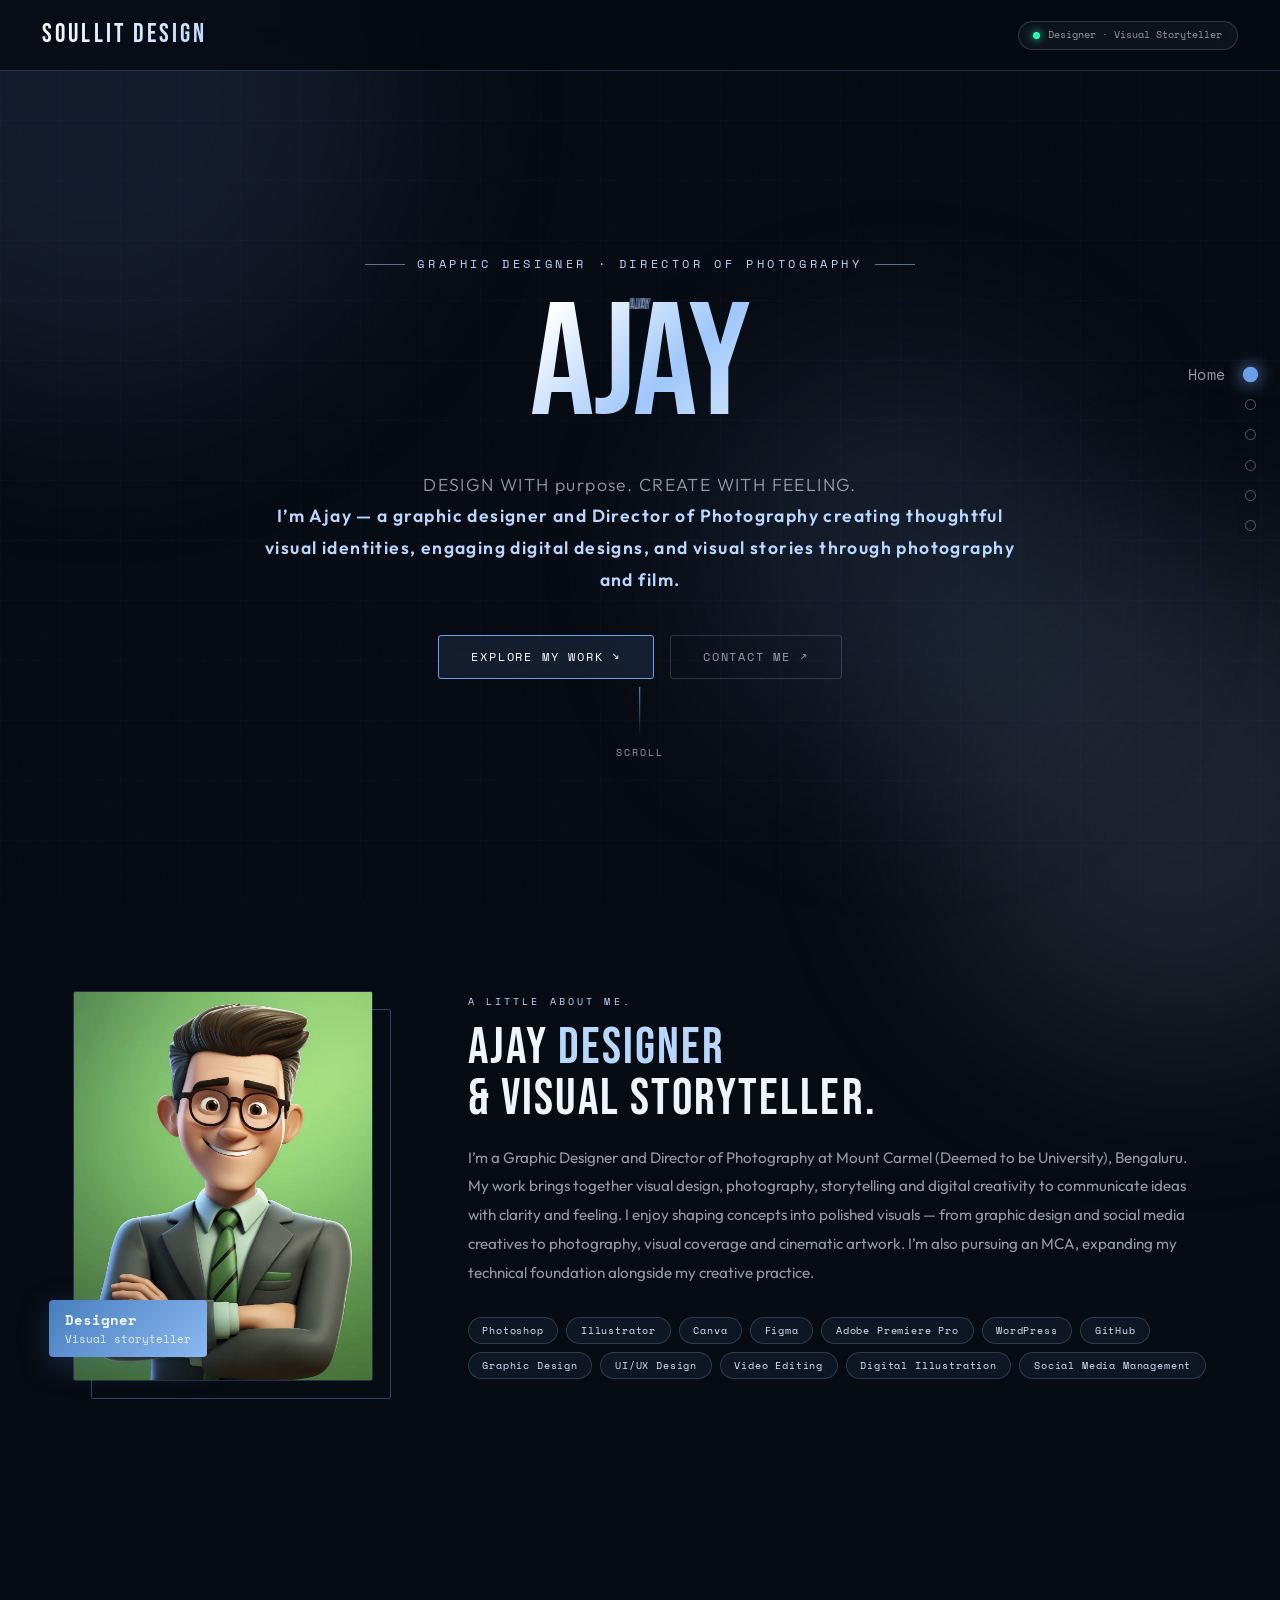
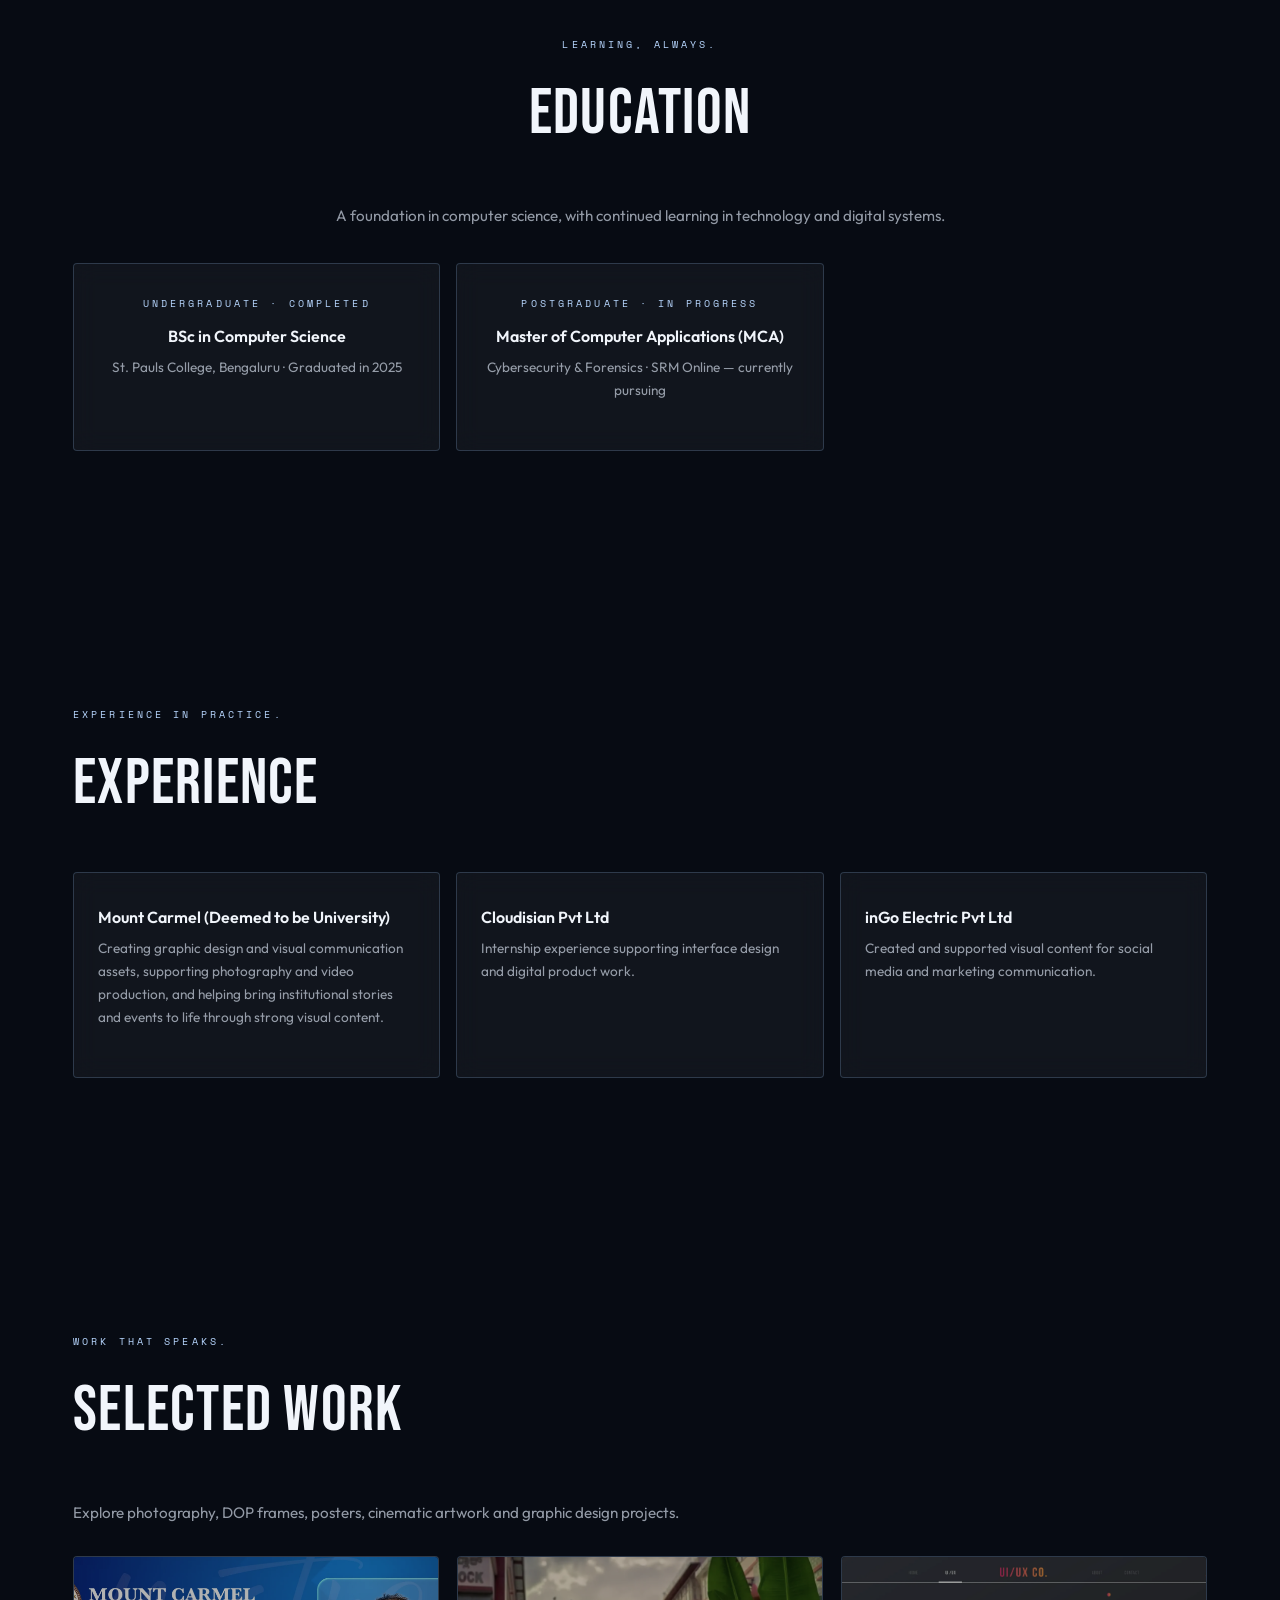
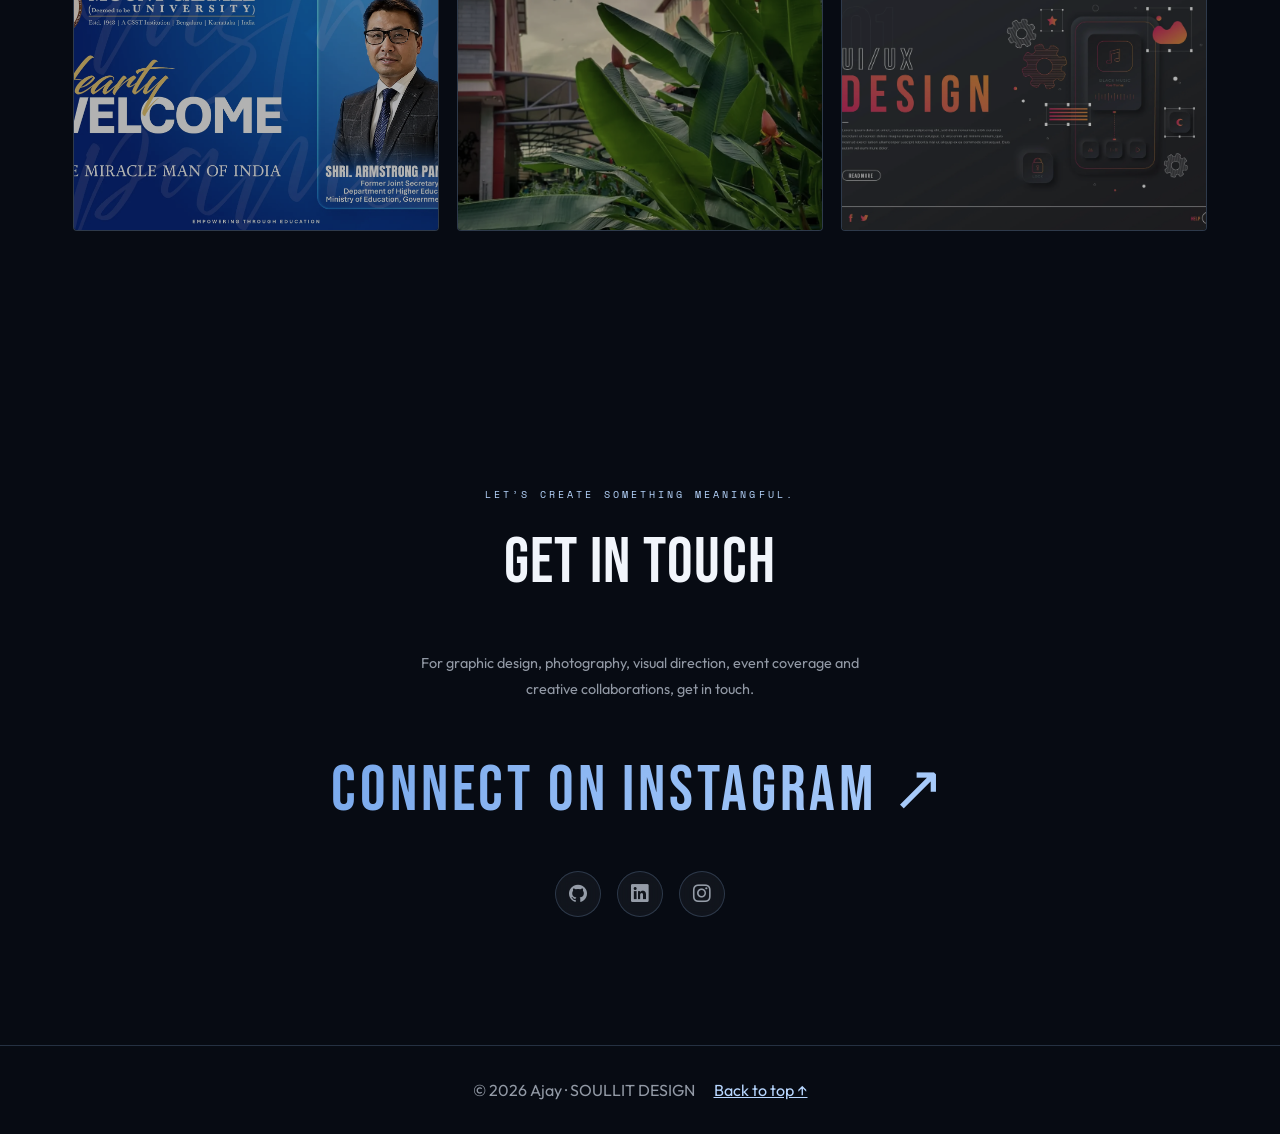
==== commit c092748f: "Add files via upload" ====
--- a/index.html
+++ b/index.html
@@ -39,4 +39,21 @@
 const sections=[...document.querySelectorAll('.section')];const nav=[...document.querySelectorAll('#main-nav a')];
 const spy=new IntersectionObserver(entries=>entries.forEach(e=>{if(e.isIntersecting){const i=sections.indexOf(e.target);nav.forEach((n,j)=>n.classList.toggle('active',i===j));}}),{threshold:.35});
 sections.forEach(s=>spy.observe(s));
-</script></body></html>+</script>
+<script>
+(() => {
+  if (!window.matchMedia('(hover: hover) and (pointer: fine)').matches) return;
+  let raf = 0;
+  window.addEventListener('pointermove', (event) => {
+    if (raf) cancelAnimationFrame(raf);
+    raf = requestAnimationFrame(() => {
+      document.body.style.setProperty('--mouse-x', event.clientX + 'px');
+      document.body.style.setProperty('--mouse-y', event.clientY + 'px');
+      document.body.classList.add('pointer-glow');
+    });
+  }, { passive: true });
+  window.addEventListener('pointerleave', () => document.body.classList.remove('pointer-glow'));
+})();
+</script>
+
+</body></html>
--- a/css/ajay-overrides.css
+++ b/css/ajay-overrides.css
@@ -64,3 +64,34 @@
 @media(max-width:560px){#main-nav{right:.6rem;gap:.7rem}.nav-dot{width:8px;height:8px}.section{padding:4rem 1.2rem}.projects-grid,.gallery-grid{grid-template-columns:1fr}.home-name{font-size:clamp(3.5rem,18vw,6rem)}.about-img-wrap{height:320px}.scroll-indicator{display:none}}
 
 .section-content{opacity:1!important;transform:none!important}.nav-dot{text-decoration:none;display:block}
+
+
+/* Wider, tighter layout: reduce excessive empty gutters */
+#topbar{padding-left:clamp(18px,3.3vw,52px);padding-right:clamp(18px,3.3vw,52px)}
+.section{padding-left:clamp(18px,3.2vw,52px);padding-right:clamp(18px,3.2vw,52px)}
+.section-content{width:100%;max-width:1440px}
+.about-grid{max-width:1280px;grid-template-columns:minmax(220px,.72fr) 1.55fr;gap:clamp(24px,4vw,64px)}
+.projects-grid,.gallery-grid{width:100%;gap:clamp(12px,1.4vw,22px)}
+#sec-4 .section-content,.work-wrap{max-width:1440px}
+.contact-wrap{max-width:1000px}
+.page-hero{padding-top:3.5rem}
+footer{padding-left:3vw;padding-right:3vw}
+
+/* Soft blue light follows the pointer across the page */
+body::after{
+ content:"";position:fixed;inset:0;z-index:0;pointer-events:none;
+ background:radial-gradient(420px circle at var(--mouse-x,50%) var(--mouse-y,45%),rgba(87,151,235,.16),rgba(64,123,205,.065) 34%,transparent 70%);
+ opacity:0;transition:opacity .35s ease;
+}
+body.pointer-glow::after{opacity:1}
+@media (hover:none),(pointer:coarse){
+ body::after{display:none}
+}
+@media(max-width:850px){
+ .section{padding-left:22px;padding-right:22px}
+ .about-grid{max-width:100%;grid-template-columns:1fr}
+}
+@media(max-width:560px){
+ .section{padding-left:18px;padding-right:18px}
+ #topbar{padding-left:18px;padding-right:18px}
+}
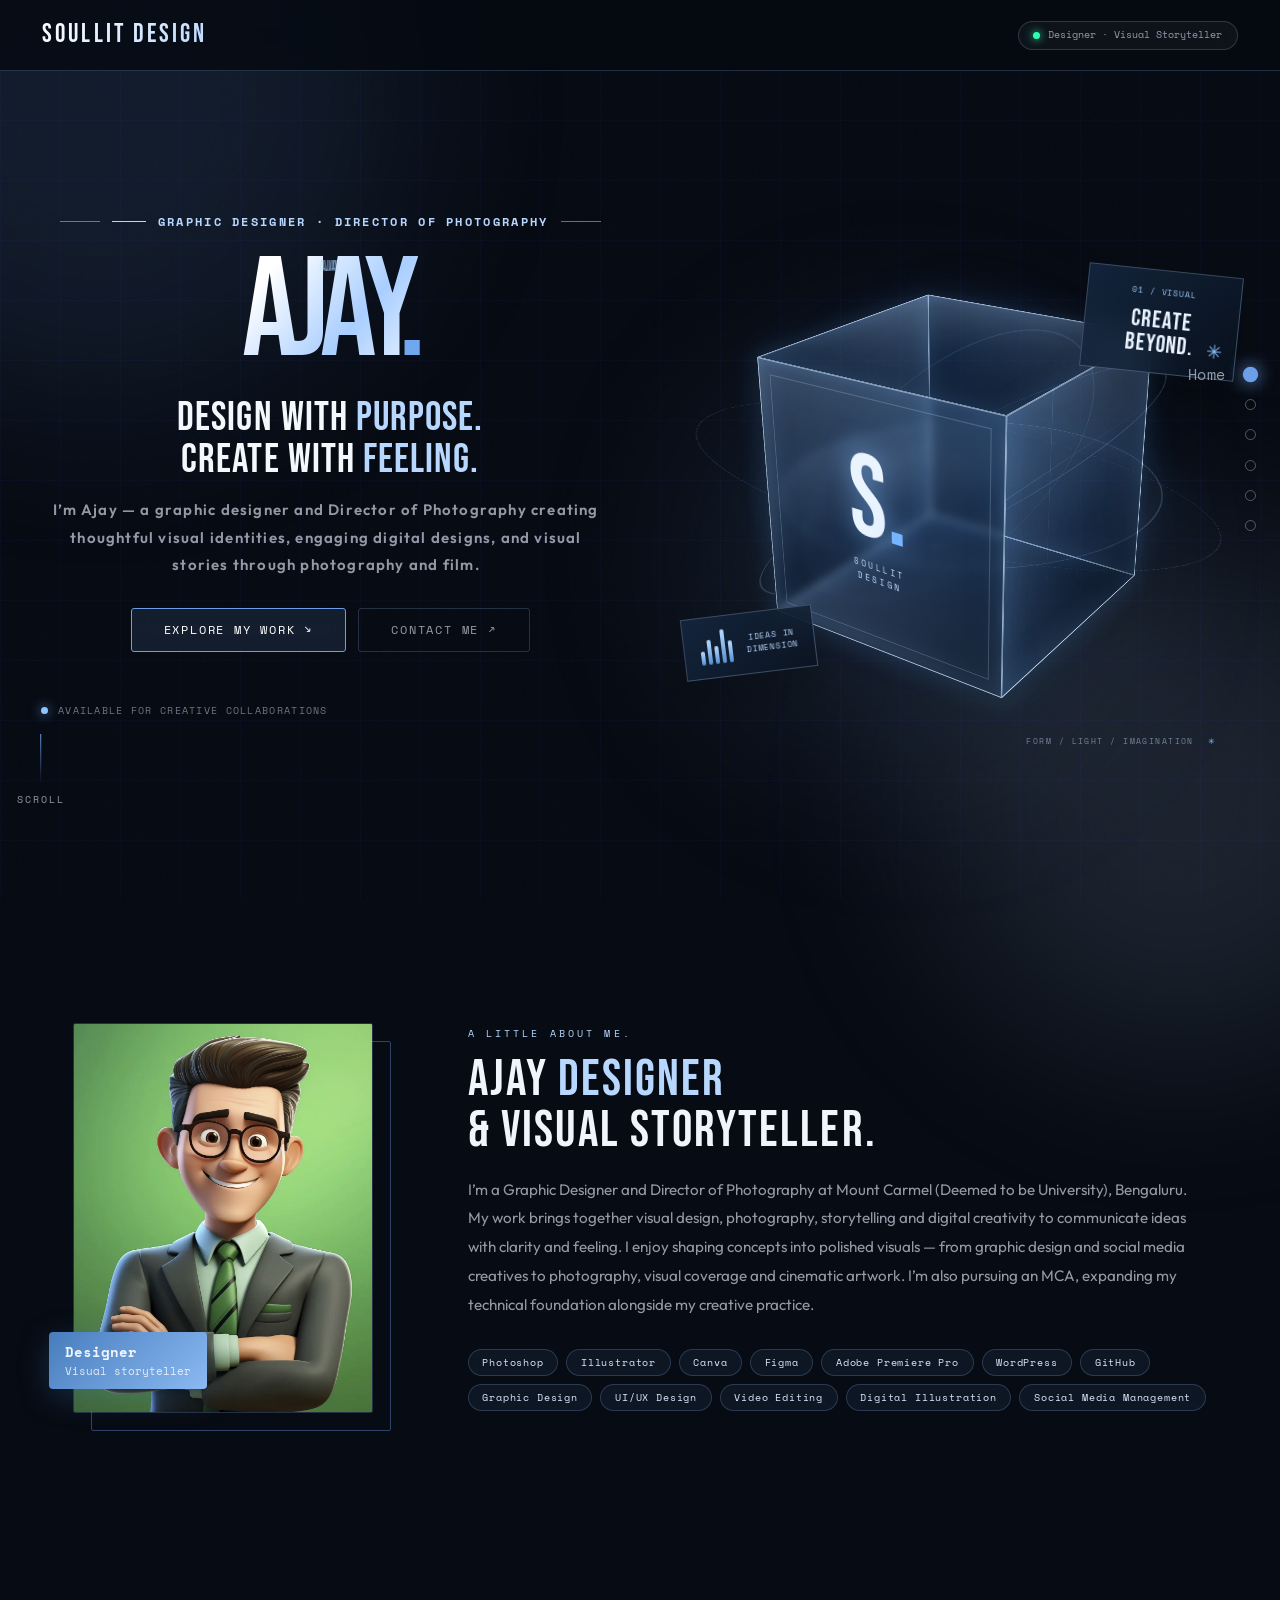
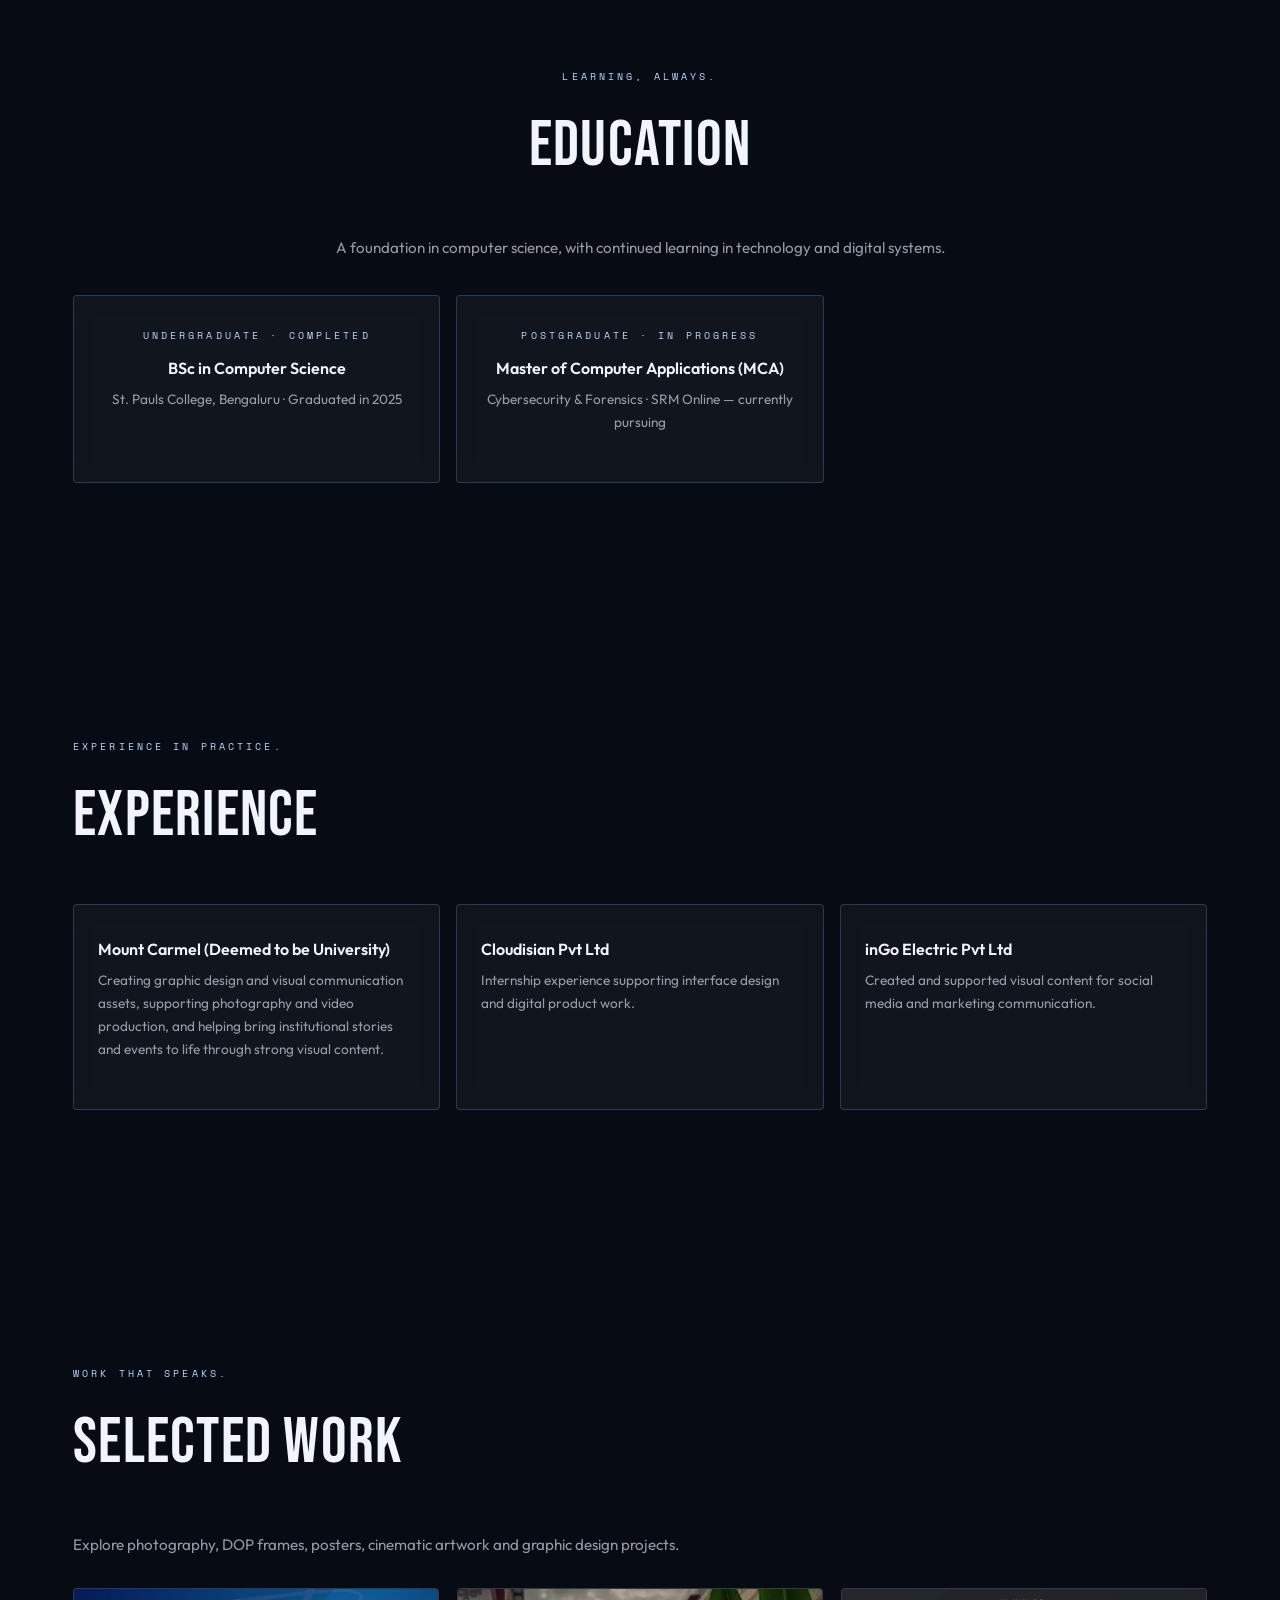
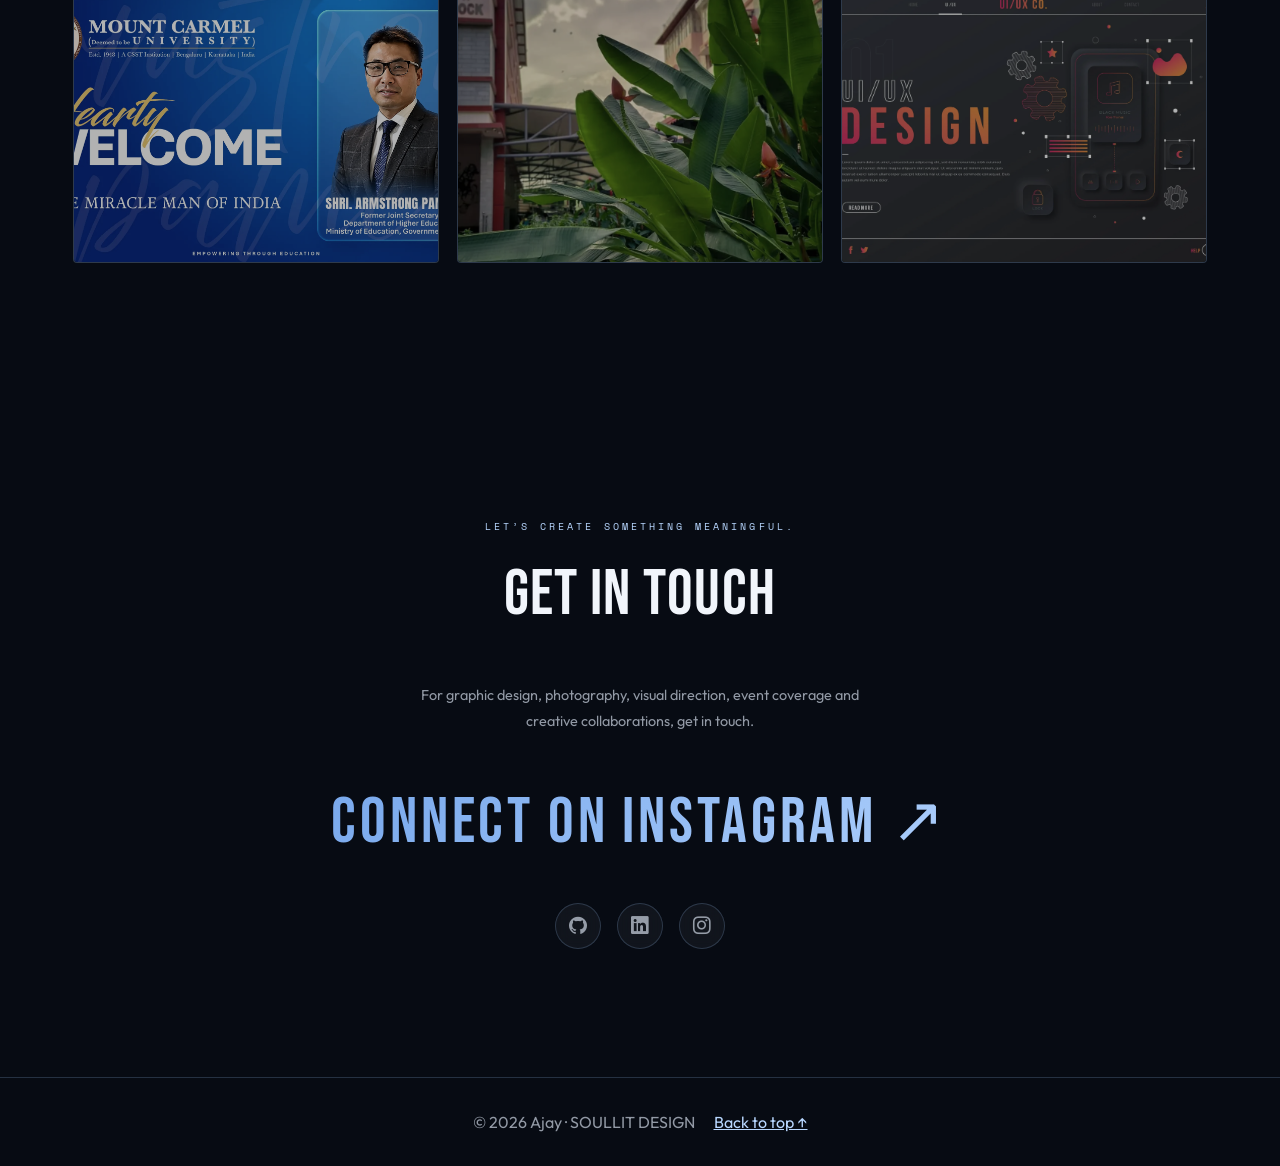
==== commit ffaab2c8: "Add files via upload" ====
--- a/index.html
+++ b/index.html
@@ -11,10 +11,26 @@
 <header id="topbar"><a class="logo-text" href="index.html" style="text-decoration:none">SOULLIT DESIGN</a><div class="status-badge"><span class="status-dot"></span> Designer · Visual Storyteller</div></header>
 <nav id="main-nav" aria-label="Section navigation">
 <a class="nav-dot active" href="#sec-0" data-label="Home" aria-label="Home"></a><a class="nav-dot" href="#sec-1" data-label="About" aria-label="About"></a><a class="nav-dot" href="#sec-2" data-label="Education" aria-label="Education"></a><a class="nav-dot" href="#sec-3" data-label="Experience" aria-label="Experience"></a><a class="nav-dot" href="#sec-4" data-label="Work" aria-label="Work"></a><a class="nav-dot" href="#sec-5" data-label="Contact" aria-label="Contact"></a></nav>
-<section class="section" id="sec-0"><div class="section-content home-content">
-<div class="home-pre">Graphic Designer · Director of Photography</div><div class="glitch-wrap" data-text="AJAY"><h1 class="home-name">AJAY</h1></div>
-<p class="home-role">DESIGN WITH purpose. CREATE WITH FEELING.<br><span>I’m Ajay — a graphic designer and Director of Photography creating thoughtful visual identities, engaging digital designs, and visual stories through photography and film.</span></p>
-<div class="home-cta"><a class="btn-glow" href="#sec-4">Explore my work ↘</a><a class="btn-outline-glow" href="#sec-5">Contact me ↗</a></div><div class="scroll-indicator"><div class="scroll-line"></div>SCROLL</div></div></section>
+<section class="section" id="sec-0"><div class="section-content home-content home-hero-grid">
+  <div class="home-copy">
+    <div class="home-pre"><span class="hero-pre-line"></span> GRAPHIC DESIGNER · DIRECTOR OF PHOTOGRAPHY</div>
+    <div class="glitch-wrap" data-text="AJAY"><h1 class="home-name">AJAY<span class="home-name-period">.</span></h1></div>
+    <p class="home-tagline">DESIGN WITH <span>purpose.</span><br>CREATE WITH <span>FEELING.</span></p>
+    <p class="home-role"><span>I’m Ajay — a graphic designer and Director of Photography creating thoughtful visual identities, engaging digital designs, and visual stories through photography and film.</span></p>
+    <div class="home-cta"><a class="btn-glow" href="#sec-4">Explore my work ↘</a><a class="btn-outline-glow" href="#sec-5">Contact me ↗</a></div>
+    <div class="hero-bottom-note"><span class="hero-note-dot"></span> AVAILABLE FOR CREATIVE COLLABORATIONS</div>
+  </div>
+  <div class="hero-art" aria-label="Abstract three-dimensional creative design sculpture" role="img">
+    <div class="hero-art-glow"></div>
+    <div class="hero-orbit orbit-one"></div><div class="hero-orbit orbit-two"></div><div class="hero-orbit orbit-three"></div>
+    <div class="hero-core"><div class="core-face face-front"><span class="core-mark">S<span>.</span></span><small>SOULLIT<br>DESIGN</small></div><div class="core-face face-back"></div><div class="core-face face-left"></div><div class="core-face face-right"></div><div class="core-face face-top"></div><div class="core-face face-bottom"></div></div>
+    <div class="hero-glass-disc"></div>
+    <div class="float-card float-card-one"><span class="float-card-kicker">01 / VISUAL</span><strong>CREATE<br>BEYOND.</strong><i>✳</i></div>
+    <div class="float-card float-card-two"><span class="mini-bars"><b></b><b></b><b></b><b></b><b></b></span><small>IDEAS IN<br>DIMENSION</small></div>
+    <div class="hero-art-caption">FORM / LIGHT / IMAGINATION <span>✳</span></div>
+  </div>
+  <div class="scroll-indicator"><div class="scroll-line"></div>SCROLL</div>
+</div></section>
 <section class="section" id="sec-1"><div class="section-content"><div class="about-grid">
 <div class="about-img-wrap"><div class="about-img-frame"><img src="Images/Ajay.webp" alt="Ajay portrait"></div><div class="about-img-deco"></div><div class="about-badge"><div style="font-size:.9rem;font-weight:700;">Designer</div><div style="color:rgba(255,255,255,.8)">Visual storyteller</div></div></div>
 <div><div class="section-label">A little about me.</div><div class="about-title">Ajay <span class="accent">Designer</span><br>& visual storyteller.</div><p class="about-desc">I’m a Graphic Designer and Director of Photography at Mount Carmel (Deemed to be University), Bengaluru. My work brings together visual design, photography, storytelling and digital creativity to communicate ideas with clarity and feeling. I enjoy shaping concepts into polished visuals — from graphic design and social media creatives to photography, visual coverage and cinematic artwork. I’m also pursuing an MCA, expanding my technical foundation alongside my creative practice.</p>
--- a/css/ajay-overrides.css
+++ b/css/ajay-overrides.css
@@ -95,3 +95,52 @@
  .section{padding-left:18px;padding-right:18px}
  #topbar{padding-left:18px;padding-right:18px}
 }
+
+
+/* Split hero with a CSS-built 3D creative sculpture */
+#sec-0{min-height:calc(100vh - 76px);display:flex;align-items:center;text-align:left;overflow:hidden;padding-top:3.5rem;padding-bottom:4.5rem}
+.home-hero-grid{position:relative;display:grid;grid-template-columns:minmax(0,1.02fr) minmax(360px,.98fr);align-items:center;gap:clamp(24px,5vw,90px);min-height:650px}
+.home-copy{position:relative;z-index:3;max-width:690px;padding:1rem 0 2.2rem}
+.home-pre{display:flex;align-items:center;gap:12px;font-size:.72rem;letter-spacing:.2em;font-weight:600;color:var(--accent2);margin-bottom:1.5rem}
+.hero-pre-line{width:34px;height:1px;background:var(--accent2);display:inline-block}
+.home-name{font-size:clamp(5.5rem,11vw,10.5rem);line-height:.83;letter-spacing:-.055em;margin:0;background:linear-gradient(130deg,#fff 15%,#a9ceff 62%,#e9f3ff);-webkit-background-clip:text;background-clip:text;color:transparent}
+.home-name-period{color:#6fa8ef;-webkit-text-fill-color:#6fa8ef}
+.home-tagline{font-family:'Bebas Neue',sans-serif;font-size:clamp(1.75rem,3.2vw,3.15rem);line-height:1.03;letter-spacing:.025em;margin:1.6rem 0 .9rem;color:#f4f7fc}
+.home-tagline span{color:var(--accent2)}
+.home-role{max-width:570px;margin:0;line-height:1.85;font-size:clamp(.94rem,1.15vw,1.08rem);color:var(--text-muted)}
+.home-role span{color:var(--text-muted)}
+.home-cta{margin-top:1.8rem;display:flex;gap:12px;flex-wrap:wrap}
+.hero-bottom-note{display:flex;align-items:center;gap:10px;margin-top:3.2rem;color:rgba(220,235,255,.48);font: .62rem 'Space Mono',monospace;letter-spacing:.13em}
+.hero-note-dot{width:7px;height:7px;border-radius:50%;background:#8fc4ff;box-shadow:0 0 12px #6c9fe8}
+.hero-art{height:min(67vh,610px);min-height:430px;position:relative;display:flex;align-items:center;justify-content:center;perspective:1100px;isolation:isolate}
+.hero-art-glow{position:absolute;width:75%;aspect-ratio:1;border-radius:50%;background:radial-gradient(circle,rgba(76,139,220,.24),rgba(44,91,158,.1) 43%,transparent 70%);filter:blur(18px)}
+.hero-orbit{position:absolute;border:1px solid rgba(157,199,250,.34);border-radius:50%;transform-style:preserve-3d;pointer-events:none}
+.orbit-one{width:82%;height:38%;transform:rotate(-28deg) rotateX(66deg);animation:orbitSpin 19s linear infinite}
+.orbit-two{width:75%;height:57%;transform:rotate(48deg) rotateY(65deg);border-color:rgba(111,168,239,.25);animation:orbitSpin 25s linear infinite reverse}
+.orbit-three{width:95%;height:68%;transform:rotate(12deg) rotateX(72deg);border-style:dashed;border-color:rgba(185,216,255,.2);animation:orbitSpin 32s linear infinite}
+.hero-core{position:relative;width:clamp(180px,22vw,270px);height:clamp(180px,22vw,270px);transform-style:preserve-3d;transform:rotateX(-24deg) rotateY(-34deg);animation:coreFloat 7s ease-in-out infinite;z-index:2}
+.core-face{position:absolute;inset:0;border:1px solid rgba(205,229,255,.7);background:linear-gradient(145deg,rgba(162,204,255,.24),rgba(31,74,129,.12) 55%,rgba(6,15,29,.48));box-shadow:inset 0 0 45px rgba(127,182,246,.12),0 0 35px rgba(73,137,217,.12);backface-visibility:visible}
+.face-front{transform:translateZ(135px);display:flex;flex-direction:column;justify-content:center;align-items:center;gap:12px;backdrop-filter:blur(4px)}
+.face-front:after{content:"";position:absolute;inset:13px;border:1px solid rgba(199,225,255,.22)}
+.core-mark{font:clamp(5rem,9vw,8rem)/.8 'Bebas Neue',sans-serif;color:#eaf4ff;text-shadow:0 0 28px rgba(123,181,247,.7)}
+.core-mark span{color:#77b4ff}
+.face-front small{font:9px 'Space Mono',monospace;letter-spacing:.28em;line-height:1.6;color:#c6e0ff;text-align:center}
+.face-back{transform:rotateY(180deg) translateZ(135px)}.face-left{transform:rotateY(-90deg) translateZ(135px)}.face-right{transform:rotateY(90deg) translateZ(135px)}.face-top{transform:rotateX(90deg) translateZ(135px)}.face-bottom{transform:rotateX(-90deg) translateZ(135px)}
+.hero-glass-disc{position:absolute;width:clamp(250px,30vw,370px);aspect-ratio:1;border-radius:50%;border:1px solid rgba(170,210,255,.32);background:radial-gradient(circle at 35% 25%,rgba(198,226,255,.14),rgba(60,117,187,.04) 45%,transparent 68%);box-shadow:inset 0 0 60px rgba(123,180,244,.09),0 0 70px rgba(59,117,188,.1);transform:rotateX(68deg) rotateZ(-24deg) translateY(25px);z-index:1}
+.float-card{position:absolute;z-index:4;border:1px solid rgba(172,207,247,.27);background:linear-gradient(135deg,rgba(20,39,64,.86),rgba(8,17,31,.7));backdrop-filter:blur(16px);box-shadow:0 18px 55px rgba(0,0,0,.24);color:#eaf3ff}
+.float-card-one{top:16%;right:0;width:155px;padding:15px 16px;transform:rotate(6deg);animation:cardFloat 6s ease-in-out infinite}
+.float-card-one .float-card-kicker{display:block;font:8px 'Space Mono',monospace;color:#9dcaff;letter-spacing:.12em;margin-bottom:12px}
+.float-card-one strong{font:1.5rem/.95 'Bebas Neue',sans-serif;letter-spacing:.04em}
+.float-card-one i{position:absolute;right:13px;bottom:12px;font-style:normal;color:#8dbfff;font-size:1.2rem}
+.float-card-two{bottom:17%;left:0;padding:13px 16px;display:flex;align-items:center;gap:14px;transform:rotate(-7deg);animation:cardFloat 7s ease-in-out infinite reverse}
+.float-card-two small{font:8px/1.5 'Space Mono',monospace;letter-spacing:.1em;color:#b8d7ff}
+.mini-bars{height:34px;display:flex;align-items:end;gap:3px}.mini-bars b{width:4px;background:linear-gradient(#b9dcff,#548ed2);border-radius:3px}.mini-bars b:nth-child(1){height:40%}.mini-bars b:nth-child(2){height:75%}.mini-bars b:nth-child(3){height:52%}.mini-bars b:nth-child(4){height:100%}.mini-bars b:nth-child(5){height:65%}
+.hero-art-caption{position:absolute;bottom:5%;right:4%;font:8px 'Space Mono',monospace;letter-spacing:.18em;color:rgba(194,220,250,.52)}.hero-art-caption span{color:#8ebeff;margin-left:8px}
+#sec-0 .scroll-indicator{left:0;bottom:-.4rem}
+@keyframes orbitSpin{from{rotate:0deg}to{rotate:360deg}}
+@keyframes coreFloat{0%,100%{transform:translateY(0) rotateX(-24deg) rotateY(-34deg)}50%{transform:translateY(-13px) rotateX(-18deg) rotateY(-20deg)}}
+@keyframes cardFloat{0%,100%{translate:0 0}50%{translate:0 -10px}}
+@media(max-width:950px){.home-hero-grid{grid-template-columns:minmax(0,1fr) minmax(300px,.85fr);gap:15px}.hero-art{min-height:390px}.hero-core{width:220px;height:220px}.face-front{transform:translateZ(110px)}.face-back{transform:rotateY(180deg) translateZ(110px)}.face-left{transform:rotateY(-90deg) translateZ(110px)}.face-right{transform:rotateY(90deg) translateZ(110px)}.face-top{transform:rotateX(90deg) translateZ(110px)}.face-bottom{transform:rotateX(-90deg) translateZ(110px)}.float-card-one{right:-4px}.home-name{font-size:clamp(5rem,10vw,8rem)}}
+@media(max-width:700px){#sec-0{min-height:auto;padding-top:4.5rem;padding-bottom:5rem}.home-hero-grid{grid-template-columns:1fr;gap:0;min-height:0}.home-copy{padding:0}.home-name{font-size:clamp(5.2rem,20vw,8rem)}.home-tagline{font-size:clamp(2rem,8vw,2.8rem)}.hero-art{height:420px;min-height:360px;margin-top:1rem}.hero-core{width:180px;height:180px}.face-front{transform:translateZ(90px)}.face-back{transform:rotateY(180deg) translateZ(90px)}.face-left{transform:rotateY(-90deg) translateZ(90px)}.face-right{transform:rotateY(90deg) translateZ(90px)}.face-top{transform:rotateX(90deg) translateZ(90px)}.face-bottom{transform:rotateX(-90deg) translateZ(90px)}.float-card-one{right:4%;top:12%}.float-card-two{left:2%;bottom:12%}.hero-art-caption{bottom:3%;right:5%}#sec-0 .scroll-indicator{display:none}.hero-bottom-note{margin-top:2.2rem}}
+@media(max-width:420px){.home-pre{font-size:.58rem;letter-spacing:.13em}.hero-art{height:350px}.float-card-one{width:132px;padding:12px}.float-card-two{padding:10px 12px}}
+@media(prefers-reduced-motion:reduce){.hero-core,.hero-orbit,.float-card{animation:none!important}}
